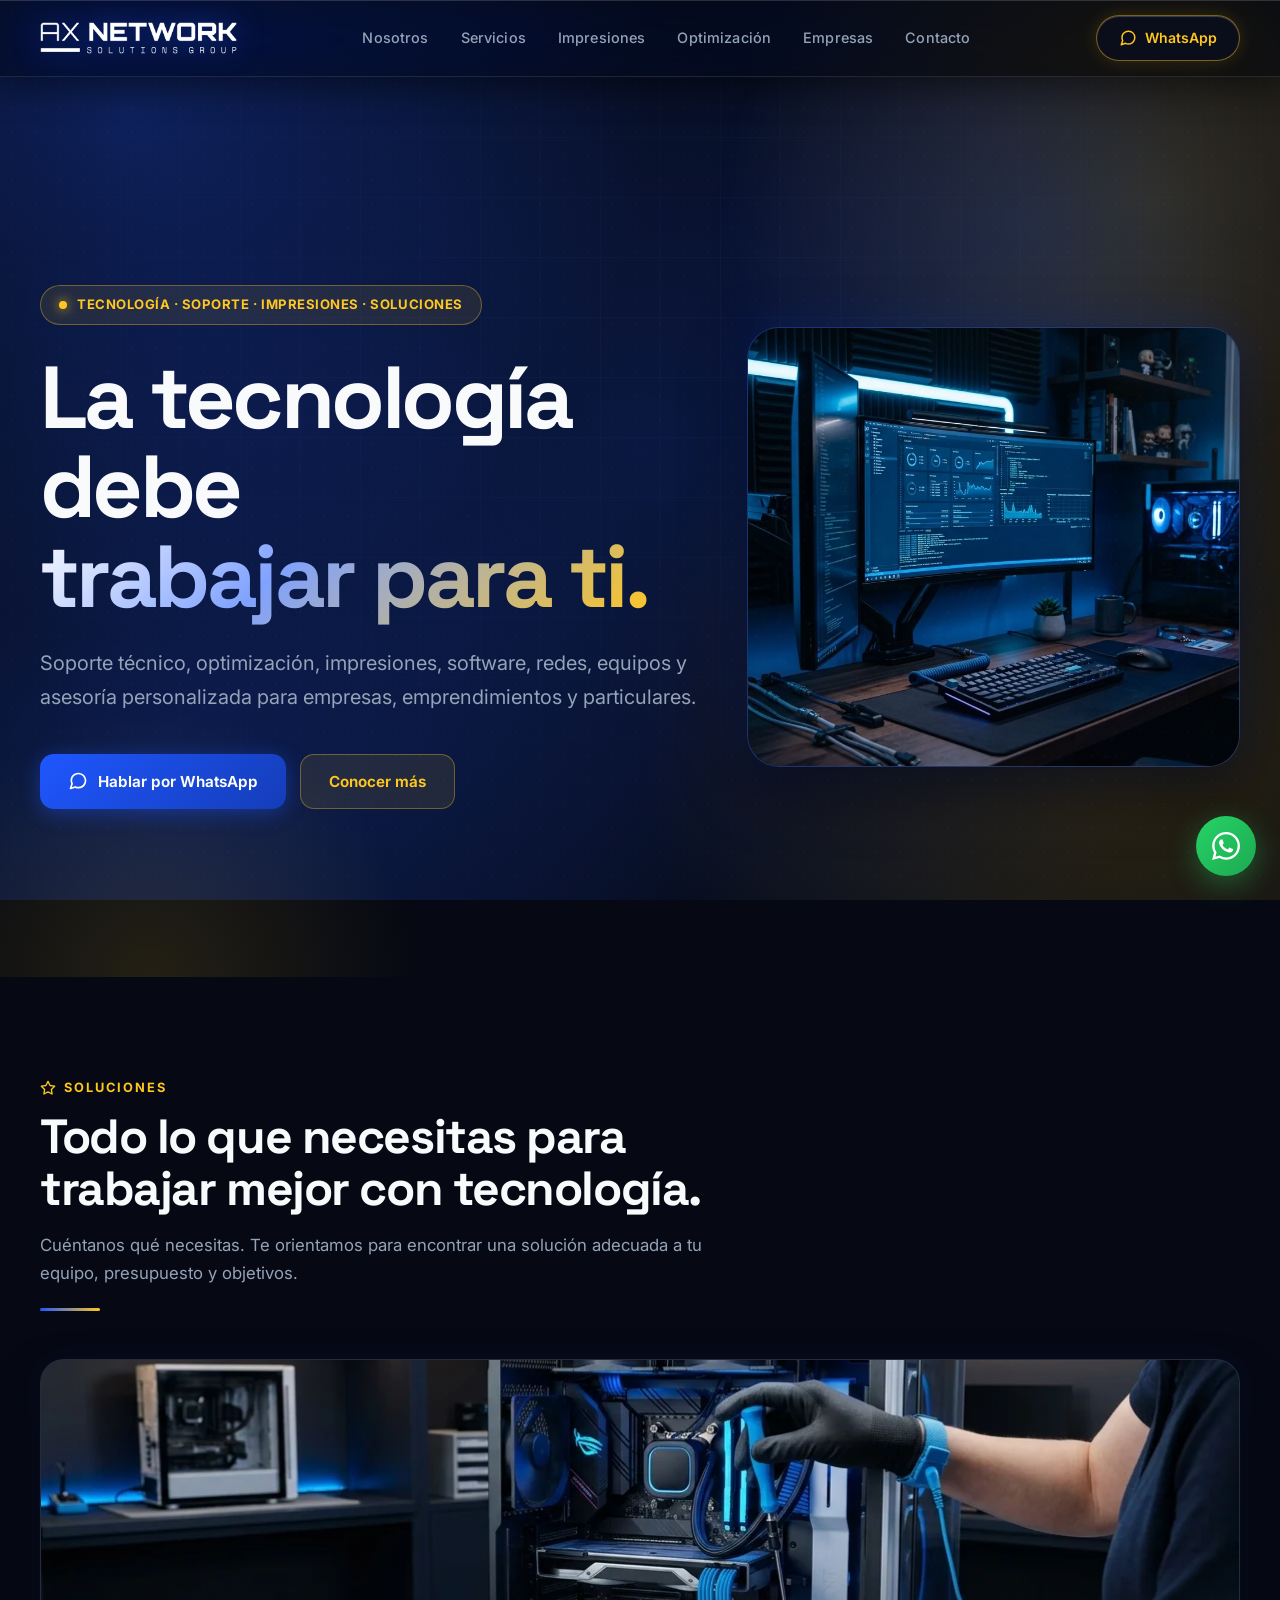
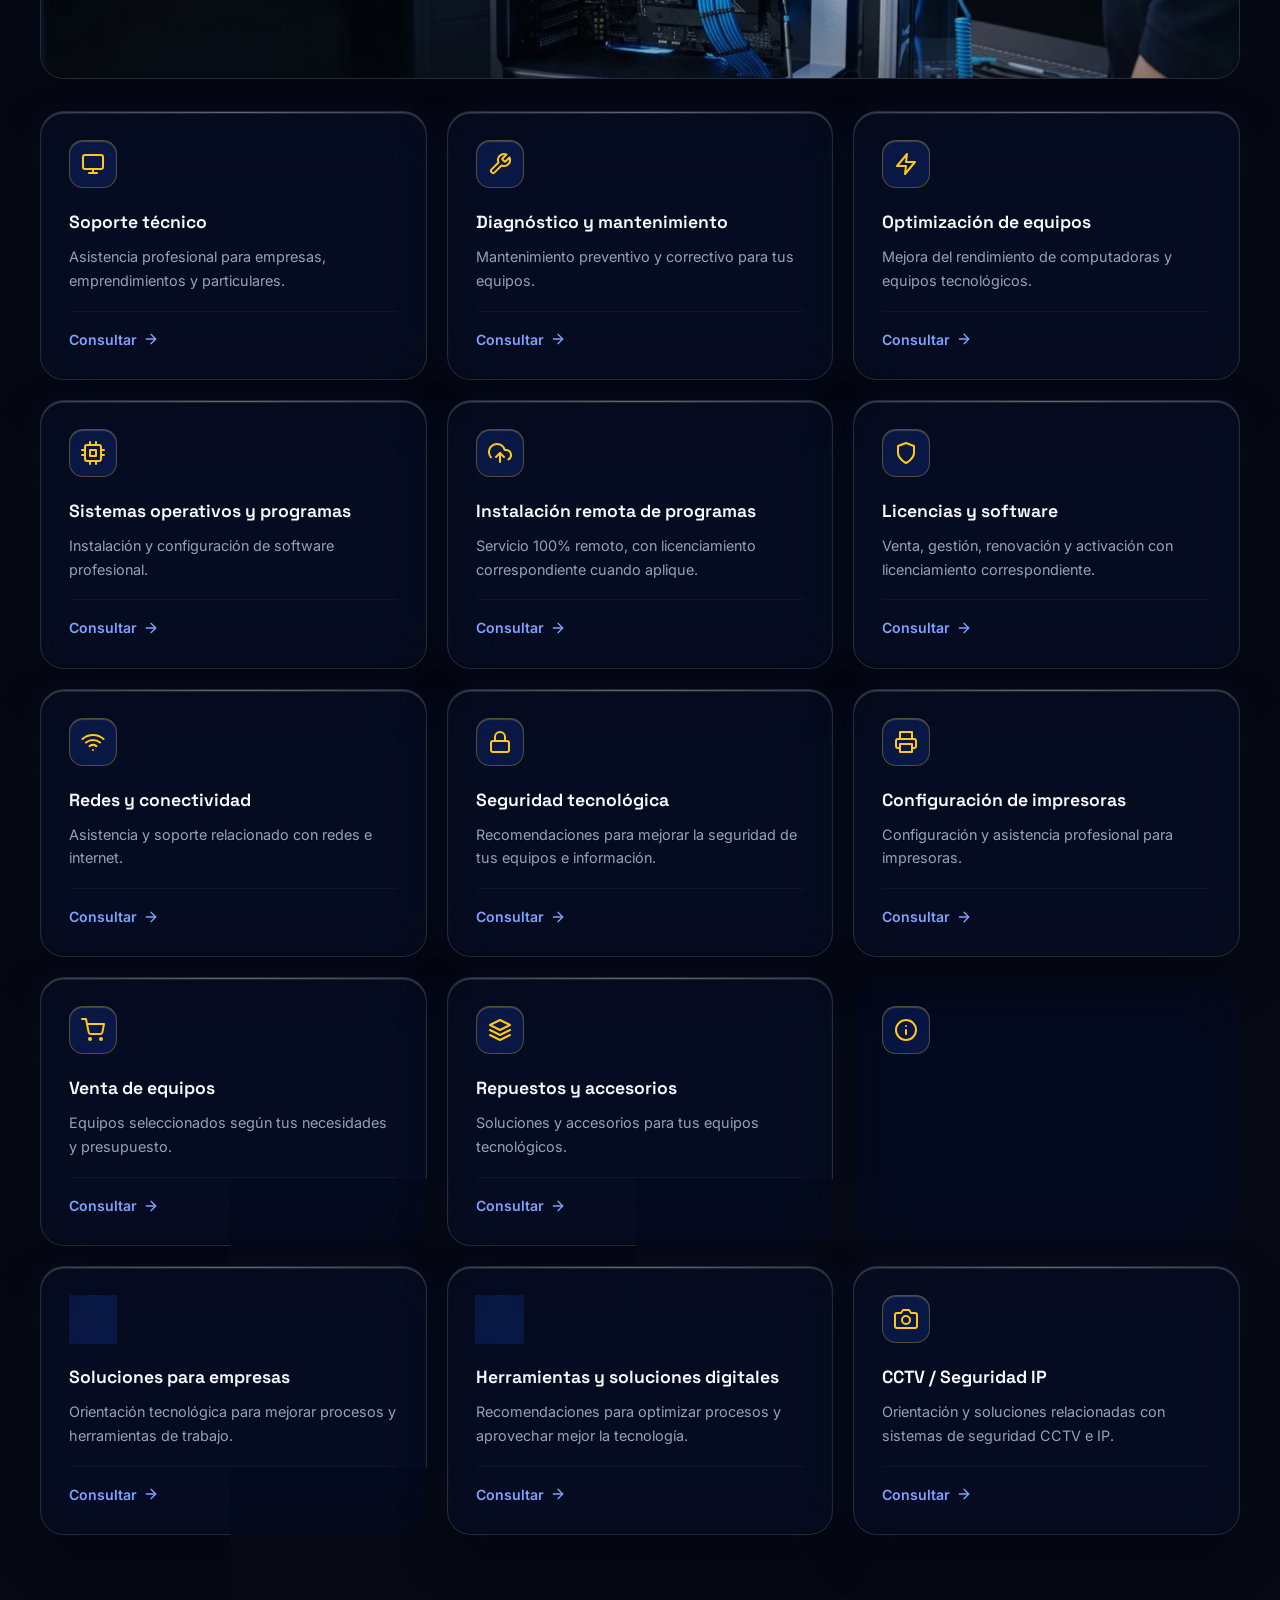
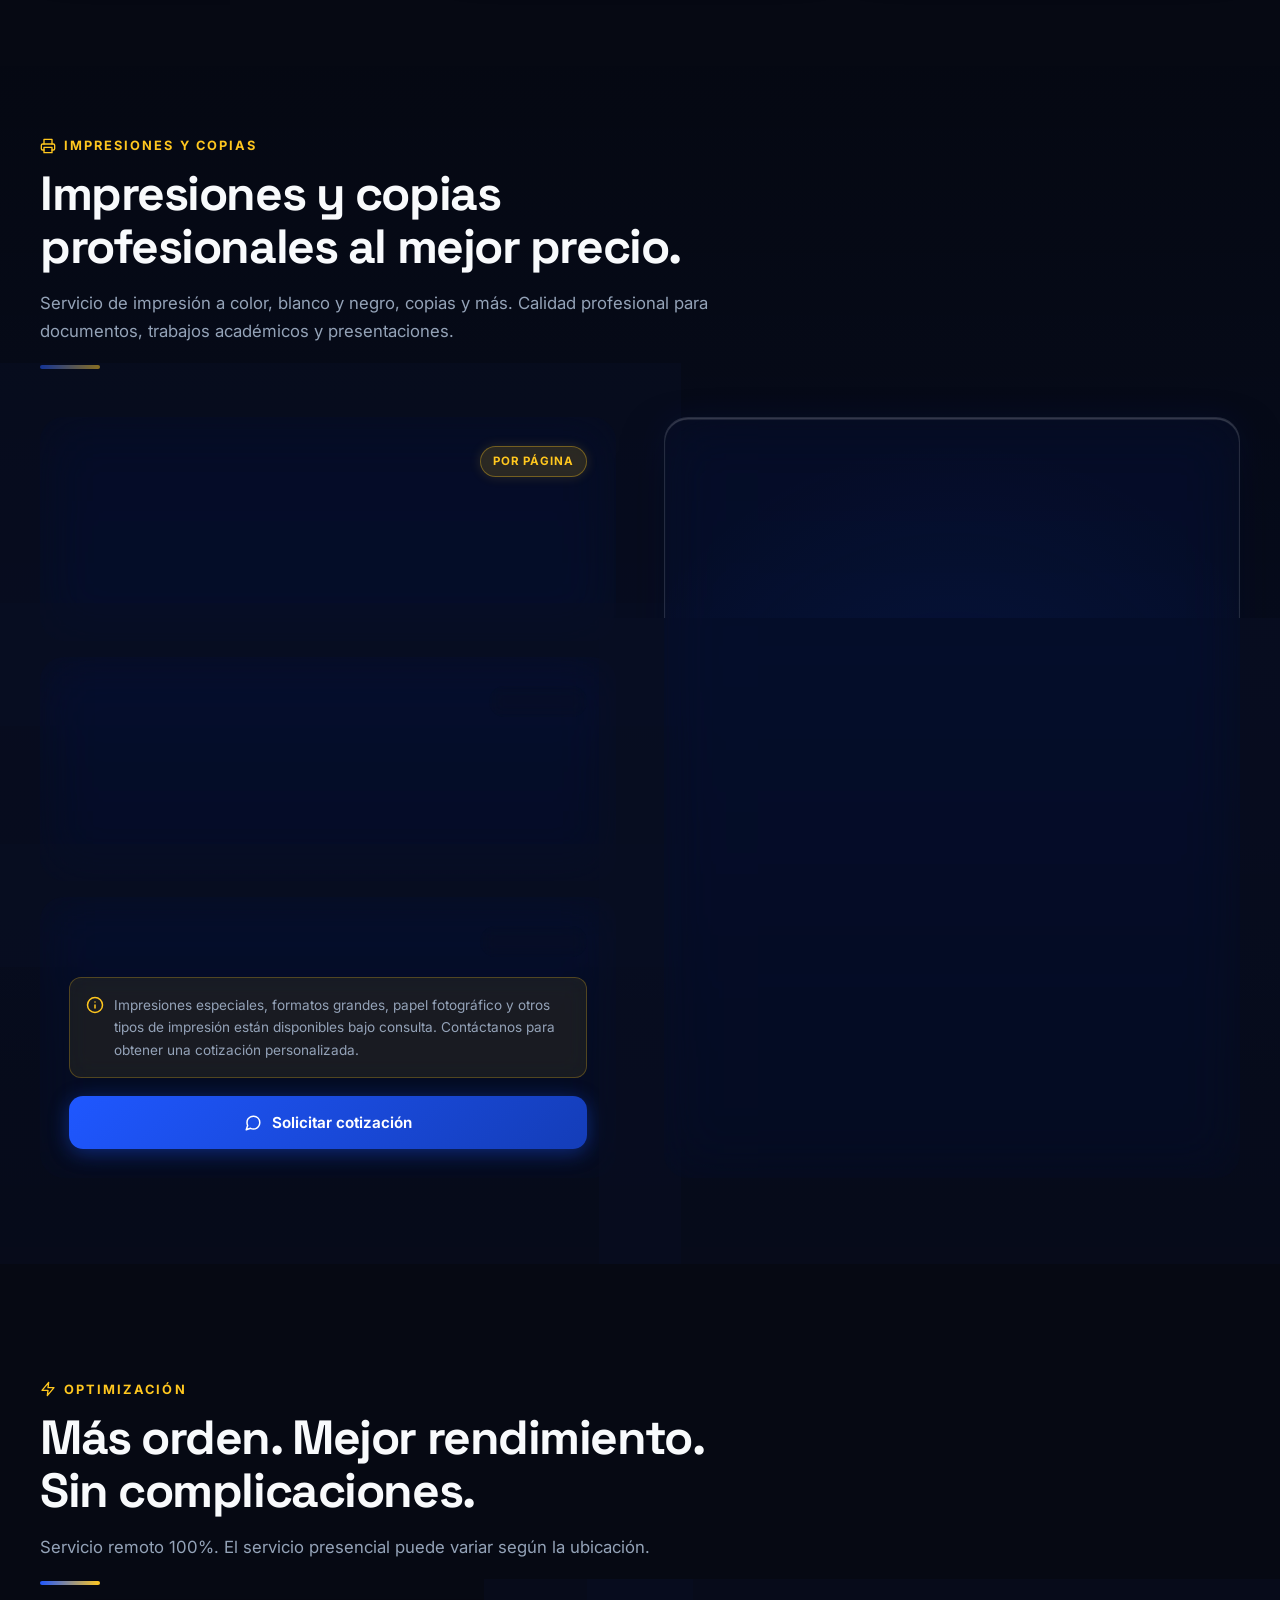
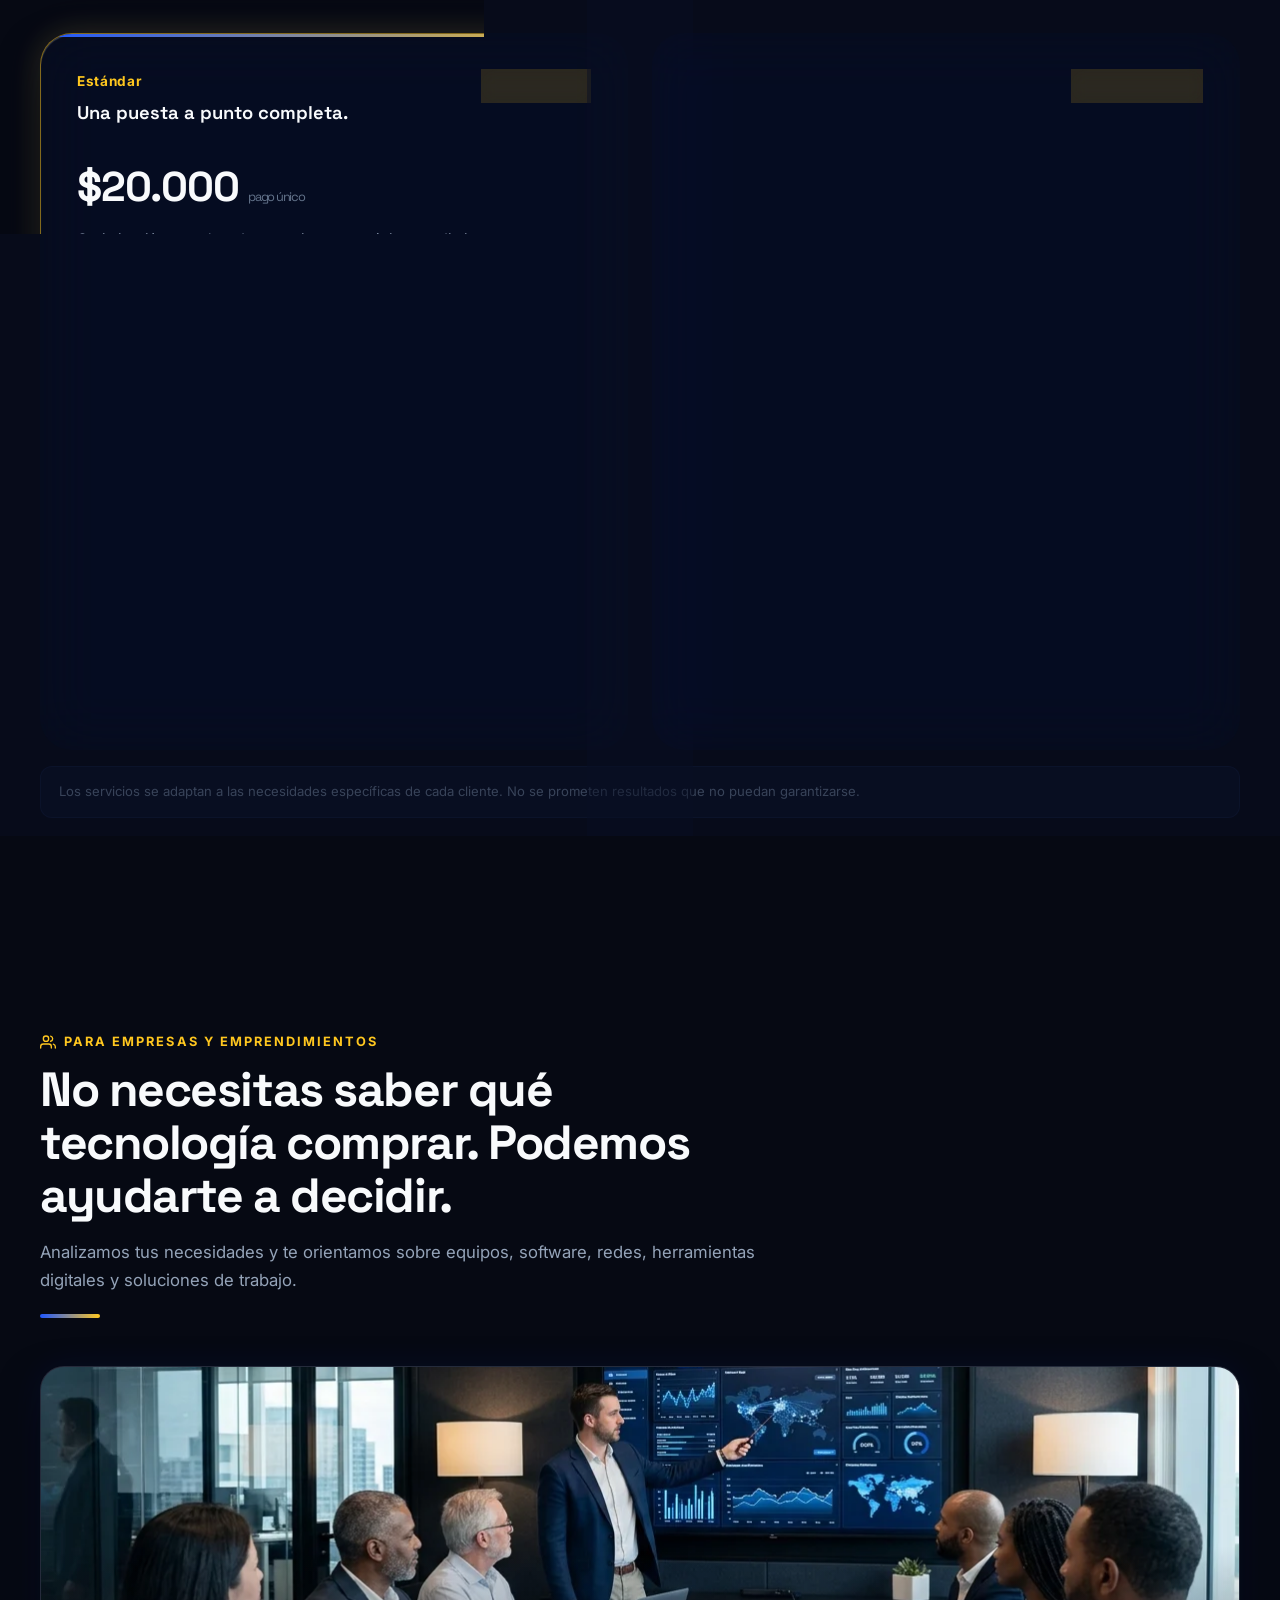
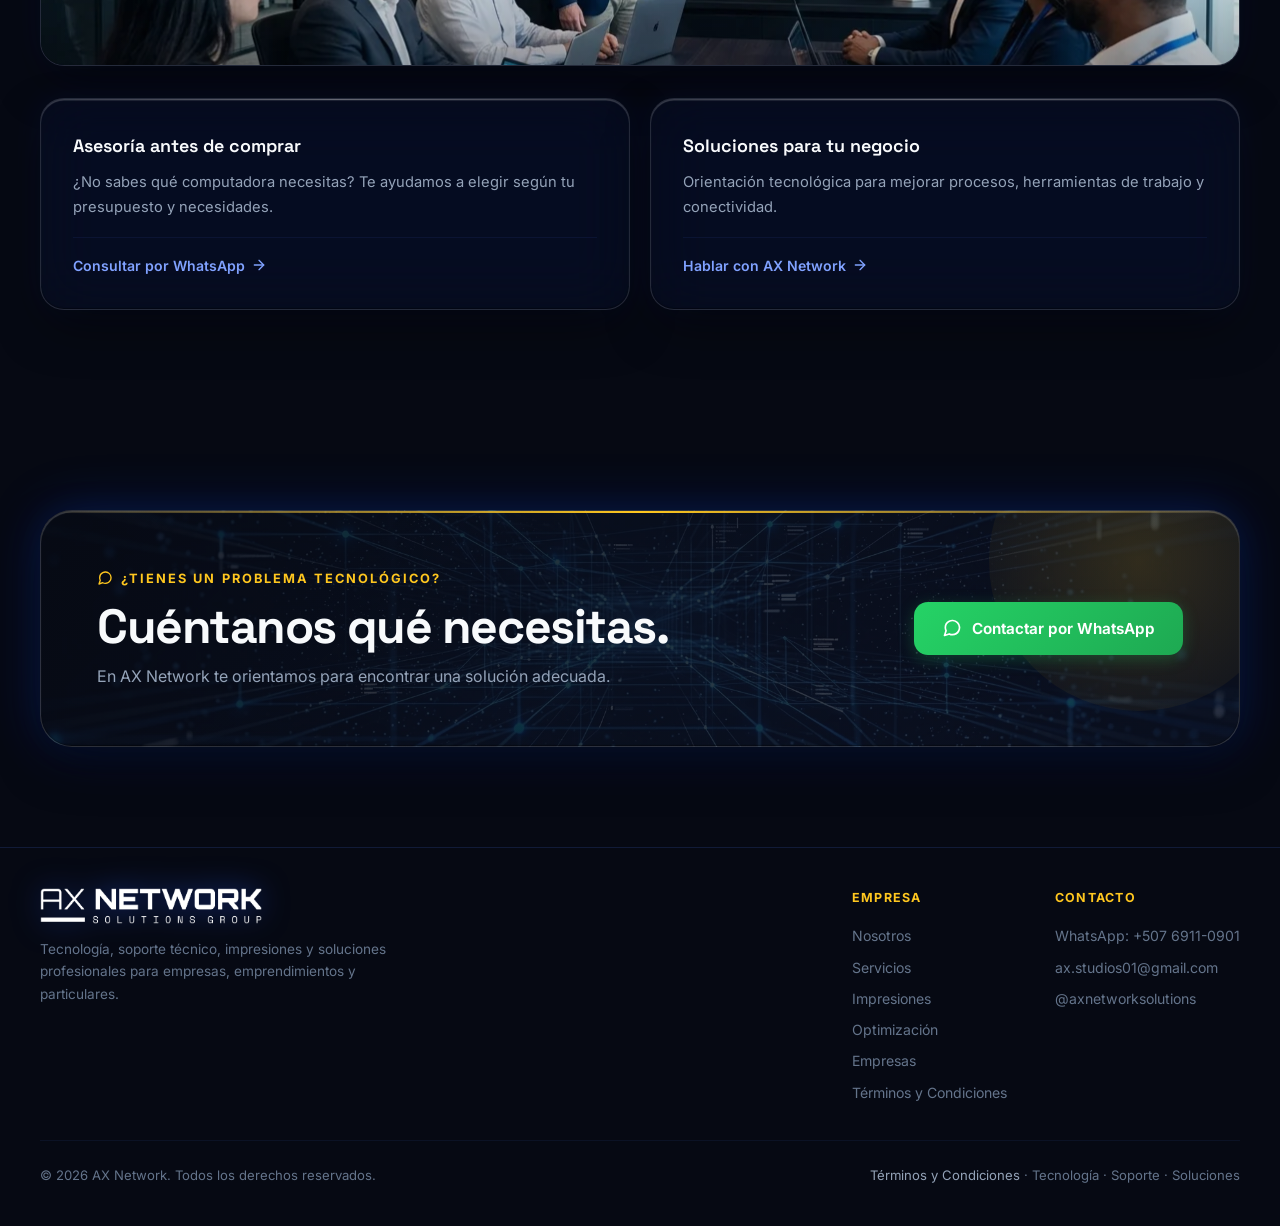
==== AX-Network-Web/index.html @ c5279976 "Add files via upload" ====
<!doctype html>
<html lang="es">

<head>
  <meta charset="utf-8">
  <meta name="viewport" content="width=device-width, initial-scale=1">
  <meta name="theme-color" content="#0a0e1a">
  <meta name="description"
    content="AX Network — Tecnología, soporte técnico, impresiones, optimización, redes, software y soluciones profesionales para empresas, emprendimientos y particulares en Panamá.">
  <meta name="keywords" content="soporte técnico, impresiones, copias, tecnología, redes, Panamá, AX Network">
  <title>AX Network | Tecnología · Soporte · Impresiones</title>
  <link rel="icon" type="image/webp" href="img/logo-fondo.webp">
  <link rel="preconnect" href="https://fonts.googleapis.com">
  <link rel="preconnect" href="https://fonts.gstatic.com" crossorigin>
  <link
    href="https://fonts.googleapis.com/css2?family=Inter:wght@400;500;600;700;800;900&family=Space+Grotesk:wght@500;600;700&display=swap"
    rel="stylesheet">
  <link rel="stylesheet" href="css/styles.css">
</head>

<body>

  <!-- ═══════ HEADER ═══════ -->
  <header>
    <div class="container nav">
      <a href="#inicio" aria-label="AX Network inicio">
        <img class="logo" src="img/logo-blanco.png" alt="AX Network">
      </a>
      <nav class="navlinks" id="navMenu" aria-label="Navegación principal">
        <a href="nosotros.html">Nosotros</a>
        <a href="#servicios">Servicios</a>
        <a href="#impresiones">Impresiones</a>
        <a href="#optimizacion">Optimización</a>
        <a href="#empresas">Empresas</a>
        <a href="#contacto">Contacto</a>
      </nav>
      <a class="nav-cta" target="_blank" rel="noopener"
        href="https://wa.me/50769110901?text=Hola%20AX%20Network.%20Quiero%20solicitar%20informaci%C3%B3n%20sobre%20sus%20servicios.">
        <svg width="18" height="18" viewBox="0 0 24 24" fill="none" stroke="currentColor" stroke-width="2"
          stroke-linecap="round" stroke-linejoin="round">
          <path
            d="M21 11.5a8.38 8.38 0 0 1-.9 3.8 8.5 8.5 0 0 1-7.6 4.7 8.38 8.38 0 0 1-3.8-.9L3 21l1.9-5.7a8.38 8.38 0 0 1-.9-3.8 8.5 8.5 0 0 1 4.7-7.6 8.38 8.38 0 0 1 3.8-.9h.5a8.48 8.48 0 0 1 8 8v.5z" />
        </svg>
        WhatsApp
      </a>
      <button class="menu-toggle" id="menuToggle" aria-label="Abrir menú">
        <svg viewBox="0 0 24 24" fill="none" stroke="currentColor" stroke-width="2" stroke-linecap="round">
          <line x1="3" y1="6" x2="21" y2="6" />
          <line x1="3" y1="12" x2="21" y2="12" />
          <line x1="3" y1="18" x2="21" y2="18" />
        </svg>
      </button>
    </div>
  </header>

  <main>
    <!-- ═══════ HERO ═══════ -->
    <section class="hero" id="inicio">
      <div class="hero-grid"></div>
      <div class="hero-glow"></div>
      <div class="hero-glow-2"></div>
      <div class="container">
        <div class="hero-layout">
          <div class="hero-content">
            <div class="hero-eyebrow">
              <span class="pulse-dot"></span>
              Tecnología · Soporte · Impresiones · Soluciones
            </div>
            <h1>La tecnología debe<br><span class="text-gradient">trabajar para ti.</span></h1>
            <p>Soporte técnico, optimización, impresiones, software, redes, equipos y asesoría personalizada para
              empresas, emprendimientos y particulares.</p>
            <div class="hero-actions">
              <a class="btn btn-primary" target="_blank" rel="noopener"
                href="https://wa.me/50769110901?text=Hola%20AX%20Network.%20Quiero%20contarles%20qu%C3%A9%20necesito%20y%20solicitar%20orientaci%C3%B3n.">
                <svg width="20" height="20" viewBox="0 0 24 24" fill="none" stroke="currentColor" stroke-width="2"
                  stroke-linecap="round" stroke-linejoin="round">
                  <path
                    d="M21 11.5a8.38 8.38 0 0 1-.9 3.8 8.5 8.5 0 0 1-7.6 4.7 8.38 8.38 0 0 1-3.8-.9L3 21l1.9-5.7a8.38 8.38 0 0 1-.9-3.8 8.5 8.5 0 0 1 4.7-7.6 8.38 8.38 0 0 1 3.8-.9h.5a8.48 8.48 0 0 1 8 8v.5z" />
                </svg>
                Hablar por WhatsApp
              </a>
              <a class="btn btn-secondary" href="nosotros.html">Conocer más</a>
            </div>
          </div>
          <div class="img-slot-container hero-img-wrap reveal" style="min-height:380px">
            <div class="img-slot-placeholder">
              <svg viewBox="0 0 24 24" fill="none" stroke="currentColor" stroke-width="2" stroke-linecap="round"
                stroke-linejoin="round">
                <rect x="3" y="3" width="18" height="18" rx="2" ry="2" />
                <circle cx="8.5" cy="8.5" r="1.5" />
                <polyline points="21 15 16 10 5 21" />
              </svg>
              <span class="slot-tag">img/hero-bg.webp</span>
              <p>Espacio reservado (1920 x 1080 px).</p>
            </div>
            <img src="img/hero-bg.webp" alt="AX Network Tecnología" onerror="this.style.display='none'"
              onload="this.style.display='block';this.parentElement.classList.add('has-image')">
          </div>
        </div>
      </div>
    </section>

    <!-- ═══════ SERVICIOS ═══════ -->
    <section class="section" id="servicios">
      <div class="container">
        <div class="section-header reveal">
          <div class="kicker">
            <svg viewBox="0 0 24 24" fill="none" stroke="currentColor" stroke-width="2" stroke-linecap="round"
              stroke-linejoin="round">
              <polygon
                points="12 2 15.09 8.26 22 9.27 17 14.14 18.18 21.02 12 17.77 5.82 21.02 7 14.14 2 9.27 8.91 8.26 12 2" />
            </svg>
            Soluciones
          </div>
          <h2>Todo lo que necesitas para trabajar mejor con tecnología.</h2>
          <p>Cuéntanos qué necesitas. Te orientamos para encontrar una solución adecuada a tu equipo, presupuesto y
            objetivos.</p>
          <div class="section-divider"></div>
        </div>

        <!-- ── Services Image Slot ── -->
        <div class="img-slot-container servicios-img-wrap reveal" style="min-height:280px;margin-bottom:32px">
          <div class="img-slot-placeholder">
            <svg viewBox="0 0 24 24" fill="none" stroke="currentColor" stroke-width="2" stroke-linecap="round"
              stroke-linejoin="round">
              <rect x="3" y="3" width="18" height="18" rx="2" ry="2" />
              <circle cx="8.5" cy="8.5" r="1.5" />
              <polyline points="21 15 16 10 5 21" />
            </svg>
            <span class="slot-tag">img/servicios-img.webp</span>
            <p>Espacio reservado (800 x 600 px).</p>
          </div>
          <img src="img/servicios-img.webp" alt="Servicios de Soporte AX Network" onerror="this.style.display='none'"
            onload="this.style.display='block';this.parentElement.classList.add('has-image')">
        </div>

        <div class="services-grid">

          <!-- Soporte técnico -->
          <article class="service-card reveal">
            <div class="service-icon">
              <svg viewBox="0 0 24 24" fill="none" stroke="currentColor" stroke-width="2" stroke-linecap="round"
                stroke-linejoin="round">
                <rect x="2" y="3" width="20" height="14" rx="2" ry="2" />
                <line x1="8" y1="21" x2="16" y2="21" />
                <line x1="12" y1="17" x2="12" y2="21" />
              </svg>
            </div>
            <h3>Soporte técnico</h3>
            <p>Asistencia profesional para empresas, emprendimientos y particulares.</p>
            <a class="service-link" target="_blank" rel="noopener"
              href="https://wa.me/50769110901?text=Hola%20AX%20Network.%20Cu%C3%A9ntanos%20qu%C3%A9%20problema%20tienes%20con%20tu%20equipo%20y%20te%20orientamos.">
              Consultar
              <svg viewBox="0 0 24 24" fill="none" stroke="currentColor" stroke-width="2" stroke-linecap="round"
                stroke-linejoin="round">
                <line x1="5" y1="12" x2="19" y2="12" />
                <polyline points="12 5 19 12 12 19" />
              </svg>
            </a>
          </article>

          <!-- Diagnóstico y mantenimiento -->
          <article class="service-card reveal">
            <div class="service-icon">
              <svg viewBox="0 0 24 24" fill="none" stroke="currentColor" stroke-width="2" stroke-linecap="round"
                stroke-linejoin="round">
                <path
                  d="M14.7 6.3a1 1 0 0 0 0 1.4l1.6 1.6a1 1 0 0 0 1.4 0l3.77-3.77a6 6 0 0 1-7.94 7.94l-6.91 6.91a2.12 2.12 0 0 1-3-3l6.91-6.91a6 6 0 0 1 7.94-7.94l-3.76 3.76z" />
              </svg>
            </div>
            <h3>Diagnóstico y mantenimiento</h3>
            <p>Mantenimiento preventivo y correctivo para tus equipos.</p>
            <a class="service-link" target="_blank" rel="noopener"
              href="https://wa.me/50769110901?text=Hola%20AX%20Network.%20Quiero%20solicitar%20diagn%C3%B3stico%20o%20mantenimiento%20para%20mi%20equipo.">
              Consultar
              <svg viewBox="0 0 24 24" fill="none" stroke="currentColor" stroke-width="2" stroke-linecap="round"
                stroke-linejoin="round">
                <line x1="5" y1="12" x2="19" y2="12" />
                <polyline points="12 5 19 12 12 19" />
              </svg>
            </a>
          </article>

          <!-- Optimización de equipos -->
          <article class="service-card reveal">
            <div class="service-icon">
              <svg viewBox="0 0 24 24" fill="none" stroke="currentColor" stroke-width="2" stroke-linecap="round"
                stroke-linejoin="round">
                <polygon points="13 2 3 14 12 14 11 22 21 10 12 10 13 2" />
              </svg>
            </div>
            <h3>Optimización de equipos</h3>
            <p>Mejora del rendimiento de computadoras y equipos tecnológicos.</p>
            <a class="service-link" target="_blank" rel="noopener"
              href="https://wa.me/50769110901?text=Hola%20AX%20Network.%20Quiero%20consultar%20por%20la%20optimizaci%C3%B3n%20de%20mi%20equipo.">
              Consultar
              <svg viewBox="0 0 24 24" fill="none" stroke="currentColor" stroke-width="2" stroke-linecap="round"
                stroke-linejoin="round">
                <line x1="5" y1="12" x2="19" y2="12" />
                <polyline points="12 5 19 12 12 19" />
              </svg>
            </a>
          </article>

          <!-- Sistemas operativos y programas -->
          <article class="service-card reveal">
            <div class="service-icon">
              <svg viewBox="0 0 24 24" fill="none" stroke="currentColor" stroke-width="2" stroke-linecap="round"
                stroke-linejoin="round">
                <rect x="4" y="4" width="16" height="16" rx="2" ry="2" />
                <rect x="9" y="9" width="6" height="6" />
                <line x1="9" y1="1" x2="9" y2="4" />
                <line x1="15" y1="1" x2="15" y2="4" />
                <line x1="9" y1="20" x2="9" y2="23" />
                <line x1="15" y1="20" x2="15" y2="23" />
                <line x1="20" y1="9" x2="23" y2="9" />
                <line x1="20" y1="14" x2="23" y2="14" />
                <line x1="1" y1="9" x2="4" y2="9" />
                <line x1="1" y1="14" x2="4" y2="14" />
              </svg>
            </div>
            <h3>Sistemas operativos y programas</h3>
            <p>Instalación y configuración de software profesional.</p>
            <a class="service-link" target="_blank" rel="noopener"
              href="https://wa.me/50769110901?text=Hola%20AX%20Network.%20Quiero%20consultar%20por%20instalaci%C3%B3n%20o%20configuraci%C3%B3n%20de%20software.">
              Consultar
              <svg viewBox="0 0 24 24" fill="none" stroke="currentColor" stroke-width="2" stroke-linecap="round"
                stroke-linejoin="round">
                <line x1="5" y1="12" x2="19" y2="12" />
                <polyline points="12 5 19 12 12 19" />
              </svg>
            </a>
          </article>

          <!-- Instalación remota -->
          <article class="service-card reveal">
            <div class="service-icon">
              <svg viewBox="0 0 24 24" fill="none" stroke="currentColor" stroke-width="2" stroke-linecap="round"
                stroke-linejoin="round">
                <polyline points="16 16 12 12 8 16" />
                <line x1="12" y1="12" x2="12" y2="21" />
                <path d="M20.39 18.39A5 5 0 0 0 18 9h-1.26A8 8 0 1 0 3 16.3" />
              </svg>
            </div>
            <h3>Instalación remota de programas</h3>
            <p>Servicio 100% remoto, con licenciamiento correspondiente cuando aplique.</p>
            <a class="service-link" target="_blank" rel="noopener"
              href="https://wa.me/50769110901?text=Hola%20AX%20Network.%20Quiero%20consultar%20por%20instalaci%C3%B3n%20de%20un%20programa.">
              Consultar
              <svg viewBox="0 0 24 24" fill="none" stroke="currentColor" stroke-width="2" stroke-linecap="round"
                stroke-linejoin="round">
                <line x1="5" y1="12" x2="19" y2="12" />
                <polyline points="12 5 19 12 12 19" />
              </svg>
            </a>
          </article>

          <!-- Licencias y software -->
          <article class="service-card reveal">
            <div class="service-icon">
              <svg viewBox="0 0 24 24" fill="none" stroke="currentColor" stroke-width="2" stroke-linecap="round"
                stroke-linejoin="round">
                <path d="M12 22s8-4 8-10V5l-8-3-8 3v7c0 6 8 10 8 10z" />
              </svg>
            </div>
            <h3>Licencias y software</h3>
            <p>Venta, gestión, renovación y activación con licenciamiento correspondiente.</p>
            <a class="service-link" target="_blank" rel="noopener"
              href="https://wa.me/50769110901?text=Hola%20AX%20Network.%20Quiero%20consultar%20por%20licencias%20o%20software.">
              Consultar
              <svg viewBox="0 0 24 24" fill="none" stroke="currentColor" stroke-width="2" stroke-linecap="round"
                stroke-linejoin="round">
                <line x1="5" y1="12" x2="19" y2="12" />
                <polyline points="12 5 19 12 12 19" />
              </svg>
            </a>
          </article>

          <!-- Redes y conectividad -->
          <article class="service-card reveal">
            <div class="service-icon">
              <svg viewBox="0 0 24 24" fill="none" stroke="currentColor" stroke-width="2" stroke-linecap="round"
                stroke-linejoin="round">
                <path d="M5 12.55a11 11 0 0 1 14.08 0" />
                <path d="M1.42 9a16 16 0 0 1 21.16 0" />
                <path d="M8.53 16.11a6 6 0 0 1 6.95 0" />
                <line x1="12" y1="20" x2="12.01" y2="20" />
              </svg>
            </div>
            <h3>Redes y conectividad</h3>
            <p>Asistencia y soporte relacionado con redes e internet.</p>
            <a class="service-link" target="_blank" rel="noopener"
              href="https://wa.me/50769110901?text=Hola%20AX%20Network.%20Quiero%20solicitar%20ayuda%20con%20mi%20red%20o%20conectividad.">
              Consultar
              <svg viewBox="0 0 24 24" fill="none" stroke="currentColor" stroke-width="2" stroke-linecap="round"
                stroke-linejoin="round">
                <line x1="5" y1="12" x2="19" y2="12" />
                <polyline points="12 5 19 12 12 19" />
              </svg>
            </a>
          </article>

          <!-- Seguridad tecnológica -->
          <article class="service-card reveal">
            <div class="service-icon">
              <svg viewBox="0 0 24 24" fill="none" stroke="currentColor" stroke-width="2" stroke-linecap="round"
                stroke-linejoin="round">
                <rect x="3" y="11" width="18" height="11" rx="2" ry="2" />
                <path d="M7 11V7a5 5 0 0 1 10 0v4" />
              </svg>
            </div>
            <h3>Seguridad tecnológica</h3>
            <p>Recomendaciones para mejorar la seguridad de tus equipos e información.</p>
            <a class="service-link" target="_blank" rel="noopener"
              href="https://wa.me/50769110901?text=Hola%20AX%20Network.%20Quiero%20consultar%20por%20seguridad%20tecnol%C3%B3gica.">
              Consultar
              <svg viewBox="0 0 24 24" fill="none" stroke="currentColor" stroke-width="2" stroke-linecap="round"
                stroke-linejoin="round">
                <line x1="5" y1="12" x2="19" y2="12" />
                <polyline points="12 5 19 12 12 19" />
              </svg>
            </a>
          </article>

          <!-- Configuración de impresoras -->
          <article class="service-card reveal">
            <div class="service-icon">
              <svg viewBox="0 0 24 24" fill="none" stroke="currentColor" stroke-width="2" stroke-linecap="round"
                stroke-linejoin="round">
                <polyline points="6 9 6 2 18 2 18 9" />
                <path d="M6 18H4a2 2 0 0 1-2-2v-5a2 2 0 0 1 2-2h16a2 2 0 0 1 2 2v5a2 2 0 0 1-2 2h-2" />
                <rect x="6" y="14" width="12" height="8" />
              </svg>
            </div>
            <h3>Configuración de impresoras</h3>
            <p>Configuración y asistencia profesional para impresoras.</p>
            <a class="service-link" target="_blank" rel="noopener"
              href="https://wa.me/50769110901?text=Hola%20AX%20Network.%20Necesito%20ayuda%20para%20configurar%20mi%20impresora.">
              Consultar
              <svg viewBox="0 0 24 24" fill="none" stroke="currentColor" stroke-width="2" stroke-linecap="round"
                stroke-linejoin="round">
                <line x1="5" y1="12" x2="19" y2="12" />
                <polyline points="12 5 19 12 12 19" />
              </svg>
            </a>
          </article>

          <!-- Venta de equipos -->
          <article class="service-card reveal">
            <div class="service-icon">
              <svg viewBox="0 0 24 24" fill="none" stroke="currentColor" stroke-width="2" stroke-linecap="round"
                stroke-linejoin="round">
                <circle cx="9" cy="21" r="1" />
                <circle cx="20" cy="21" r="1" />
                <path d="M1 1h4l2.68 13.39a2 2 0 0 0 2 1.61h9.72a2 2 0 0 0 2-1.61L23 6H6" />
              </svg>
            </div>
            <h3>Venta de equipos</h3>
            <p>Equipos seleccionados según tus necesidades y presupuesto.</p>
            <a class="service-link" target="_blank" rel="noopener"
              href="https://wa.me/50769110901?text=Hola%20AX%20Network.%20Quiero%20asesor%C3%ADa%20para%20comprar%20un%20equipo.">
              Consultar
              <svg viewBox="0 0 24 24" fill="none" stroke="currentColor" stroke-width="2" stroke-linecap="round"
                stroke-linejoin="round">
                <line x1="5" y1="12" x2="19" y2="12" />
                <polyline points="12 5 19 12 12 19" />
              </svg>
            </a>
          </article>

          <!-- Repuestos y accesorios -->
          <article class="service-card reveal">
            <div class="service-icon">
              <svg viewBox="0 0 24 24" fill="none" stroke="currentColor" stroke-width="2" stroke-linecap="round"
                stroke-linejoin="round">
                <path d="M12 2L2 7l10 5 10-5-10-5z" />
                <path d="M2 17l10 5 10-5" />
                <path d="M2 12l10 5 10-5" />
              </svg>
            </div>
            <h3>Repuestos y accesorios</h3>
            <p>Soluciones y accesorios para tus equipos tecnológicos.</p>
            <a class="service-link" target="_blank" rel="noopener"
              href="https://wa.me/50769110901?text=Hola%20AX%20Network.%20Quiero%20consultar%20por%20repuestos%20o%20accesorios.">
              Consultar
              <svg viewBox="0 0 24 24" fill="none" stroke="currentColor" stroke-width="2" stroke-linecap="round"
                stroke-linejoin="round">
                <line x1="5" y1="12" x2="19" y2="12" />
                <polyline points="12 5 19 12 12 19" />
              </svg>
            </a>
          </article>

          <!-- Asesoría tecnológica -->
          <article class="service-card reveal">
            <div class="service-icon">
              <svg viewBox="0 0 24 24" fill="none" stroke="currentColor" stroke-width="2" stroke-linecap="round"
                stroke-linejoin="round">
                <circle cx="12" cy="12" r="10" />
                <line x1="12" y1="16" x2="12" y2="12" />
                <line x1="12" y1="8" x2="12.01" y2="8" />
              </svg>
            </div>
            <h3>Asesoría tecnológica</h3>
            <p>Te ayudamos a elegir equipos, programas y soluciones según tus necesidades.</p>
            <a class="service-link" target="_blank" rel="noopener"
              href="https://wa.me/50769110901?text=Hola%20AX%20Network.%20Quiero%20solicitar%20asesor%C3%ADa%20tecnol%C3%B3gica.">
              Consultar
              <svg viewBox="0 0 24 24" fill="none" stroke="currentColor" stroke-width="2" stroke-linecap="round"
                stroke-linejoin="round">
                <line x1="5" y1="12" x2="19" y2="12" />
                <polyline points="12 5 19 12 12 19" />
              </svg>
            </a>
          </article>

          <!-- Soluciones para empresas -->
          <article class="service-card reveal">
            <div class="service-icon">
              <svg viewBox="0 0 24 24" fill="none" stroke="currentColor" stroke-width="2" stroke-linecap="round"
                stroke-linejoin="round">
                <path d="M17 21v-2a4 4 0 0 0-4-4H5a4 4 0 0 0-4 4v2" />
                <circle cx="9" cy="7" r="4" />
                <path d="M23 21v-2a4 4 0 0 0-3-3.87" />
                <path d="M16 3.13a4 4 0 0 1 0 7.75" />
              </svg>
            </div>
            <h3>Soluciones para empresas</h3>
            <p>Orientación tecnológica para mejorar procesos y herramientas de trabajo.</p>
            <a class="service-link" target="_blank" rel="noopener"
              href="https://wa.me/50769110901?text=Hola%20AX%20Network.%20Quiero%20conversar%20sobre%20una%20soluci%C3%B3n%20tecnol%C3%B3gica%20para%20mi%20empresa.">
              Consultar
              <svg viewBox="0 0 24 24" fill="none" stroke="currentColor" stroke-width="2" stroke-linecap="round"
                stroke-linejoin="round">
                <line x1="5" y1="12" x2="19" y2="12" />
                <polyline points="12 5 19 12 12 19" />
              </svg>
            </a>
          </article>

          <!-- Herramientas digitales -->
          <article class="service-card reveal">
            <div class="service-icon">
              <svg viewBox="0 0 24 24" fill="none" stroke="currentColor" stroke-width="2" stroke-linecap="round"
                stroke-linejoin="round">
                <polyline points="16 18 22 12 16 6" />
                <polyline points="8 6 2 12 8 18" />
              </svg>
            </div>
            <h3>Herramientas y soluciones digitales</h3>
            <p>Recomendaciones para optimizar procesos y aprovechar mejor la tecnología.</p>
            <a class="service-link" target="_blank" rel="noopener"
              href="https://wa.me/50769110901?text=Hola%20AX%20Network.%20Quiero%20consultar%20por%20herramientas%20o%20soluciones%20digitales.">
              Consultar
              <svg viewBox="0 0 24 24" fill="none" stroke="currentColor" stroke-width="2" stroke-linecap="round"
                stroke-linejoin="round">
                <line x1="5" y1="12" x2="19" y2="12" />
                <polyline points="12 5 19 12 12 19" />
              </svg>
            </a>
          </article>

          <!-- CCTV / Seguridad IP -->
          <article class="service-card reveal">
            <div class="service-icon">
              <svg viewBox="0 0 24 24" fill="none" stroke="currentColor" stroke-width="2" stroke-linecap="round"
                stroke-linejoin="round">
                <path d="M23 19a2 2 0 0 1-2 2H3a2 2 0 0 1-2-2V8a2 2 0 0 1 2-2h4l2-3h6l2 3h4a2 2 0 0 1 2 2z" />
                <circle cx="12" cy="13" r="4" />
              </svg>
            </div>
            <h3>CCTV / Seguridad IP</h3>
            <p>Orientación y soluciones relacionadas con sistemas de seguridad CCTV e IP.</p>
            <a class="service-link" target="_blank" rel="noopener"
              href="https://wa.me/50769110901?text=Hola%20AX%20Network.%20Quiero%20consultar%20por%20una%20soluci%C3%B3n%20de%20CCTV%20/%20seguridad%20IP.">
              Consultar
              <svg viewBox="0 0 24 24" fill="none" stroke="currentColor" stroke-width="2" stroke-linecap="round"
                stroke-linejoin="round">
                <line x1="5" y1="12" x2="19" y2="12" />
                <polyline points="12 5 19 12 12 19" />
              </svg>
            </a>
          </article>

        </div>
      </div>
    </section>

    <!-- ═══════ IMPRESIONES Y COPIAS — NUEVO SERVICIO ═══════ -->
    <section class="section print-section" id="impresiones">
      <div class="container">
        <div class="section-header reveal">
          <div class="kicker">
            <svg viewBox="0 0 24 24" fill="none" stroke="currentColor" stroke-width="2" stroke-linecap="round"
              stroke-linejoin="round">
              <polyline points="6 9 6 2 18 2 18 9" />
              <path d="M6 18H4a2 2 0 0 1-2-2v-5a2 2 0 0 1 2-2h16a2 2 0 0 1 2 2v5a2 2 0 0 1-2 2h-2" />
              <rect x="6" y="14" width="12" height="8" />
            </svg>
            Impresiones y Copias
          </div>
          <h2>Impresiones y copias profesionales al mejor precio.</h2>
          <p>Servicio de impresión a color, blanco y negro, copias y más. Calidad profesional para documentos, trabajos
            académicos y presentaciones.</p>
          <div class="section-divider"></div>
        </div>

        <div class="print-layout">
          <!-- Columna de precios -->
          <div class="print-pricing-grid reveal">

            <!-- Impresiones -->
            <div class="print-card">
              <div class="print-card-header">
                <div class="print-card-title">
                  <svg viewBox="0 0 24 24" fill="none" stroke="currentColor" stroke-width="2" stroke-linecap="round"
                    stroke-linejoin="round">
                    <polyline points="6 9 6 2 18 2 18 9" />
                    <path d="M6 18H4a2 2 0 0 1-2-2v-5a2 2 0 0 1 2-2h16a2 2 0 0 1 2 2v5a2 2 0 0 1-2 2h-2" />
                    <rect x="6" y="14" width="12" height="8" />
                  </svg>
                  <h3>Impresiones</h3>
                </div>
                <span class="print-badge print-badge--color">Por página</span>
              </div>
              <div class="price-row">
                <span class="price-label">
                  <svg viewBox="0 0 24 24" fill="none" stroke="currentColor" stroke-width="2" stroke-linecap="round"
                    stroke-linejoin="round">
                    <circle cx="13.5" cy="6.5" r="0.5" />
                    <circle cx="17.5" cy="10.5" r="0.5" />
                    <circle cx="8.5" cy="7.5" r="0.5" />
                    <circle cx="6.5" cy="12.5" r="0.5" />
                    <path
                      d="M12 2C6.5 2 2 6.5 2 12s4.5 10 10 10c.926 0 1.648-.746 1.648-1.688 0-.437-.18-.835-.437-1.125-.29-.289-.438-.652-.438-1.125a1.64 1.64 0 0 1 1.668-1.668h1.996c3.051 0 5.555-2.503 5.555-5.554C21.965 6.012 17.461 2 12 2z" />
                  </svg>
                  Impresión a color
                </span>
                <span class="price-value">$0.75 — $1.00<small>/pág</small></span>
              </div>
              <div class="price-row">
                <span class="price-label">
                  <svg viewBox="0 0 24 24" fill="none" stroke="currentColor" stroke-width="2" stroke-linecap="round"
                    stroke-linejoin="round">
                    <circle cx="12" cy="12" r="10" />
                    <circle cx="12" cy="12" r="4" />
                    <line x1="21.17" y1="8" x2="12" y2="8" />
                    <line x1="3.95" y1="6.06" x2="8.54" y2="14" />
                    <line x1="10.88" y1="21.94" x2="15.46" y2="14" />
                  </svg>
                  Impresión blanco y negro
                </span>
                <span class="price-value">$0.50<small>/pág</small></span>
              </div>
            </div>

            <!-- Copias -->
            <div class="print-card">
              <div class="print-card-header">
                <div class="print-card-title">
                  <svg viewBox="0 0 24 24" fill="none" stroke="currentColor" stroke-width="2" stroke-linecap="round"
                    stroke-linejoin="round">
                    <rect x="9" y="9" width="13" height="13" rx="2" ry="2" />
                    <path d="M5 15H4a2 2 0 0 1-2-2V4a2 2 0 0 1 2-2h9a2 2 0 0 1 2 2v1" />
                  </svg>
                  <h3>Copias</h3>
                </div>
                <span class="print-badge print-badge--bw">Por copia</span>
              </div>
              <div class="price-row">
                <span class="price-label">
                  <svg viewBox="0 0 24 24" fill="none" stroke="currentColor" stroke-width="2" stroke-linecap="round"
                    stroke-linejoin="round">
                    <circle cx="12" cy="12" r="10" />
                    <circle cx="12" cy="12" r="4" />
                    <line x1="21.17" y1="8" x2="12" y2="8" />
                    <line x1="3.95" y1="6.06" x2="8.54" y2="14" />
                    <line x1="10.88" y1="21.94" x2="15.46" y2="14" />
                  </svg>
                  Copia blanco y negro
                </span>
                <span class="price-value">$0.10<small>/copia</small></span>
              </div>
              <div class="price-row">
                <span class="price-label">
                  <svg viewBox="0 0 24 24" fill="none" stroke="currentColor" stroke-width="2" stroke-linecap="round"
                    stroke-linejoin="round">
                    <circle cx="13.5" cy="6.5" r="0.5" />
                    <circle cx="17.5" cy="10.5" r="0.5" />
                    <circle cx="8.5" cy="7.5" r="0.5" />
                    <circle cx="6.5" cy="12.5" r="0.5" />
                    <path
                      d="M12 2C6.5 2 2 6.5 2 12s4.5 10 10 10c.926 0 1.648-.746 1.648-1.688 0-.437-.18-.835-.437-1.125-.29-.289-.438-.652-.438-1.125a1.64 1.64 0 0 1 1.668-1.668h1.996c3.051 0 5.555-2.503 5.555-5.554C21.965 6.012 17.461 2 12 2z" />
                  </svg>
                  Copia a color
                </span>
                <span class="price-value">$0.25<small>/copia</small></span>
              </div>
            </div>

            <!-- Otros tipos de impresión -->
            <div class="print-card">
              <div class="print-card-header">
                <div class="print-card-title">
                  <svg viewBox="0 0 24 24" fill="none" stroke="currentColor" stroke-width="2" stroke-linecap="round"
                    stroke-linejoin="round">
                    <circle cx="12" cy="12" r="10" />
                    <path d="M9.09 9a3 3 0 0 1 5.83 1c0 2-3 3-3 3" />
                    <line x1="12" y1="17" x2="12.01" y2="17" />
                  </svg>
                  <h3>Otros tipos de impresión</h3>
                </div>
                <span class="print-badge print-badge--special">Consultar</span>
              </div>
              <div class="print-note">
                <svg viewBox="0 0 24 24" fill="none" stroke="currentColor" stroke-width="2" stroke-linecap="round"
                  stroke-linejoin="round">
                  <circle cx="12" cy="12" r="10" />
                  <line x1="12" y1="16" x2="12" y2="12" />
                  <line x1="12" y1="8" x2="12.01" y2="8" />
                </svg>
                <span>Impresiones especiales, formatos grandes, papel fotográfico y otros tipos de impresión están
                  disponibles bajo consulta. Contáctanos para obtener una cotización personalizada.</span>
              </div>
              <a class="btn btn-primary" style="margin-top:18px;width:100%" target="_blank" rel="noopener"
                href="https://wa.me/50769110901?text=Hola%20AX%20Network.%20Quiero%20consultar%20por%20un%20tipo%20de%20impresi%C3%B3n%20especial.">
                <svg width="18" height="18" viewBox="0 0 24 24" fill="none" stroke="currentColor" stroke-width="2"
                  stroke-linecap="round" stroke-linejoin="round">
                  <path
                    d="M21 11.5a8.38 8.38 0 0 1-.9 3.8 8.5 8.5 0 0 1-7.6 4.7 8.38 8.38 0 0 1-3.8-.9L3 21l1.9-5.7a8.38 8.38 0 0 1-.9-3.8 8.5 8.5 0 0 1 4.7-7.6 8.38 8.38 0 0 1 3.8-.9h.5a8.48 8.48 0 0 1 8 8v.5z" />
                </svg>
                Solicitar cotización
              </a>
            </div>

          </div>

          <!-- Columna de imagen -->
          <div class="img-slot-container impresiones-img-wrap reveal" style="min-height:480px">
            <div class="img-slot-placeholder">
              <svg viewBox="0 0 24 24" fill="none" stroke="currentColor" stroke-width="2" stroke-linecap="round"
                stroke-linejoin="round">
                <polyline points="6 9 6 2 18 2 18 9" />
                <path d="M6 18H4a2 2 0 0 1-2-2v-5a2 2 0 0 1 2-2h16a2 2 0 0 1 2 2v5a2 2 0 0 1-2 2h-2" />
                <rect x="6" y="14" width="12" height="8" />
              </svg>
              <span class="slot-tag">img/impresiones-img.webp</span>
              <p>Espacio reservado (800 x 600 px).</p>
            </div>
            <img src="img/impresiones-img.webp" alt="Servicio de Impresiones AX Network"
              onerror="this.style.display='none'"
              onload="this.style.display='block';this.parentElement.classList.add('has-image')">
          </div>
        </div>
      </div>
    </section>

    <!-- ═══════ OPTIMIZACIÓN ═══════ -->
    <section class="section" id="optimizacion">
      <div class="container">
        <div class="section-header reveal">
          <div class="kicker">
            <svg viewBox="0 0 24 24" fill="none" stroke="currentColor" stroke-width="2" stroke-linecap="round"
              stroke-linejoin="round">
              <polygon points="13 2 3 14 12 14 11 22 21 10 12 10 13 2" />
            </svg>
            Optimización
          </div>
          <h2>Más orden. Mejor rendimiento. Sin complicaciones.</h2>
          <p>Servicio remoto 100%. El servicio presencial puede variar según la ubicación.</p>
          <div class="section-divider"></div>
        </div>
        <div class="pricing-grid">

          <!-- Estándar -->
          <article class="price-plan featured reveal">
            <div class="plan-header">
              <div>
                <div class="plan-name">Estándar</div>
                <h3 class="plan-title">Una puesta a punto completa.</h3>
              </div>
              <span class="plan-badge">Pago único</span>
            </div>
            <div class="plan-price">$20.000 <small>pago único</small></div>
            <p class="plan-desc">Optimización completa de tu equipo para máximo rendimiento.</p>
            <ul class="plan-features">
              <li>
                <svg viewBox="0 0 24 24" fill="none" stroke="currentColor" stroke-width="2" stroke-linecap="round"
                  stroke-linejoin="round">
                  <polyline points="20 6 9 17 4 12" />
                </svg>
                Chequeo del estado de los componentes
              </li>
              <li>
                <svg viewBox="0 0 24 24" fill="none" stroke="currentColor" stroke-width="2" stroke-linecap="round"
                  stroke-linejoin="round">
                  <polyline points="20 6 9 17 4 12" />
                </svg>
                Control de temperaturas
              </li>
              <li>
                <svg viewBox="0 0 24 24" fill="none" stroke="currentColor" stroke-width="2" stroke-linecap="round"
                  stroke-linejoin="round">
                  <polyline points="20 6 9 17 4 12" />
                </svg>
                Análisis de virus y posibles amenazas
              </li>
              <li>
                <svg viewBox="0 0 24 24" fill="none" stroke="currentColor" stroke-width="2" stroke-linecap="round"
                  stroke-linejoin="round">
                  <polyline points="20 6 9 17 4 12" />
                </svg>
                Eliminación de procesos, servicios y programas innecesarios
              </li>
              <li>
                <svg viewBox="0 0 24 24" fill="none" stroke="currentColor" stroke-width="2" stroke-linecap="round"
                  stroke-linejoin="round">
                  <polyline points="20 6 9 17 4 12" />
                </svg>
                Optimización de Windows
              </li>
              <li>
                <svg viewBox="0 0 24 24" fill="none" stroke="currentColor" stroke-width="2" stroke-linecap="round"
                  stroke-linejoin="round">
                  <polyline points="20 6 9 17 4 12" />
                </svg>
                Ajustes y scripts de optimización
              </li>
              <li>
                <svg viewBox="0 0 24 24" fill="none" stroke="currentColor" stroke-width="2" stroke-linecap="round"
                  stroke-linejoin="round">
                  <polyline points="20 6 9 17 4 12" />
                </svg>
                Actualización y revisión de controladores
              </li>
              <li>
                <svg viewBox="0 0 24 24" fill="none" stroke="currentColor" stroke-width="2" stroke-linecap="round"
                  stroke-linejoin="round">
                  <polyline points="20 6 9 17 4 12" />
                </svg>
                Configuración para mejorar velocidad, estabilidad y rendimiento
              </li>
            </ul>
            <a class="btn btn-primary plan-cta" target="_blank" rel="noopener"
              href="https://wa.me/50769110901?text=Hola%20AX%20Network.%20Quiero%20solicitar%20el%20servicio%20de%20Optimizaci%C3%B3n%20Est%C3%A1ndar%20por%20%2420.000.">
              <svg width="18" height="18" viewBox="0 0 24 24" fill="none" stroke="currentColor" stroke-width="2"
                stroke-linecap="round" stroke-linejoin="round">
                <path
                  d="M21 11.5a8.38 8.38 0 0 1-.9 3.8 8.5 8.5 0 0 1-7.6 4.7 8.38 8.38 0 0 1-3.8-.9L3 21l1.9-5.7a8.38 8.38 0 0 1-.9-3.8 8.5 8.5 0 0 1 4.7-7.6 8.38 8.38 0 0 1 3.8-.9h.5a8.48 8.48 0 0 1 8 8v.5z" />
              </svg>
              Solicitar por WhatsApp
            </a>
          </article>

          <!-- Gaming -->
          <article class="price-plan reveal">
            <div class="plan-header">
              <div>
                <div class="plan-name">Gaming</div>
                <h3 class="plan-title">Tu hardware, preparado para la partida.</h3>
              </div>
              <span class="plan-badge">Próximamente</span>
            </div>
            <div class="plan-price">$30.000 <small>pago único</small></div>
            <p class="plan-desc">Optimización orientada a máximo rendimiento en juegos.</p>
            <ul class="plan-features">
              <li>
                <svg viewBox="0 0 24 24" fill="none" stroke="currentColor" stroke-width="2" stroke-linecap="round"
                  stroke-linejoin="round">
                  <polyline points="20 6 9 17 4 12" />
                </svg>
                Todo lo incluido en Estándar
              </li>
              <li>
                <svg viewBox="0 0 24 24" fill="none" stroke="currentColor" stroke-width="2" stroke-linecap="round"
                  stroke-linejoin="round">
                  <polyline points="20 6 9 17 4 12" />
                </svg>
                Instalación limpia y correcta del controlador NVIDIA
              </li>
              <li>
                <svg viewBox="0 0 24 24" fill="none" stroke="currentColor" stroke-width="2" stroke-linecap="round"
                  stroke-linejoin="round">
                  <polyline points="20 6 9 17 4 12" />
                </svg>
                Optimización del Panel de Control de NVIDIA
              </li>
              <li>
                <svg viewBox="0 0 24 24" fill="none" stroke="currentColor" stroke-width="2" stroke-linecap="round"
                  stroke-linejoin="round">
                  <polyline points="20 6 9 17 4 12" />
                </svg>
                Ajustes de Windows orientados a gaming
              </li>
              <li>
                <svg viewBox="0 0 24 24" fill="none" stroke="currentColor" stroke-width="2" stroke-linecap="round"
                  stroke-linejoin="round">
                  <polyline points="20 6 9 17 4 12" />
                </svg>
                Revisión y configuración de BIOS cuando corresponda
              </li>
              <li>
                <svg viewBox="0 0 24 24" fill="none" stroke="currentColor" stroke-width="2" stroke-linecap="round"
                  stroke-linejoin="round">
                  <polyline points="20 6 9 17 4 12" />
                </svg>
                Ajustes para reducir procesos innecesarios durante los juegos
              </li>
              <li>
                <svg viewBox="0 0 24 24" fill="none" stroke="currentColor" stroke-width="2" stroke-linecap="round"
                  stroke-linejoin="round">
                  <polyline points="20 6 9 17 4 12" />
                </svg>
                Optimización orientada al mejor rendimiento y FPS posibles
              </li>
            </ul>
            <a class="btn btn-secondary plan-cta" target="_blank" rel="noopener"
              href="https://wa.me/50769110901?text=Hola%20AX%20Network.%20Quiero%20consultar%20sobre%20el%20servicio%20Gaming%20de%20optimizaci%C3%B3n%2C%20pr%C3%B3ximamente%20disponible.">
              <svg width="18" height="18" viewBox="0 0 24 24" fill="none" stroke="currentColor" stroke-width="2"
                stroke-linecap="round" stroke-linejoin="round">
                <path
                  d="M21 11.5a8.38 8.38 0 0 1-.9 3.8 8.5 8.5 0 0 1-7.6 4.7 8.38 8.38 0 0 1-3.8-.9L3 21l1.9-5.7a8.38 8.38 0 0 1-.9-3.8 8.5 8.5 0 0 1 4.7-7.6 8.38 8.38 0 0 1 3.8-.9h.5a8.48 8.48 0 0 1 8 8v.5z" />
              </svg>
              Consultar por WhatsApp
            </a>
          </article>

        </div>
        <p class="notice">Los servicios se adaptan a las necesidades específicas de cada cliente. No se prometen
          resultados que no puedan garantizarse.</p>
      </div>
    </section>

    <!-- ═══════ EMPRESAS ═══════ -->
    <section class="section" id="empresas">
      <div class="container">
        <div class="section-header reveal">
          <div class="kicker">
            <svg viewBox="0 0 24 24" fill="none" stroke="currentColor" stroke-width="2" stroke-linecap="round"
              stroke-linejoin="round">
              <path d="M17 21v-2a4 4 0 0 0-4-4H5a4 4 0 0 0-4 4v2" />
              <circle cx="9" cy="7" r="4" />
              <path d="M23 21v-2a4 4 0 0 0-3-3.87" />
              <path d="M16 3.13a4 4 0 0 1 0 7.75" />
            </svg>
            Para empresas y emprendimientos
          </div>
          <h2>No necesitas saber qué tecnología comprar. Podemos ayudarte a decidir.</h2>
          <p>Analizamos tus necesidades y te orientamos sobre equipos, software, redes, herramientas digitales y
            soluciones de trabajo.</p>
          <div class="section-divider"></div>
        </div>

        <!-- ── Enterprise Image Slot ── -->
        <div class="img-slot-container empresas-img-wrap reveal" style="min-height:280px;margin-bottom:32px">
          <div class="img-slot-placeholder">
            <svg viewBox="0 0 24 24" fill="none" stroke="currentColor" stroke-width="2" stroke-linecap="round"
              stroke-linejoin="round">
              <path d="M17 21v-2a4 4 0 0 0-4-4H5a4 4 0 0 0-4 4v2" />
              <circle cx="9" cy="7" r="4" />
              <path d="M23 21v-2a4 4 0 0 0-3-3.87" />
              <path d="M16 3.13a4 4 0 0 1 0 7.75" />
            </svg>
            <span class="slot-tag">img/empresas-img.webp</span>
            <p>Espacio reservado (800 x 600 px).</p>
          </div>
          <img src="img/empresas-img.webp" alt="Soluciones para Empresas AX Network" onerror="this.style.display='none'"
            onload="this.style.display='block';this.parentElement.classList.add('has-image')">
        </div>

        <div class="info-grid">
          <div class="info-card reveal">
            <h3>Asesoría antes de comprar</h3>
            <p>¿No sabes qué computadora necesitas? Te ayudamos a elegir según tu presupuesto y necesidades.</p>
            <a class="service-link" target="_blank" rel="noopener"
              href="https://wa.me/50769110901?text=Hola%20AX%20Network.%20Antes%20de%20comprar%20un%20equipo%2C%20quiero%20recibir%20asesor%C3%ADa%20seg%C3%BAn%20mi%20presupuesto%20y%20necesidades.">
              Consultar por WhatsApp
              <svg viewBox="0 0 24 24" fill="none" stroke="currentColor" stroke-width="2" stroke-linecap="round"
                stroke-linejoin="round">
                <line x1="5" y1="12" x2="19" y2="12" />
                <polyline points="12 5 19 12 12 19" />
              </svg>
            </a>
          </div>
          <div class="info-card reveal">
            <h3>Soluciones para tu negocio</h3>
            <p>Orientación tecnológica para mejorar procesos, herramientas de trabajo y conectividad.</p>
            <a class="service-link" target="_blank" rel="noopener"
              href="https://wa.me/50769110901?text=Hola%20AX%20Network.%20Quiero%20conversar%20sobre%20una%20soluci%C3%B3n%20tecnol%C3%B3gica%20para%20mi%20negocio.">
              Hablar con AX Network
              <svg viewBox="0 0 24 24" fill="none" stroke="currentColor" stroke-width="2" stroke-linecap="round"
                stroke-linejoin="round">
                <line x1="5" y1="12" x2="19" y2="12" />
                <polyline points="12 5 19 12 12 19" />
              </svg>
            </a>
          </div>
        </div>
      </div>
    </section>

    <!-- ═══════ CONTACTO / CTA ═══════ -->
    <section class="section" id="contacto">
      <div class="container">
        <div class="cta-section reveal">
          <div class="cta-text">
            <div class="kicker">
              <svg viewBox="0 0 24 24" fill="none" stroke="currentColor" stroke-width="2" stroke-linecap="round"
                stroke-linejoin="round">
                <path
                  d="M21 11.5a8.38 8.38 0 0 1-.9 3.8 8.5 8.5 0 0 1-7.6 4.7 8.38 8.38 0 0 1-3.8-.9L3 21l1.9-5.7a8.38 8.38 0 0 1-.9-3.8 8.5 8.5 0 0 1 4.7-7.6 8.38 8.38 0 0 1 3.8-.9h.5a8.48 8.48 0 0 1 8 8v.5z" />
              </svg>
              ¿Tienes un problema tecnológico?
            </div>
            <h2>Cuéntanos qué necesitas.</h2>
            <p>En AX Network te orientamos para encontrar una solución adecuada.</p>
          </div>
          <a class="btn btn-wa" target="_blank" rel="noopener"
            href="https://wa.me/50769110901?text=Hola%20AX%20Network.%20Necesito%20ayuda%20con%20tecnolog%C3%ADa.%20Mi%20consulta%20es%3A%20">
            <svg width="20" height="20" viewBox="0 0 24 24" fill="none" stroke="currentColor" stroke-width="2"
              stroke-linecap="round" stroke-linejoin="round">
              <path
                d="M21 11.5a8.38 8.38 0 0 1-.9 3.8 8.5 8.5 0 0 1-7.6 4.7 8.38 8.38 0 0 1-3.8-.9L3 21l1.9-5.7a8.38 8.38 0 0 1-.9-3.8 8.5 8.5 0 0 1 4.7-7.6 8.38 8.38 0 0 1 3.8-.9h.5a8.48 8.48 0 0 1 8 8v.5z" />
            </svg>
            Contactar por WhatsApp
          </a>
        </div>
      </div>
    </section>
  </main>

  <!-- ═══════ FOOTER ═══════ -->
  <footer>
    <div class="container">
      <div class="footer-content">
        <div class="footer-brand">
          <img class="logo" src="img/logo-blanco.png" alt="AX Network">
          <p>Tecnología, soporte técnico, impresiones y soluciones profesionales para empresas, emprendimientos y
            particulares.</p>
        </div>
        <div class="footer-links">
          <div>
            <h4>Empresa</h4>
            <a href="nosotros.html">Nosotros</a>
            <a href="#servicios">Servicios</a>
            <a href="#impresiones">Impresiones</a>
            <a href="#optimizacion">Optimización</a>
            <a href="#empresas">Empresas</a>
            <a href="terminos-y-condiciones.html">Términos y Condiciones</a>
          </div>
          <div>
            <h4>Contacto</h4>
            <a target="_blank" rel="noopener" href="https://wa.me/50769110901">WhatsApp: +507 6911-0901</a>
            <a href="mailto:ax.studios01@gmail.com">ax.studios01@gmail.com</a>
            <a target="_blank" rel="noopener" href="https://instagram.com/axnetworksolutions">@axnetworksolutions</a>
          </div>
        </div>
      </div>
      <div class="footer-bottom">
        <span>© 2026 AX Network. Todos los derechos reservados.</span>
        <span><a href="terminos-y-condiciones.html" style="color:var(--text-secondary);text-decoration:none;transition:color 0.2s ease;">Términos y Condiciones</a> · Tecnología · Soporte · Soluciones</span>
      </div>
    </div>
  </footer>

  <!-- ═══════ WHATSAPP FLOATING BUTTON ═══════ -->
  <a class="whatsapp-float" target="_blank" rel="noopener" aria-label="Contactar AX Network por WhatsApp"
    href="https://wa.me/50769110901?text=Hola%20AX%20Network.%20Quiero%20solicitar%20informaci%C3%B3n%20sobre%20sus%20servicios.">
    <svg viewBox="0 0 24 24" fill="currentColor">
      <path
        d="M17.472 14.382c-.297-.149-1.758-.867-2.03-.967-.273-.099-.471-.148-.67.15-.197.297-.767.966-.94 1.164-.173.199-.347.223-.644.075-.297-.15-1.255-.463-2.39-1.475-.883-.788-1.48-1.761-1.653-2.059-.173-.297-.018-.458.13-.606.134-.133.298-.347.446-.52.149-.174.198-.298.298-.497.099-.198.05-.371-.025-.52-.075-.149-.669-1.612-.916-2.207-.242-.579-.487-.5-.669-.51-.173-.008-.371-.01-.57-.01-.198 0-.52.074-.792.372-.272.297-1.04 1.016-1.04 2.479 0 1.462 1.065 2.875 1.213 3.074.149.198 2.096 3.2 5.077 4.487.709.306 1.262.489 1.694.625.712.227 1.36.195 1.871.118.571-.085 1.758-.719 2.006-1.413.248-.694.248-1.289.173-1.413-.074-.124-.272-.198-.57-.347m-5.421 7.403h-.004a9.87 9.87 0 01-5.031-1.378l-.361-.214-3.741.982.998-3.648-.235-.374a9.86 9.86 0 01-1.51-5.26c.001-5.45 4.436-9.884 9.888-9.884 2.64 0 5.122 1.03 6.988 2.898a9.825 9.825 0 012.893 6.994c-.003 5.45-4.437 9.884-9.885 9.884m8.413-18.297A11.815 11.815 0 0012.05 0C5.495 0 .16 5.335.157 11.892c0 2.096.547 4.142 1.588 5.945L.057 24l6.305-1.654a11.882 11.882 0 005.683 1.448h.005c6.554 0 11.89-5.335 11.893-11.893a11.821 11.821 0 00-3.48-8.413z" />
    </svg>
  </a>

  <!-- ═══════ MAIN JAVASCRIPT ═══════ -->
  <script src="js/main.js"></script>

</body>

</html>
---- AX-Network-Web/css/styles.css ----
/* ═══════════════════════════════════════════════════
   AX NETWORK — DESIGN SYSTEM (ACRYLIC GLASSMORPHISM)
   Paleta: Electric Blue (#1F57FF) / Warm Gold Yellow (#FFC71F)
   ═══════════════════════════════════════════════════ */
:root {
  /* — Brand Primary: Electric Blue — */
  --brand-900:  #081236;
  --brand-800:  #0e1d52;
  --brand-700:  #143db8;
  --brand-500:  #1F57FF;
  --brand-400:  #4d7cff;
  --brand-300:  #80a2ff;
  --brand-200:  #b3c7ff;

  /* — Brand Accent: Warm Gold / Electric Yellow — */
  --accent-500: #FFC71F;
  --accent-400: #ffd34d;
  --accent-300: #ffe180;
  --accent-bg:  rgba(255, 199, 31, 0.14);
  --accent-border: rgba(255, 199, 31, 0.4);

  /* — Dark Backgrounds — */
  --bg-deep:    #060913;
  --bg-panel:   #0c1122;
  --bg-card:    #11182e;
  --bg-elevated:#17213b;

  --text:       #f8fafc;
  --text-secondary: #94a3b8;
  --text-muted: #64748b;
  --line:       rgba(77, 124, 255, 0.16);
  --line-light: rgba(77, 124, 255, 0.08);

  --success:    #22c55e;
  --wa-green:   #25d366;

  /* — Fluent Acrylic & Glassmorphism Tokens — */
  --glass-bg:        rgba(10, 16, 36, 0.48);
  --glass-bg-hover:  rgba(15, 23, 52, 0.65);
  --glass-border:    rgba(255, 255, 255, 0.13);
  --glass-border-hover: rgba(255, 199, 31, 0.5);
  --glass-blur:      28px;
  --glass-highlight: rgba(255, 255, 255, 0.22);
  --glass-shadow:    0 20px 50px -10px rgba(0,0,0,.55), inset 0 1.5px 1px 0 rgba(255,255,255,.2), inset 0 -1px 1px 0 rgba(0,0,0,.35), 0 0 35px rgba(31,87,255,.08);
  --glass-shadow-hover: 0 25px 65px -10px rgba(0,0,0,.65), inset 0 1.5px 1px 0 rgba(255,255,255,.35), 0 0 45px rgba(31,87,255,.25), 0 0 25px rgba(255,199,31,.2);

  --max-w:      1200px;
  --radius:     16px;
  --radius-lg:  24px;
  --radius-xl:  32px;

  --shadow-sm:  0 2px 8px rgba(0,0,0,.3);
  --shadow-md:  0 8px 32px rgba(0,0,0,.4);
  --shadow-lg:  0 16px 64px rgba(0,0,0,.5);
  --shadow-glow:0 0 55px rgba(31, 87, 255, 0.22);
  --shadow-accent-glow: 0 0 35px rgba(255, 199, 31, 0.25);
}

/* ═══════ RESET & BASE ═══════ */
*,*::before,*::after{box-sizing:border-box}
html{scroll-behavior:smooth;-webkit-font-smoothing:antialiased}
body{
  margin:0;
  background:var(--bg-deep);
  color:var(--text);
  font-family:'Inter',ui-sans-serif,system-ui,-apple-system,sans-serif;
  line-height:1.65;
  overflow-x:hidden;
  position:relative;
}
a{color:inherit;text-decoration:none;transition:color .2s}
img{display:block;max-width:100%}
ul{list-style:none;padding:0;margin:0}

.container{width:min(var(--max-w),calc(100% - 48px));margin:auto}

/* ═══════ ACRYLIC AMBIENT MESH BACKGROUND ═══════ */
body::before{
  content:'';position:fixed;inset:0;z-index:0;pointer-events:none;
  background:
    radial-gradient(circle 750px at 10% 12%, rgba(31, 87, 255, 0.3), transparent 70%),
    radial-gradient(circle 650px at 90% 22%, rgba(255, 199, 31, 0.18), transparent 65%),
    radial-gradient(circle 850px at 50% 50%, rgba(31, 87, 255, 0.2), transparent 75%),
    radial-gradient(circle 700px at 88% 80%, rgba(255, 199, 31, 0.16), transparent 70%),
    radial-gradient(circle 800px at 12% 88%, rgba(31, 87, 255, 0.25), transparent 70%);
  animation: ambientFloat 18s ease-in-out infinite alternate;
}
body::after{
  content:'';position:fixed;inset:0;z-index:0;pointer-events:none;
  background-image:
    radial-gradient(rgba(255,255,255,.03) 1px, transparent 1px);
  background-size:24px 24px;
  opacity:0.6;
}
@keyframes ambientFloat {
  0% { transform: scale(1) translate(0, 0); }
  50% { transform: scale(1.08) translate(20px, -20px); }
  100% { transform: scale(1) translate(-15px, 15px); }
}

/* ═══════ ACRYLIC GLASS MIXIN ═══════ */
.glass{
  background:var(--glass-bg);
  backdrop-filter:blur(var(--glass-blur)) saturate(200%) brightness(110%);
  -webkit-backdrop-filter:blur(var(--glass-blur)) saturate(200%) brightness(110%);
  border:1px solid var(--glass-border);
  box-shadow:var(--glass-shadow);
}

/* ═══════ HEADER / FROSTED ACRYLIC NAV ═══════ */
header{
  position:sticky;top:0;z-index:50;
  background:rgba(6, 9, 19, 0.62);
  backdrop-filter:blur(30px) saturate(200%) brightness(112%);
  -webkit-backdrop-filter:blur(30px) saturate(200%) brightness(112%);
  border-bottom:1px solid rgba(255, 255, 255, 0.1);
  box-shadow:0 10px 35px rgba(0,0,0,.45), inset 0 1px 0 rgba(255,255,255,.15);
  transition:background .3s;
}
.nav{
  height:76px;display:flex;align-items:center;
  justify-content:space-between;gap:24px;
  position:relative;z-index:1;
}
.logo{height:32px;max-height:34px;max-width:215px;width:auto;object-fit:contain;filter:drop-shadow(0 0 14px rgba(31,87,255,.5));transition:transform .3s,filter .3s}
.logo:hover{transform:scale(1.035);filter:drop-shadow(0 0 22px rgba(31,87,255,.8))}
.navlinks{display:flex;gap:32px;align-items:center}
.navlinks a{
  color:var(--text-secondary);font-size:.9rem;font-weight:500;
  letter-spacing:.01em;position:relative;padding:4px 0;
}
.navlinks a::after{
  content:'';position:absolute;bottom:-2px;left:0;width:0;height:2px;
  background:linear-gradient(90deg,var(--brand-500),var(--accent-500));
  border-radius:2px;transition:width .3s;
}
.navlinks a:hover{color:var(--accent-500)}
.navlinks a:hover::after{width:100%}

.nav-cta{
  display:inline-flex;align-items:center;gap:8px;
  padding:10px 22px;border-radius:999px;font-size:.88rem;font-weight:600;
  background:rgba(12, 18, 38, 0.55);
  backdrop-filter:blur(16px);
  -webkit-backdrop-filter:blur(16px);
  border:1px solid rgba(255, 199, 31, 0.45);
  box-shadow:inset 0 1px 1px rgba(255,255,255,.2), 0 0 18px rgba(255,199,31,.15);
  color:var(--accent-500);
  transition:all .3s;
}
.nav-cta:hover{
  background:linear-gradient(135deg,var(--brand-500),#143db8);
  border-color:var(--brand-400);
  color:#ffffff;
  box-shadow:0 0 28px rgba(31,87,255,.5), inset 0 1px 1px rgba(255,255,255,.3);
  transform:translateY(-1px);
}

/* Mobile menu toggle */
.menu-toggle{
  display:none;background:none;border:none;color:var(--text);cursor:pointer;
  width:44px;height:44px;border-radius:12px;
  place-items:center;
  background:rgba(255,255,255,.05);
}
.menu-toggle svg{width:24px;height:24px}

/* ═══════ HERO ═══════ */
.hero{
  min-height:100vh;display:flex;align-items:center;
  padding:120px 0 80px;position:relative;overflow:hidden;
}
.hero-grid{
  position:absolute;inset:0;
  background-image:
    linear-gradient(rgba(77,124,255,.05) 1px,transparent 1px),
    linear-gradient(90deg,rgba(77,124,255,.05) 1px,transparent 1px);
  background-size:60px 60px;
  mask-image:radial-gradient(ellipse 80% 70% at 50% 30%,black,transparent);
  pointer-events:none;
}
.hero-glow{
  position:absolute;top:-200px;right:-100px;
  width:700px;height:700px;border-radius:50%;
  background:radial-gradient(circle,rgba(31,87,255,.16),transparent 65%);
  pointer-events:none;animation:float 8s ease-in-out infinite;
}
.hero-glow-2{
  position:absolute;bottom:-300px;left:-150px;
  width:600px;height:600px;border-radius:50%;
  background:radial-gradient(circle,rgba(255,199,31,.12),transparent 65%);
  pointer-events:none;animation:float 10s ease-in-out infinite reverse;
}
@keyframes float{0%,100%{transform:translate(0,0)}50%{transform:translate(30px,-20px)}}

.hero-layout{
  display:grid;grid-template-columns:1.15fr .85fr;gap:40px;align-items:center;width:100%;
}
.hero-content{
  position:relative;z-index:1;
}
.hero-eyebrow{
  display:inline-flex;gap:10px;align-items:center;
  padding:8px 18px;border-radius:999px;
  background:rgba(255,199,31,.1);
  border:1px solid rgba(255,199,31,.35);
  color:var(--accent-500);font-size:.82rem;font-weight:700;
  letter-spacing:.04em;text-transform:uppercase;
  margin-bottom:28px;
}
.pulse-dot{
  width:8px;height:8px;border-radius:50%;
  background:var(--accent-500);
  box-shadow:0 0 12px var(--accent-500);
  animation:pulse 2s infinite;
}
@keyframes pulse{0%,100%{opacity:1;transform:scale(1)}50%{opacity:.5;transform:scale(1.3)}}

h1{
  font-family:'Space Grotesk','Inter',sans-serif;
  font-size:clamp(2.8rem,7vw,5.5rem);
  font-weight:700;line-height:1.02;
  letter-spacing:-.04em;margin:0 0 24px;
}
.text-gradient{
  background:linear-gradient(135deg,#ffffff 0%,var(--brand-300) 40%,var(--accent-500) 100%);
  -webkit-background-clip:text;background-clip:text;color:transparent;
}
.hero p{
  font-size:clamp(1.05rem,1.8vw,1.25rem);
  color:var(--text-secondary);max-width:660px;
  margin:0 0 40px;line-height:1.7;
}
.hero-actions{display:flex;gap:14px;flex-wrap:wrap}

/* ═══════ BUTTONS ═══════ */
.btn{
  display:inline-flex;align-items:center;justify-content:center;gap:10px;
  padding:14px 28px;border-radius:14px;font-weight:650;font-size:.95rem;
  border:1px solid var(--line);cursor:pointer;
  transition:all .3s cubic-bezier(.4,0,.2,1);
  position:relative;overflow:hidden;
}
.btn::before{
  content:'';position:absolute;inset:0;opacity:0;
  background:linear-gradient(135deg,rgba(255,255,255,.15),transparent);
  transition:opacity .3s;
}
.btn:hover::before{opacity:1}
.btn:hover{transform:translateY(-2px)}

.btn-primary{
  background:linear-gradient(135deg,var(--brand-500),#143db8);
  color:#ffffff;border:none;
  box-shadow:0 4px 20px rgba(31,87,255,.4);
}
.btn-primary:hover{
  box-shadow:0 8px 32px rgba(31,87,255,.6), 0 0 20px rgba(255,199,31,.3);
}

.btn-secondary{
  background:rgba(255,199,31,.1);
  border:1px solid rgba(255,199,31,.35);
  color:var(--accent-500);
}
.btn-secondary:hover{
  background:rgba(255,199,31,.2);
  border-color:var(--accent-500);
  box-shadow:0 0 20px rgba(255,199,31,.25);
}

.btn-wa{
  background:linear-gradient(135deg,var(--wa-green),#1ea952);
  color:#fff;border:none;
  box-shadow:0 4px 16px rgba(37,211,102,.25);
}
.btn-wa:hover{box-shadow:0 8px 28px rgba(37,211,102,.4)}

/* ═══════ IMAGE SLOTS & CONTAINERS ═══════ */
.img-slot-container{
  position:relative;width:100%;border-radius:var(--radius-lg);overflow:hidden;
  background:var(--glass-bg);
  backdrop-filter:blur(var(--glass-blur)) saturate(200%) brightness(110%);
  -webkit-backdrop-filter:blur(var(--glass-blur)) saturate(200%) brightness(110%);
  border:1px solid var(--glass-border);
  box-shadow:var(--glass-shadow);
  transition:all .4s cubic-bezier(.4,0,.2,1);display:flex;align-items:center;justify-content:center;
}
.img-slot-container::after{
  content:'';position:absolute;inset:0;z-index:3;pointer-events:none;
  background:linear-gradient(180deg,rgba(6,9,19,0) 60%,rgba(6,9,19,0.45) 100%);
  opacity:0.7;transition:opacity .3s;
}
.img-slot-container:hover{
  background:var(--glass-bg-hover);
  border-color:var(--glass-border-hover);
  box-shadow:var(--glass-shadow-hover);
}
.img-slot-container:hover::after{
  opacity:0.25;
}
.img-slot-placeholder{
  position:absolute;inset:0;display:flex;flex-direction:column;
  align-items:center;justify-content:center;padding:32px;text-align:center;
  background:radial-gradient(circle at center,rgba(31,87,255,.1),transparent 75%);
  z-index:1;pointer-events:none;transition:opacity .3s;
}
.img-slot-placeholder svg{
  width:44px;height:44px;color:var(--accent-500);margin-bottom:12px;opacity:.9;
}
.img-slot-placeholder .slot-tag{
  display:inline-block;font-family:'Space Grotesk',sans-serif;
  font-size:.78rem;font-weight:700;color:var(--accent-500);
  background:rgba(255,199,31,.12);border:1px solid rgba(255,199,31,.3);
  padding:4px 12px;border-radius:8px;margin-bottom:8px;
}
.img-slot-placeholder p{
  margin:0;font-size:.82rem;color:var(--text-secondary);max-width:320px;
}
.img-slot-container img{
  position:relative;z-index:2;width:100%;height:100%;object-fit:cover;display:block;
  transition:transform .6s cubic-bezier(.4,0,.2,1),filter .4s;
}
.img-slot-container:hover img{
  transform:scale(1.035);
}
.img-slot-container.has-image .img-slot-placeholder{
  opacity:0;display:none;
}

/* Specific Section Image Dimensions */
.hero-img-wrap{
  height:440px;min-height:380px;border-radius:var(--radius-xl);
  border:1px solid rgba(77,124,255,.3);
  box-shadow:inset 0 1px 0 rgba(255,255,255,.12),0 20px 60px rgba(0,0,0,.6),0 0 50px rgba(31,87,255,.2);
}
.servicios-img-wrap{
  height:320px;max-height:340px;
}
.impresiones-img-wrap{
  height:100%;min-height:500px;
}
.empresas-img-wrap{
  height:300px;max-height:320px;
}

/* ═══════ SECTIONS ═══════ */
.section{padding:100px 0;position:relative;z-index:1}
.section-header{max-width:720px;margin-bottom:48px}
.section-header.center{text-align:center;margin-left:auto;margin-right:auto}
.kicker{
  display:inline-flex;align-items:center;gap:8px;
  color:var(--accent-500);font-size:.8rem;font-weight:700;
  text-transform:uppercase;letter-spacing:.16em;
  margin-bottom:12px;
}
.kicker svg{width:16px;height:16px;color:var(--accent-500)}
h2{
  font-family:'Space Grotesk','Inter',sans-serif;
  font-size:clamp(1.8rem,4vw,3rem);font-weight:700;
  line-height:1.1;letter-spacing:-.03em;margin:0 0 16px;
}
.section-header p{color:var(--text-secondary);margin:0;font-size:1.05rem}
.section-divider{
  width:60px;height:3.5px;border-radius:3px;
  background:linear-gradient(90deg,var(--brand-500),var(--accent-500));
  margin-top:20px;
}

/* ═══════ SERVICE CARDS ═══════ */
.services-grid{
  display:grid;grid-template-columns:repeat(3,1fr);gap:20px;
}
.service-card{
  padding:28px;border-radius:var(--radius-lg);
  background:var(--glass-bg);
  backdrop-filter:blur(var(--glass-blur)) saturate(200%) brightness(110%);
  -webkit-backdrop-filter:blur(var(--glass-blur)) saturate(200%) brightness(110%);
  border:1px solid var(--glass-border);
  box-shadow:var(--glass-shadow);
  display:flex;flex-direction:column;
  transition:all .35s cubic-bezier(.4,0,.2,1);
  position:relative;overflow:hidden;
}
.service-card::before{
  content:'';position:absolute;top:0;left:0;right:0;height:1px;
  background:linear-gradient(90deg,transparent,rgba(255,255,255,0.4),transparent);
  opacity:0.6;transition:opacity .35s;
}
.service-card:hover{
  transform:translateY(-6px);
  background:var(--glass-bg-hover);
  border-color:var(--glass-border-hover);
  box-shadow:var(--glass-shadow-hover);
}
.service-card:hover::before{
  opacity:1;
  background:linear-gradient(90deg,transparent,var(--accent-500),transparent);
}

.service-icon{
  width:48px;height:48px;border-radius:14px;
  display:grid;place-items:center;
  background:rgba(31,87,255,.16);
  backdrop-filter:blur(12px);
  -webkit-backdrop-filter:blur(12px);
  color:var(--accent-500);margin-bottom:20px;
  border:1px solid rgba(255,199,31,.3);
  box-shadow:inset 0 1px 1px rgba(255,255,255,.2);
}
.service-icon svg{width:24px;height:24px}

.service-card h3{
  font-family:'Space Grotesk','Inter',sans-serif;
  margin:0 0 8px;font-size:1.1rem;font-weight:650;
}
.service-card p{
  margin:0;color:var(--text-secondary);font-size:.9rem;flex:1;
}
.service-link{
  margin-top:18px;padding-top:16px;border-top:1px solid var(--line-light);
  display:flex;align-items:center;gap:6px;
  color:var(--brand-300);font-weight:600;font-size:.88rem;
  transition:all .25s;
}
.service-link:hover{color:var(--accent-500);gap:10px}
.service-link svg{width:16px;height:16px;transition:transform .25s}
.service-link:hover svg{transform:translateX(3px)}

/* ═══════ PRINTING SERVICE ═══════ */
.print-section{
  background:linear-gradient(180deg,transparent,rgba(31,87,255,.04),transparent);
}
.print-layout{
  display:grid;grid-template-columns:1fr 1fr;gap:48px;align-items:start;
}
.print-pricing-grid{display:grid;gap:16px}
.print-card{
  padding:28px;border-radius:var(--radius-lg);
  background:var(--glass-bg);
  backdrop-filter:blur(var(--glass-blur)) saturate(200%) brightness(110%);
  -webkit-backdrop-filter:blur(var(--glass-blur)) saturate(200%) brightness(110%);
  border:1px solid var(--glass-border);
  box-shadow:var(--glass-shadow);
  transition:all .35s;
  position:relative;overflow:hidden;
}
.print-card::before{
  content:'';position:absolute;top:0;left:0;right:0;height:1px;
  background:linear-gradient(90deg,transparent,rgba(255,255,255,0.4),transparent);
  opacity:0.6;
}
.print-card:hover{
  background:var(--glass-bg-hover);
  border-color:var(--glass-border-hover);
  box-shadow:var(--glass-shadow-hover);
  transform:translateY(-3px);
}
.print-card-header{
  display:flex;justify-content:space-between;align-items:center;
  margin-bottom:20px;
}
.print-card-title{
  display:flex;align-items:center;gap:12px;
}
.print-card-title svg{width:22px;height:22px;color:var(--accent-500)}
.print-card-title h3{
  font-family:'Space Grotesk','Inter',sans-serif;
  margin:0;font-size:1.05rem;font-weight:650;
}
.print-badge{
  font-size:.72rem;font-weight:700;padding:5px 12px;border-radius:999px;
  text-transform:uppercase;letter-spacing:.08em;
  backdrop-filter:blur(8px);-webkit-backdrop-filter:blur(8px);
}
.print-badge--color{
  background:rgba(255,199,31,.15);
  color:var(--accent-500);border:1px solid rgba(255,199,31,.35);
  box-shadow:0 0 12px rgba(255,199,31,.15);
}
.print-badge--bw{
  background:rgba(31,87,255,.15);
  color:var(--brand-300);border:1px solid rgba(31,87,255,.35);
  box-shadow:0 0 12px rgba(31,87,255,.15);
}
.print-badge--special{
  background:linear-gradient(135deg,rgba(255,199,31,.2),rgba(31,87,255,.2));
  color:var(--accent-500);border:1px solid rgba(255,199,31,.4);
}
.price-row{
  display:flex;justify-content:space-between;align-items:center;
  padding:14px 0;border-bottom:1px solid var(--line-light);
}
.price-row:last-child{border-bottom:none}
.price-label{
  display:flex;align-items:center;gap:10px;
  color:var(--text-secondary);font-size:.92rem;
}
.price-label svg{width:18px;height:18px;color:var(--brand-400);opacity:.85}
.price-value{
  font-family:'Space Grotesk','Inter',sans-serif;
  font-weight:700;font-size:1.1rem;color:var(--text);
}
.price-value small{
  font-weight:400;font-size:.75rem;color:var(--text-muted);margin-left:4px;
}
.print-note{
  margin-top:20px;padding:16px;border-radius:12px;
  background:rgba(255,199,31,.08);
  backdrop-filter:blur(12px);-webkit-backdrop-filter:blur(12px);
  border:1px solid rgba(255,199,31,.25);
  color:var(--text-secondary);font-size:.85rem;
  display:flex;align-items:flex-start;gap:10px;
}
.print-note svg{width:18px;height:18px;color:var(--accent-500);flex-shrink:0;margin-top:2px}

/* ═══════ OPTIMIZATION PRICING ═══════ */
.pricing-grid{
  display:grid;grid-template-columns:repeat(2,1fr);gap:24px;
}
.price-plan{
  padding:36px;border-radius:var(--radius-xl);
  background:var(--glass-bg);
  backdrop-filter:blur(var(--glass-blur)) saturate(200%) brightness(110%);
  -webkit-backdrop-filter:blur(var(--glass-blur)) saturate(200%) brightness(110%);
  border:1px solid var(--glass-border);
  box-shadow:var(--glass-shadow);
  position:relative;overflow:hidden;
  transition:all .35s;
}
.price-plan::before{
  content:'';position:absolute;top:0;left:0;right:0;height:1px;
  background:linear-gradient(90deg,transparent,rgba(255,255,255,0.45),transparent);
  opacity:0.7;
}
.price-plan:hover{
  transform:translateY(-5px);
  background:var(--glass-bg-hover);
  border-color:var(--glass-border-hover);
  box-shadow:var(--glass-shadow-hover);
}
.price-plan.featured{
  border-color:rgba(255,199,31,.5);
  box-shadow:var(--glass-shadow), 0 0 35px rgba(255,199,31,.18);
}
.price-plan.featured::before{
  content:'';position:absolute;top:0;left:0;right:0;height:3px;
  background:linear-gradient(90deg,var(--brand-500),var(--accent-500));
  opacity:1;
}
.plan-header{
  display:flex;justify-content:space-between;align-items:flex-start;
  margin-bottom:24px;
}
.plan-badge{
  font-size:.7rem;font-weight:700;padding:6px 14px;border-radius:999px;
  text-transform:uppercase;letter-spacing:.08em;
  background:rgba(255,199,31,.15);color:var(--accent-500);
  backdrop-filter:blur(8px);-webkit-backdrop-filter:blur(8px);
  border:1px solid rgba(255,199,31,.35);
}
.plan-name{font-weight:700;color:var(--accent-500);font-size:.85rem;margin-bottom:6px;letter-spacing:.05em}
.plan-title{
  font-family:'Space Grotesk','Inter',sans-serif;
  font-size:1.15rem;font-weight:650;margin:0;
}
.plan-price{
  font-family:'Space Grotesk','Inter',sans-serif;
  font-size:2.6rem;font-weight:700;letter-spacing:-.03em;
  margin:20px 0 6px;
  color:var(--text);
}
.plan-price small{font-size:.8rem;color:var(--text-muted);font-weight:400}
.plan-desc{color:var(--text-secondary);font-size:.9rem;margin:0 0 24px}

.plan-features li{
  padding:10px 0;border-bottom:1px solid var(--line-light);
  color:var(--text-secondary);font-size:.9rem;
  display:flex;align-items:flex-start;gap:10px;
}
.plan-features li:last-child{border-bottom:none}
.plan-features li svg{
  width:18px;height:18px;color:var(--accent-500);flex-shrink:0;margin-top:2px;
}
.plan-cta{margin-top:28px;width:100%}

/* ═══════ ENTERPRISE / INFO ═══════ */
.info-grid{display:grid;grid-template-columns:1fr 1fr;gap:20px}
.info-card{
  padding:32px;border-radius:var(--radius-lg);
  background:var(--glass-bg);
  backdrop-filter:blur(var(--glass-blur)) saturate(200%) brightness(110%);
  -webkit-backdrop-filter:blur(var(--glass-blur)) saturate(200%) brightness(110%);
  border:1px solid var(--glass-border);
  box-shadow:var(--glass-shadow);
  transition:all .35s;
  position:relative;overflow:hidden;
}
.info-card::before{
  content:'';position:absolute;top:0;left:0;right:0;height:1px;
  background:linear-gradient(90deg,transparent,rgba(255,255,255,0.4),transparent);
  opacity:0.6;
}
.info-card:hover{
  background:var(--glass-bg-hover);
  border-color:var(--glass-border-hover);
  box-shadow:var(--glass-shadow-hover);
  transform:translateY(-4px);
}
.info-card h3{
  font-family:'Space Grotesk','Inter',sans-serif;
  margin:0 0 10px;font-size:1.12rem;font-weight:650;
}
.info-card p{color:var(--text-secondary);margin:0 0 16px;font-size:.92rem}

/* ═══════ CTA SECTION ═══════ */
.cta-section{
  padding:56px;border-radius:var(--radius-xl);
  background:
    linear-gradient(135deg, rgba(6, 9, 19, 0.88) 0%, rgba(12, 17, 34, 0.78) 100%),
    url('../img/contacto-bg.webp') center/cover no-repeat;
  backdrop-filter:blur(28px) saturate(200%);
  -webkit-backdrop-filter:blur(28px) saturate(200%);
  border:1px solid rgba(255, 255, 255, 0.15);
  box-shadow:var(--glass-shadow), var(--shadow-glow);
  display:flex;align-items:center;justify-content:space-between;gap:40px;
  position:relative;overflow:hidden;
}
.cta-section::before{
  content:'';position:absolute;top:0;left:0;right:0;height:2px;
  background:linear-gradient(90deg,transparent,var(--accent-500),transparent);
}
.cta-section::after{
  content:'';position:absolute;top:-100px;right:-50px;
  width:300px;height:300px;border-radius:50%;
  background:radial-gradient(circle,rgba(255,199,31,.16),transparent);
  pointer-events:none;
}
.cta-text{position:relative;z-index:2}
.cta-text h2{margin-bottom:10px}
.cta-text p{color:var(--text-secondary);margin:0}
.cta-section .btn{position:relative;z-index:2}

/* ═══════ FOOTER ═══════ */
footer{
  border-top:1px solid var(--line);
  padding:40px 0;position:relative;z-index:1;
}
.footer-content{
  display:flex;justify-content:space-between;align-items:flex-start;
  gap:24px;flex-wrap:wrap;
}
.footer-brand{max-width:360px}
.footer-brand .logo{height:36px;max-height:40px;max-width:230px;margin-bottom:14px}
.footer-brand p{color:var(--text-muted);font-size:.85rem;margin:0}
.footer-links{display:flex;gap:48px}
.footer-links div h4{
  color:var(--accent-500);font-size:.78rem;font-weight:700;
  text-transform:uppercase;letter-spacing:.1em;margin:0 0 12px;
}
.footer-links a{
  display:block;color:var(--text-muted);font-size:.88rem;padding:4px 0;
}
.footer-links a:hover{color:var(--text)}
.footer-bottom{
  margin-top:32px;padding-top:24px;border-top:1px solid var(--line-light);
  display:flex;justify-content:space-between;gap:16px;
  color:var(--text-muted);font-size:.82rem;flex-wrap:wrap;
}

/* ═══════ WHATSAPP FLOAT ═══════ */
.whatsapp-float{
  position:fixed;right:24px;bottom:24px;z-index:40;
  width:60px;height:60px;border-radius:50%;
  display:grid;place-items:center;
  background:linear-gradient(135deg,var(--wa-green),#1ea952);
  color:#fff;
  box-shadow:0 8px 28px rgba(37,211,102,.35);
  transition:all .3s;
}
.whatsapp-float:hover{
  transform:scale(1.08);
  box-shadow:0 12px 40px rgba(37,211,102,.45);
}
.whatsapp-float svg{width:28px;height:28px}

/* ═══════ NOTICE ═══════ */
.notice{
  font-size:.82rem;color:var(--text-muted);margin-top:16px;
  padding:14px 18px;border-radius:12px;
  background:rgba(77,124,255,.05);border:1px solid var(--line-light);
}

/* ═══════ SECCIÓN NOSOTROS ═══════ */
.about-section{
  position:relative;z-index:1;
}
.about-intro-box{
  padding:36px;border-radius:var(--radius-xl);
  background:var(--glass-bg);
  backdrop-filter:blur(var(--glass-blur)) saturate(200%) brightness(110%);
  -webkit-backdrop-filter:blur(var(--glass-blur)) saturate(200%) brightness(110%);
  border:1px solid var(--glass-border);
  box-shadow:var(--glass-shadow);
  margin-bottom:36px;position:relative;overflow:hidden;
}
.about-intro-box::before{
  content:'';position:absolute;top:0;left:0;right:0;height:2px;
  background:linear-gradient(90deg,var(--brand-500),var(--accent-500));
}
.about-intro-box p{
  font-size:1.05rem;color:var(--text-secondary);line-height:1.8;margin:0 0 16px;
}
.about-intro-box p:last-child{margin-bottom:0}
.about-intro-box strong{color:var(--text)}

.about-people-grid{
  display:grid;grid-template-columns:1.2fr .8fr;gap:24px;margin-bottom:36px;
}
.founder-card{
  padding:36px;border-radius:var(--radius-xl);
  background:var(--glass-bg);
  backdrop-filter:blur(var(--glass-blur)) saturate(200%) brightness(110%);
  -webkit-backdrop-filter:blur(var(--glass-blur)) saturate(200%) brightness(110%);
  border:1px solid rgba(255,199,31,.35);
  box-shadow:var(--glass-shadow), 0 0 35px rgba(255,199,31,.12);
  display:flex;flex-direction:column;position:relative;overflow:hidden;
}
.founder-card::before{
  content:'';position:absolute;top:0;left:0;right:0;height:3px;
  background:linear-gradient(90deg,var(--accent-500),var(--brand-500));
}
.founder-header{
  display:flex;align-items:center;gap:20px;margin-bottom:20px;
}
.founder-avatar{
  width:68px;height:68px;border-radius:20px;
  background:linear-gradient(135deg,var(--brand-500),#102c94);
  border:2px solid var(--accent-500);
  display:grid;place-items:center;color:#fff;
  font-family:'Space Grotesk',sans-serif;font-size:1.4rem;font-weight:700;
  box-shadow:0 0 20px rgba(255,199,31,.3);
  flex-shrink:0;
}
.founder-info h3{
  font-family:'Space Grotesk','Inter',sans-serif;
  margin:0 0 4px;font-size:1.35rem;font-weight:700;color:var(--text);
}
.founder-role{
  display:inline-block;font-size:.82rem;font-weight:700;color:var(--accent-500);
  text-transform:uppercase;letter-spacing:.08em;
}
.founder-credentials{
  display:inline-flex;align-items:center;gap:8px;
  padding:8px 14px;border-radius:10px;
  background:rgba(31,87,255,.12);border:1px solid rgba(77,124,255,.25);
  color:var(--brand-300);font-size:.85rem;margin-bottom:20px;line-height:1.4;
}
.founder-credentials svg{width:18px;height:18px;color:var(--accent-500);flex-shrink:0}
.founder-bio{
  color:var(--text-secondary);font-size:.95rem;line-height:1.7;margin:0 0 24px;flex:1;
}
.founder-quote{
  padding:18px 22px;border-radius:14px;
  background:rgba(255,199,31,.08);
  border-left:3px solid var(--accent-500);
  border-top:1px solid rgba(255,199,31,.2);
  border-right:1px solid rgba(255,199,31,.2);
  border-bottom:1px solid rgba(255,199,31,.2);
  color:var(--text);font-size:.92rem;font-style:italic;line-height:1.6;
}
.founder-quote span{display:block;font-style:normal;font-weight:600;margin-top:6px;color:var(--accent-500);font-size:.8rem}

.team-card{
  padding:36px;border-radius:var(--radius-xl);
  background:var(--glass-bg);
  backdrop-filter:blur(var(--glass-blur)) saturate(200%) brightness(110%);
  -webkit-backdrop-filter:blur(var(--glass-blur)) saturate(200%) brightness(110%);
  border:1px solid var(--glass-border);
  box-shadow:var(--glass-shadow);
  display:flex;flex-direction:column;justify-content:center;
  position:relative;overflow:hidden;
}
.team-card::before{
  content:'';position:absolute;top:0;left:0;right:0;height:1px;
  background:linear-gradient(90deg,transparent,rgba(255,255,255,0.4),transparent);
}
.team-icon-wrap{
  width:56px;height:56px;border-radius:16px;
  background:rgba(31,87,255,.16);border:1px solid rgba(77,124,255,.3);
  display:grid;place-items:center;color:var(--accent-500);
  margin-bottom:20px;
}
.team-icon-wrap svg{width:28px;height:28px}
.team-card h3{
  font-family:'Space Grotesk','Inter',sans-serif;
  margin:0 0 12px;font-size:1.2rem;font-weight:700;
}
.team-card p{
  color:var(--text-secondary);font-size:.93rem;line-height:1.7;margin:0 0 16px;
}
.team-card p:last-child{margin-bottom:0}

/* Misión y Visión */
.mv-grid{
  display:grid;grid-template-columns:1fr 1fr;gap:24px;margin-bottom:36px;
}
.mv-card{
  padding:32px;border-radius:var(--radius-lg);
  background:var(--glass-bg);
  backdrop-filter:blur(var(--glass-blur)) saturate(200%) brightness(110%);
  -webkit-backdrop-filter:blur(var(--glass-blur)) saturate(200%) brightness(110%);
  border:1px solid var(--glass-border);
  box-shadow:var(--glass-shadow);
  position:relative;overflow:hidden;
  transition:all .35s;
}
.mv-card:hover{
  background:var(--glass-bg-hover);
  border-color:var(--glass-border-hover);
  box-shadow:var(--glass-shadow-hover);
  transform:translateY(-4px);
}
.mv-card-header{
  display:flex;align-items:center;gap:14px;margin-bottom:16px;
}
.mv-icon{
  width:44px;height:44px;border-radius:12px;
  display:grid;place-items:center;flex-shrink:0;
}
.mv-icon--mision{
  background:rgba(31,87,255,.18);border:1px solid rgba(77,124,255,.35);color:var(--brand-300);
}
.mv-icon--vision{
  background:rgba(255,199,31,.16);border:1px solid rgba(255,199,31,.35);color:var(--accent-500);
}
.mv-card h3{
  font-family:'Space Grotesk','Inter',sans-serif;
  margin:0;font-size:1.2rem;font-weight:700;
}
.mv-card p{
  color:var(--text-secondary);font-size:.93rem;line-height:1.7;margin:0;
}

/* Valores */
.values-grid{
  display:grid;grid-template-columns:repeat(3,1fr);gap:20px;margin-bottom:36px;
}
.value-card{
  padding:26px;border-radius:var(--radius-lg);
  background:var(--glass-bg);
  backdrop-filter:blur(var(--glass-blur)) saturate(200%) brightness(110%);
  -webkit-backdrop-filter:blur(var(--glass-blur)) saturate(200%) brightness(110%);
  border:1px solid var(--glass-border);
  box-shadow:var(--glass-shadow);
  transition:all .35s;position:relative;overflow:hidden;
}
.value-card::before{
  content:'';position:absolute;top:0;left:0;right:0;height:1px;
  background:linear-gradient(90deg,transparent,rgba(255,255,255,0.35),transparent);
  opacity:0.6;
}
.value-card:hover{
  background:var(--glass-bg-hover);
  border-color:var(--glass-border-hover);
  box-shadow:var(--glass-shadow-hover);
  transform:translateY(-4px);
}
.value-icon{
  width:42px;height:42px;border-radius:12px;
  background:rgba(255,199,31,.12);border:1px solid rgba(255,199,31,.28);
  display:grid;place-items:center;color:var(--accent-500);
  margin-bottom:16px;
}
.value-icon svg{width:20px;height:20px}
.value-card h4{
  font-family:'Space Grotesk','Inter',sans-serif;
  margin:0 0 8px;font-size:1.05rem;font-weight:700;color:var(--text);
}
.value-card p{
  color:var(--text-secondary);font-size:.88rem;line-height:1.65;margin:0;
}

/* Por qué elegirnos */
.why-card{
  padding:36px;border-radius:var(--radius-xl);
  background:var(--glass-bg);
  backdrop-filter:blur(var(--glass-blur)) saturate(200%) brightness(110%);
  -webkit-backdrop-filter:blur(var(--glass-blur)) saturate(200%) brightness(110%);
  border:1px solid var(--glass-border);
  box-shadow:var(--glass-shadow);
  position:relative;overflow:hidden;
}
.why-card::before{
  content:'';position:absolute;top:0;left:0;right:0;height:2px;
  background:linear-gradient(90deg,var(--brand-500),var(--accent-500));
}
.why-header{max-width:760px;margin-bottom:28px}
.why-header h3{
  font-family:'Space Grotesk','Inter',sans-serif;
  margin:0 0 12px;font-size:1.4rem;font-weight:700;
}
.why-header p{
  color:var(--text-secondary);font-size:1rem;line-height:1.7;margin:0;
}
.why-solutions-grid{
  display:grid;grid-template-columns:repeat(2,1fr);gap:16px;margin-bottom:28px;
}
.why-solution-item{
  display:flex;align-items:flex-start;gap:14px;padding:16px 20px;border-radius:14px;
  background:rgba(6,9,19,.4);border:1px solid var(--line-light);
  transition:border-color .25s;
}
.why-solution-item:hover{
  border-color:rgba(255,199,31,.35);
}
.why-solution-item svg{
  width:20px;height:20px;color:var(--accent-500);flex-shrink:0;margin-top:2px;
}
.why-solution-item h5{
  font-family:'Space Grotesk','Inter',sans-serif;
  margin:0 0 4px;font-size:.95rem;font-weight:650;color:var(--text);
}
.why-solution-item p{
  margin:0;font-size:.85rem;color:var(--text-secondary);line-height:1.5;
}
.why-footer-action{
  display:flex;align-items:center;justify-content:space-between;gap:20px;flex-wrap:wrap;
  padding-top:24px;border-top:1px solid var(--line-light);
}
.why-footer-action p{
  margin:0;color:var(--brand-300);font-size:.95rem;font-weight:500;
}

/* ═══════ SCROLL REVEAL ═══════ */
.reveal{
  opacity:0;transform:translateY(24px);
  transition:opacity .7s cubic-bezier(.4,0,.2,1),transform .7s cubic-bezier(.4,0,.2,1);
}
.reveal.visible{opacity:1;transform:none}

/* ═══════ RESPONSIVE ═══════ */
@media(max-width:1024px){
  .hero-layout{grid-template-columns:1fr}
  .services-grid{grid-template-columns:repeat(2,1fr)}
  .print-layout{grid-template-columns:1fr}
  .about-people-grid{grid-template-columns:1fr}
  .values-grid{grid-template-columns:repeat(2,1fr)}
}
@media(max-width:768px){
  .navlinks{
    display:none;position:fixed;inset:0;top:80px;
    flex-direction:column;gap:0;padding:20px;
    background:rgba(6,9,19,.96);
    backdrop-filter:blur(24px);z-index:49;
  }
  .navlinks.open{display:flex}
  .navlinks a{padding:16px 0;font-size:1.1rem;border-bottom:1px solid var(--line-light)}
  .menu-toggle{display:grid}
  .services-grid{grid-template-columns:1fr}
  .pricing-grid{grid-template-columns:1fr}
  .info-grid{grid-template-columns:1fr}
  .mv-grid{grid-template-columns:1fr}
  .values-grid{grid-template-columns:1fr}
  .why-solutions-grid{grid-template-columns:1fr}
  .hero{min-height:auto;padding:100px 0 60px}
  h1{font-size:2.6rem}
  .section{padding:72px 0}
  .cta-section{flex-direction:column;padding:36px;text-align:center}
  .cta-section .btn{width:100%}
  .footer-content{flex-direction:column}
  .footer-links{flex-direction:column;gap:24px}
  .footer-bottom{flex-direction:column;text-align:center}
  .logo{height:28px;max-width:180px}
}
@media(max-width:480px){
  .container{width:min(var(--max-w),calc(100% - 32px))}
  .nav{height:64px}
  .logo{height:24px;max-width:155px}
  h1{font-size:2.2rem}
  .hero-actions{flex-direction:column}
  .hero-actions .btn{width:100%}
  .founder-header{flex-direction:column;text-align:center}
  .founder-credentials{justify-content:center}
}
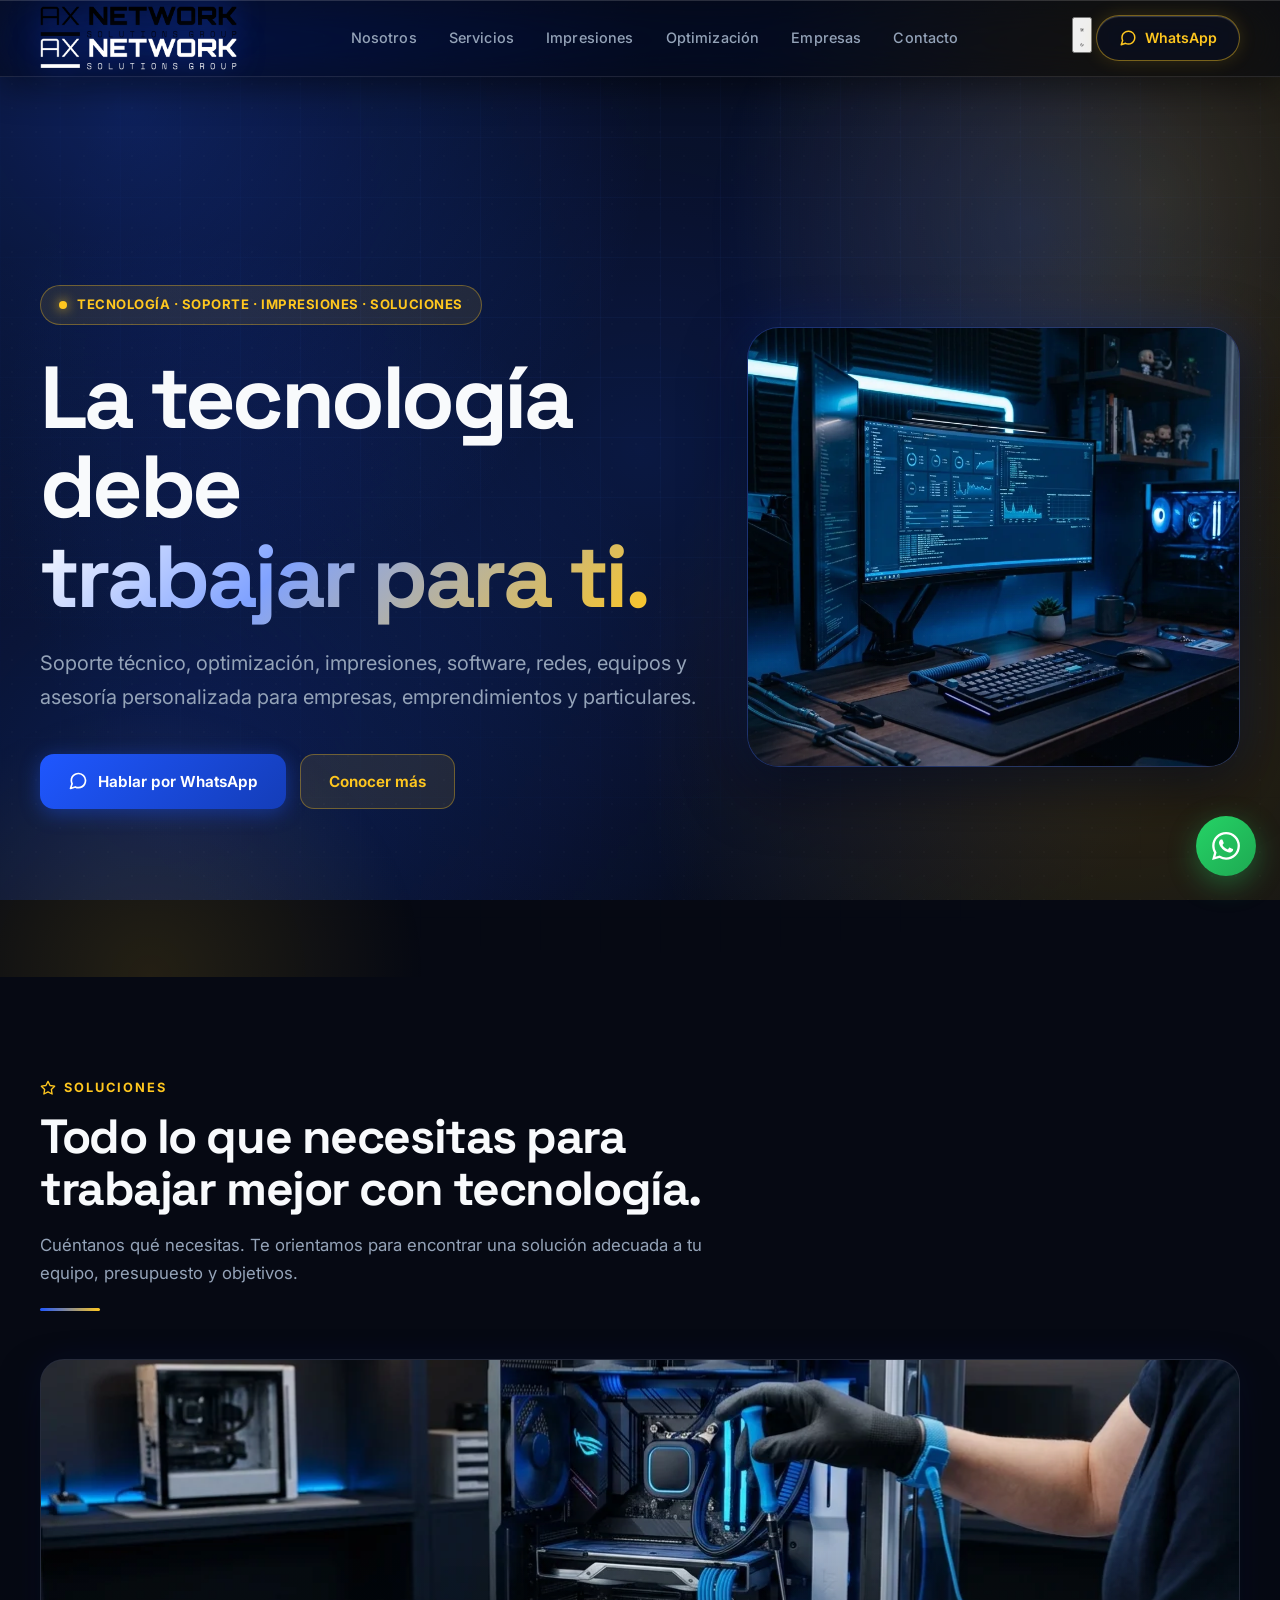
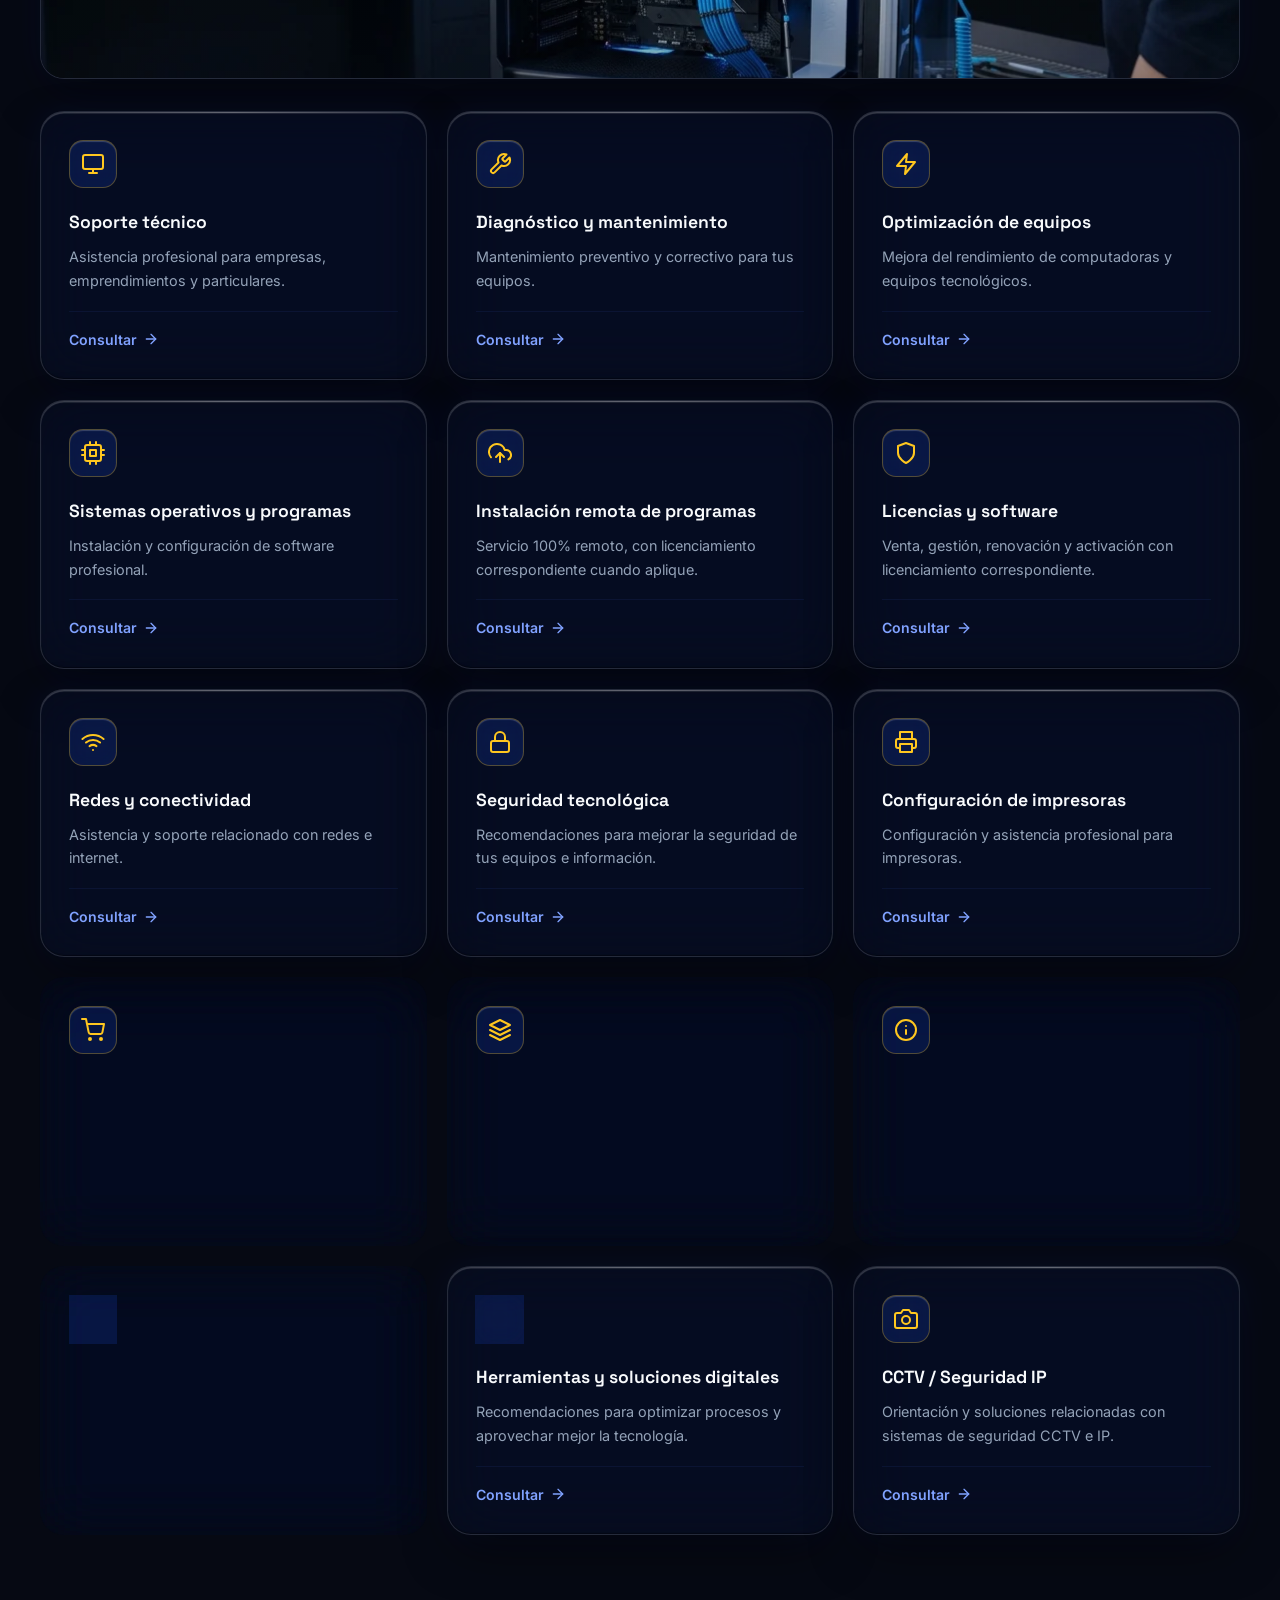
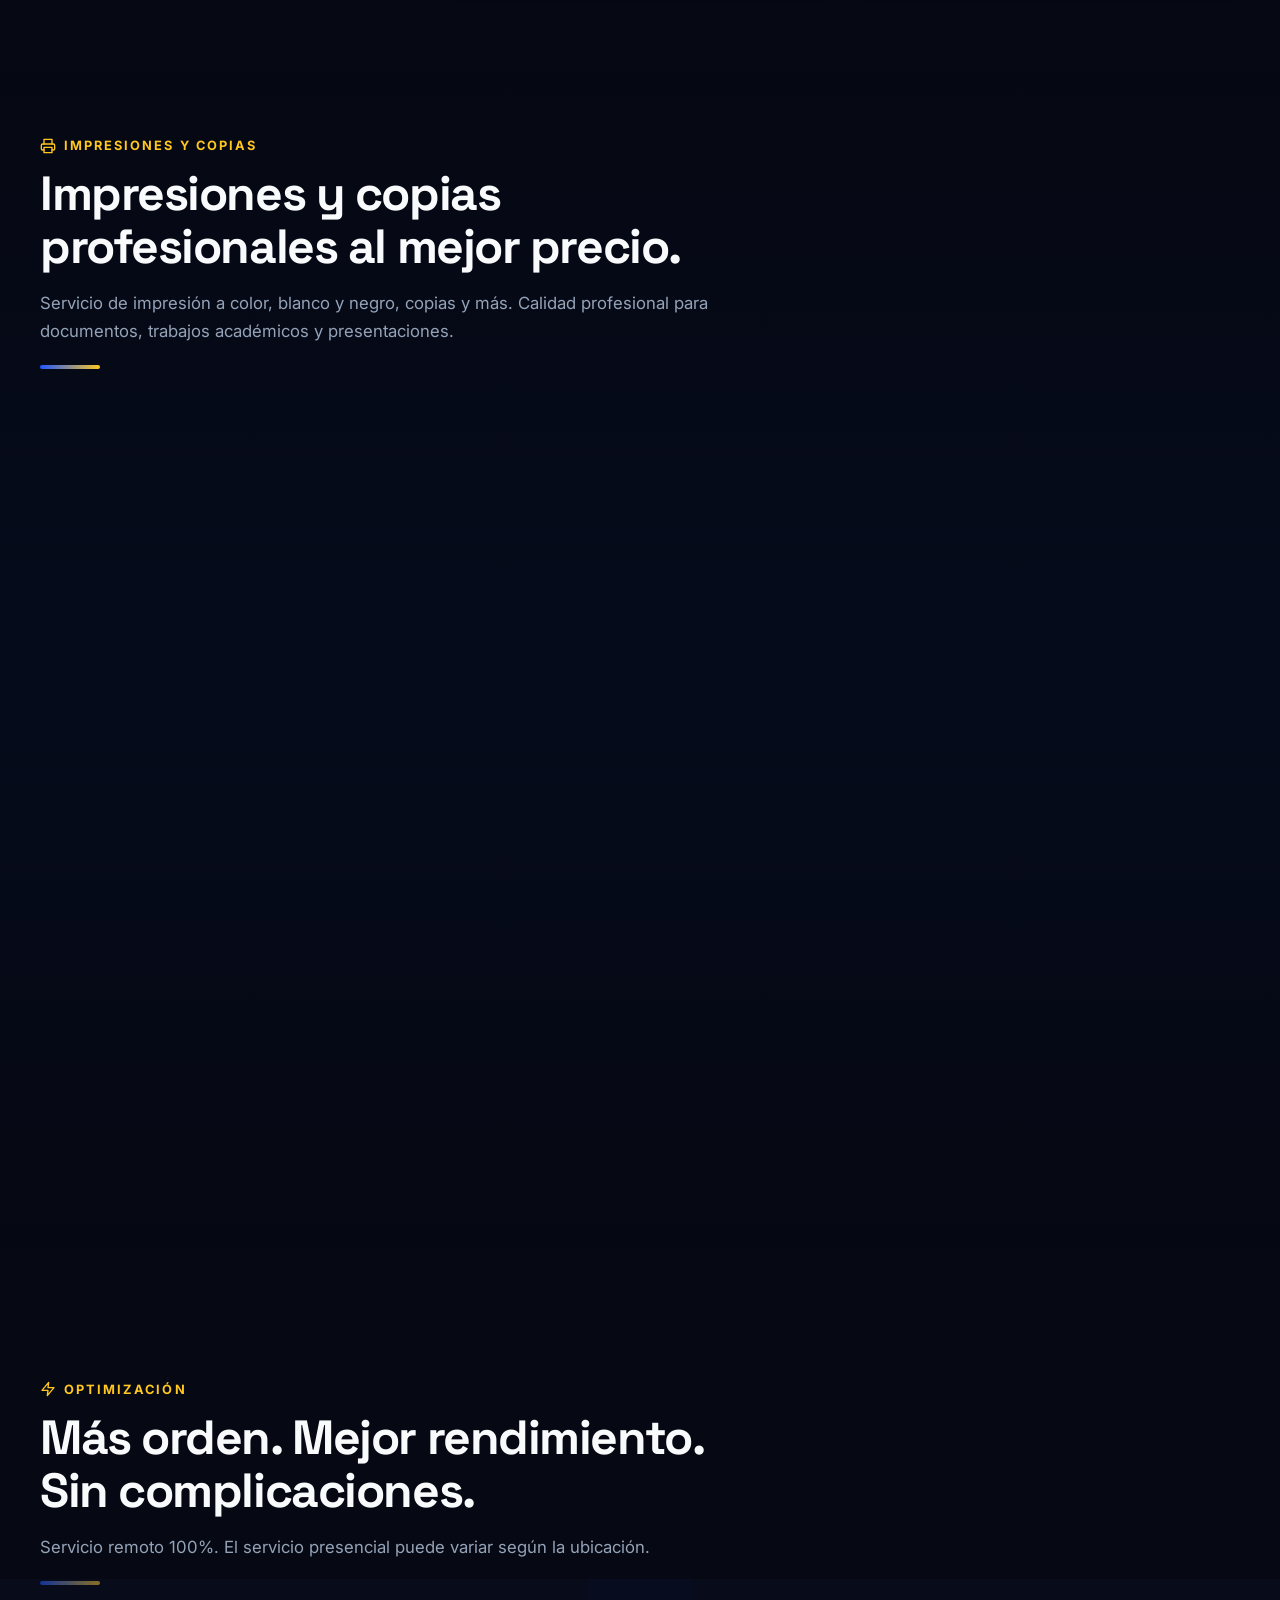
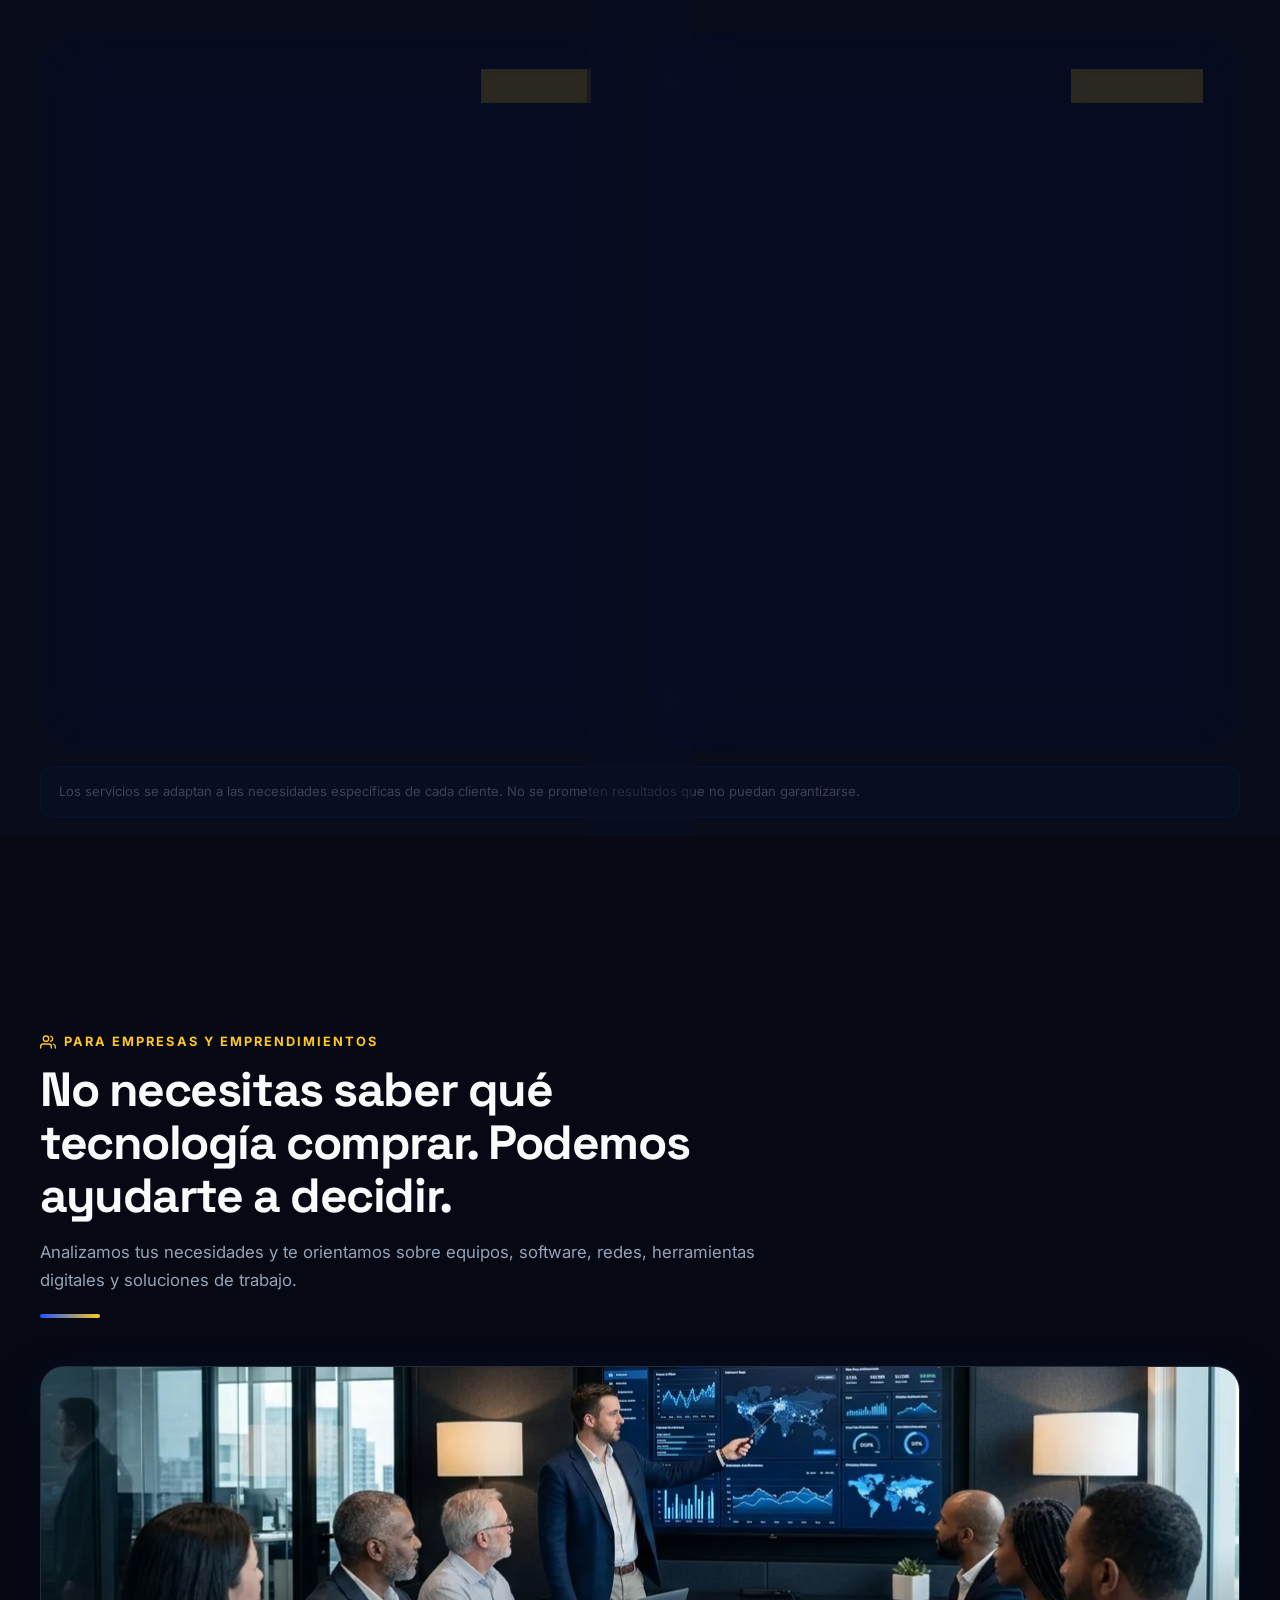
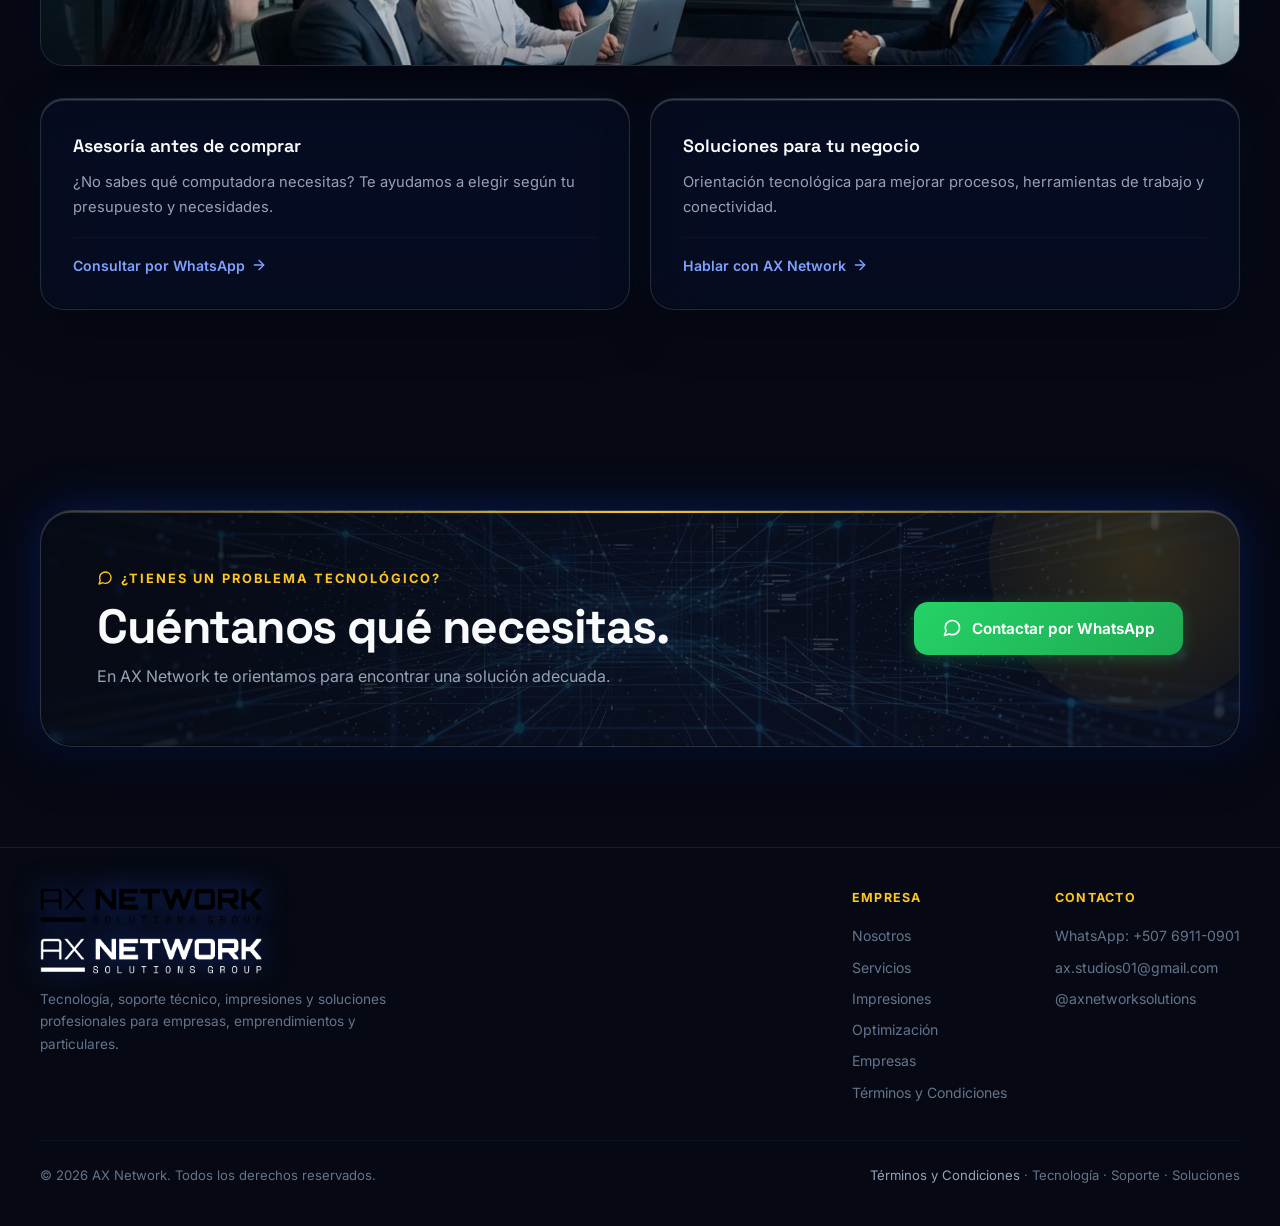
==== commit 8a4b22cc: "Add files via upload" ====
--- a/AX-Network-Web/index.html
+++ b/AX-Network-Web/index.html
@@ -4,7 +4,7 @@
 <head>
   <meta charset="utf-8">
   <meta name="viewport" content="width=device-width, initial-scale=1">
-  <meta name="theme-color" content="#0a0e1a">
+  <meta name="theme-color" content="#f8fafc">
   <meta name="description"
     content="AX Network — Tecnología, soporte técnico, impresiones, optimización, redes, software y soluciones profesionales para empresas, emprendimientos y particulares en Panamá.">
   <meta name="keywords" content="soporte técnico, impresiones, copias, tecnología, redes, Panamá, AX Network">
@@ -13,9 +13,17 @@
   <link rel="preconnect" href="https://fonts.googleapis.com">
   <link rel="preconnect" href="https://fonts.gstatic.com" crossorigin>
   <link
-    href="https://fonts.googleapis.com/css2?family=Inter:wght@400;500;600;700;800;900&family=Space+Grotesk:wght@500;600;700&display=swap"
+    href="https://fonts.googleapis.com/css2?family=Inter:wght@400;500;600;700;800;900&family=Plus+Jakarta+Sans:wght@400;500;600;700;800&family=Space+Grotesk:wght@500;600;700&display=swap"
     rel="stylesheet">
   <link rel="stylesheet" href="css/styles.css">
+  <script>
+    (function() {
+      const savedTheme = localStorage.getItem('ax-theme') || 'light';
+      document.documentElement.setAttribute('data-theme', savedTheme);
+      const meta = document.querySelector('meta[name="theme-color"]');
+      if (meta) meta.setAttribute('content', savedTheme === 'dark' ? '#020408' : '#f8fafc');
+    })();
+  </script>
 </head>
 
 <body>
@@ -24,7 +32,8 @@
   <header>
     <div class="container nav">
       <a href="#inicio" aria-label="AX Network inicio">
-        <img class="logo" src="img/logo-blanco.png" alt="AX Network">
+        <img class="logo logo-light" src="img/logo-negro.png" alt="AX Network">
+        <img class="logo logo-dark" src="img/logo-blanco.png" alt="AX Network">
       </a>
       <nav class="navlinks" id="navMenu" aria-label="Navegación principal">
         <a href="nosotros.html">Nosotros</a>
@@ -34,22 +43,40 @@
         <a href="#empresas">Empresas</a>
         <a href="#contacto">Contacto</a>
       </nav>
-      <a class="nav-cta" target="_blank" rel="noopener"
-        href="https://wa.me/50769110901?text=Hola%20AX%20Network.%20Quiero%20solicitar%20informaci%C3%B3n%20sobre%20sus%20servicios.">
-        <svg width="18" height="18" viewBox="0 0 24 24" fill="none" stroke="currentColor" stroke-width="2"
-          stroke-linecap="round" stroke-linejoin="round">
-          <path
-            d="M21 11.5a8.38 8.38 0 0 1-.9 3.8 8.5 8.5 0 0 1-7.6 4.7 8.38 8.38 0 0 1-3.8-.9L3 21l1.9-5.7a8.38 8.38 0 0 1-.9-3.8 8.5 8.5 0 0 1 4.7-7.6 8.38 8.38 0 0 1 3.8-.9h.5a8.48 8.48 0 0 1 8 8v.5z" />
-        </svg>
-        WhatsApp
-      </a>
-      <button class="menu-toggle" id="menuToggle" aria-label="Abrir menú">
-        <svg viewBox="0 0 24 24" fill="none" stroke="currentColor" stroke-width="2" stroke-linecap="round">
-          <line x1="3" y1="6" x2="21" y2="6" />
-          <line x1="3" y1="12" x2="21" y2="12" />
-          <line x1="3" y1="18" x2="21" y2="18" />
-        </svg>
-      </button>
+      <div class="nav-actions-group">
+        <button class="theme-toggle" id="themeToggle" aria-label="Cambiar tema claro u oscuro" title="Cambiar tema de color">
+          <svg class="sun-icon" viewBox="0 0 24 24" fill="none" stroke="currentColor" stroke-width="2" stroke-linecap="round" stroke-linejoin="round">
+            <circle cx="12" cy="12" r="5"></circle>
+            <line x1="12" y1="1" x2="12" y2="3"></line>
+            <line x1="12" y1="21" x2="12" y2="23"></line>
+            <line x1="4.22" y1="4.22" x2="5.64" y2="5.64"></line>
+            <line x1="18.36" y1="18.36" x2="19.78" y2="19.78"></line>
+            <line x1="1" y1="12" x2="3" y2="12"></line>
+            <line x1="21" y1="12" x2="23" y2="12"></line>
+            <line x1="4.22" y1="19.78" x2="5.64" y2="18.36"></line>
+            <line x1="18.36" y1="5.64" x2="19.78" y2="4.22"></line>
+          </svg>
+          <svg class="moon-icon" viewBox="0 0 24 24" fill="none" stroke="currentColor" stroke-width="2" stroke-linecap="round" stroke-linejoin="round">
+            <path d="M21 12.79A9 9 0 1 1 11.21 3 7 7 0 0 0 21 12.79z"></path>
+          </svg>
+        </button>
+        <a class="nav-cta" target="_blank" rel="noopener"
+          href="https://wa.me/50769110901?text=Hola%20AX%20Network.%20Quiero%20solicitar%20informaci%C3%B3n%20sobre%20sus%20servicios.">
+          <svg width="18" height="18" viewBox="0 0 24 24" fill="none" stroke="currentColor" stroke-width="2"
+            stroke-linecap="round" stroke-linejoin="round">
+            <path
+              d="M21 11.5a8.38 8.38 0 0 1-.9 3.8 8.5 8.5 0 0 1-7.6 4.7 8.38 8.38 0 0 1-3.8-.9L3 21l1.9-5.7a8.38 8.38 0 0 1-.9-3.8 8.5 8.5 0 0 1 4.7-7.6 8.38 8.38 0 0 1 3.8-.9h.5a8.48 8.48 0 0 1 8 8v.5z" />
+          </svg>
+          WhatsApp
+        </a>
+        <button class="menu-toggle" id="menuToggle" aria-label="Abrir menú">
+          <svg viewBox="0 0 24 24" fill="none" stroke="currentColor" stroke-width="2" stroke-linecap="round">
+            <line x1="3" y1="6" x2="21" y2="6" />
+            <line x1="3" y1="12" x2="21" y2="12" />
+            <line x1="3" y1="18" x2="21" y2="18" />
+          </svg>
+        </button>
+      </div>
     </div>
   </header>
 
@@ -934,7 +961,8 @@
     <div class="container">
       <div class="footer-content">
         <div class="footer-brand">
-          <img class="logo" src="img/logo-blanco.png" alt="AX Network">
+          <img class="logo logo-light" src="img/logo-negro.png" alt="AX Network">
+          <img class="logo logo-dark" src="img/logo-blanco.png" alt="AX Network">
           <p>Tecnología, soporte técnico, impresiones y soluciones profesionales para empresas, emprendimientos y
             particulares.</p>
         </div>
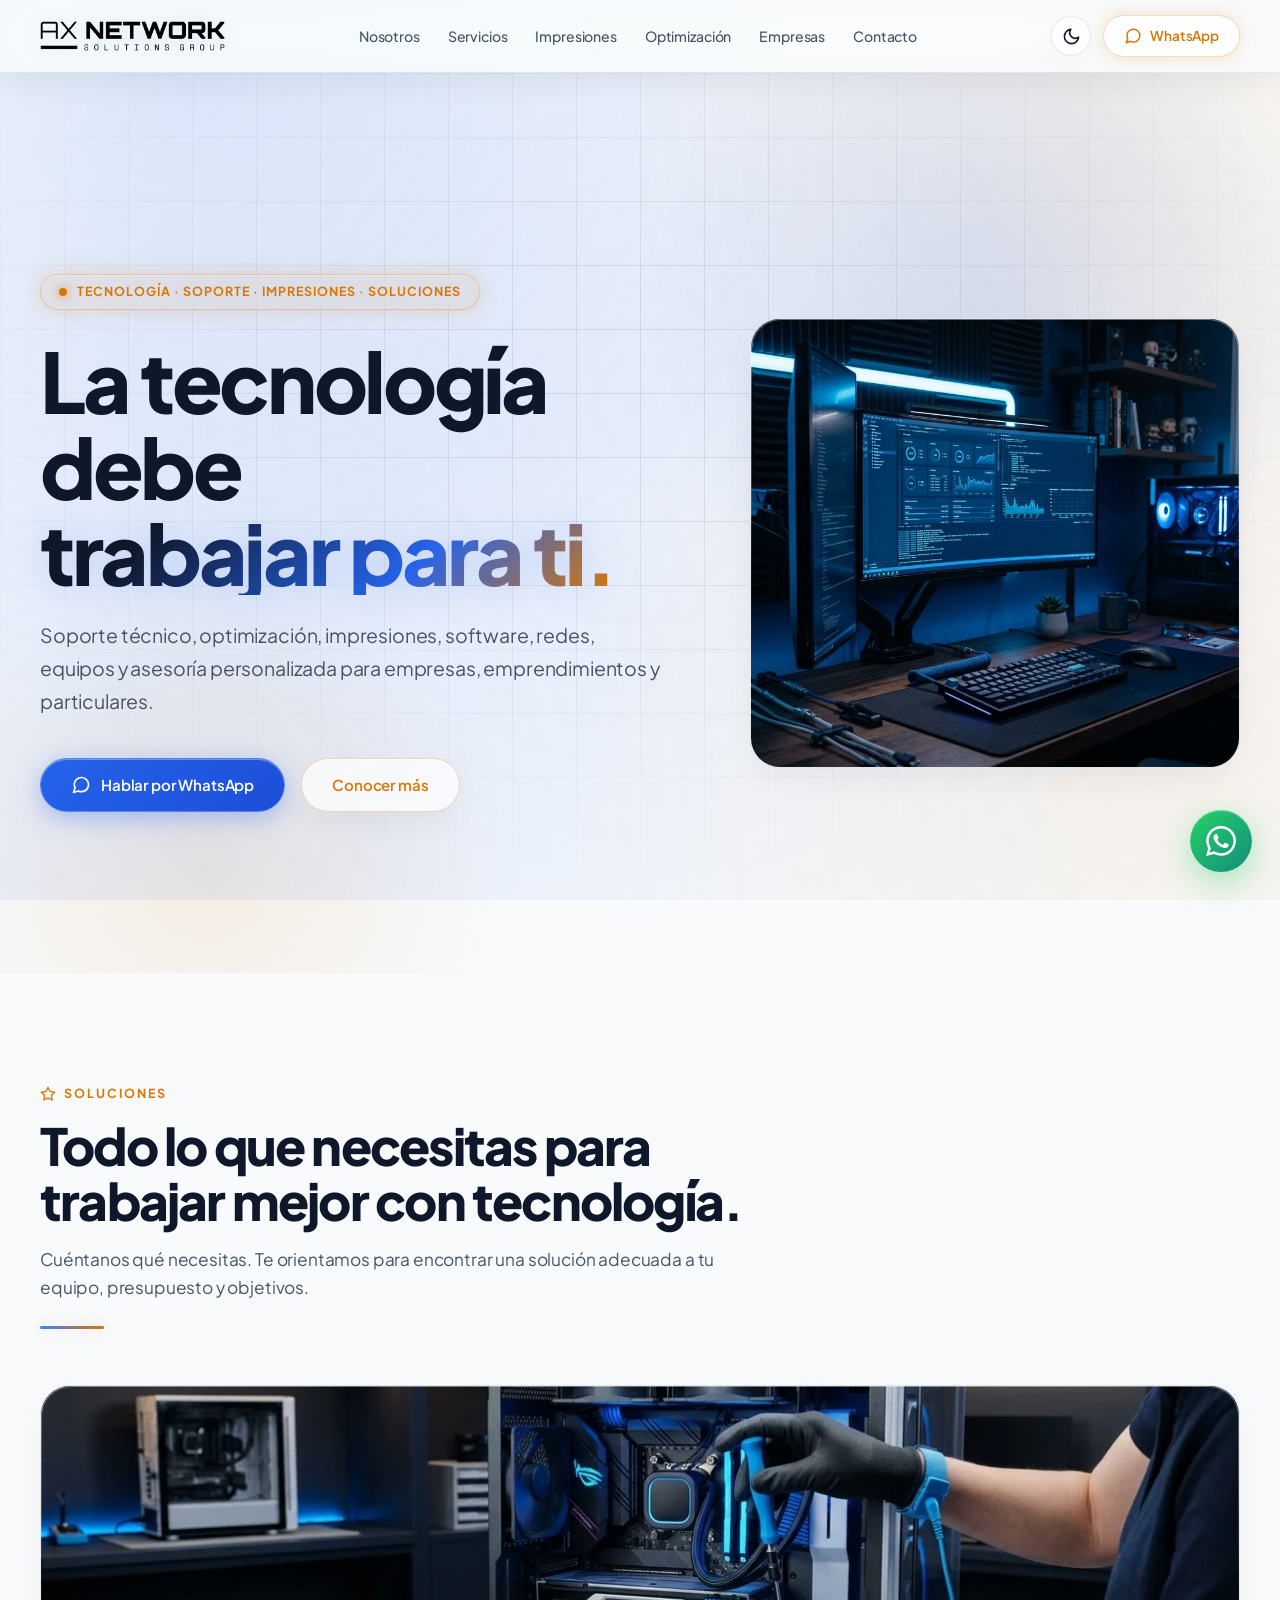
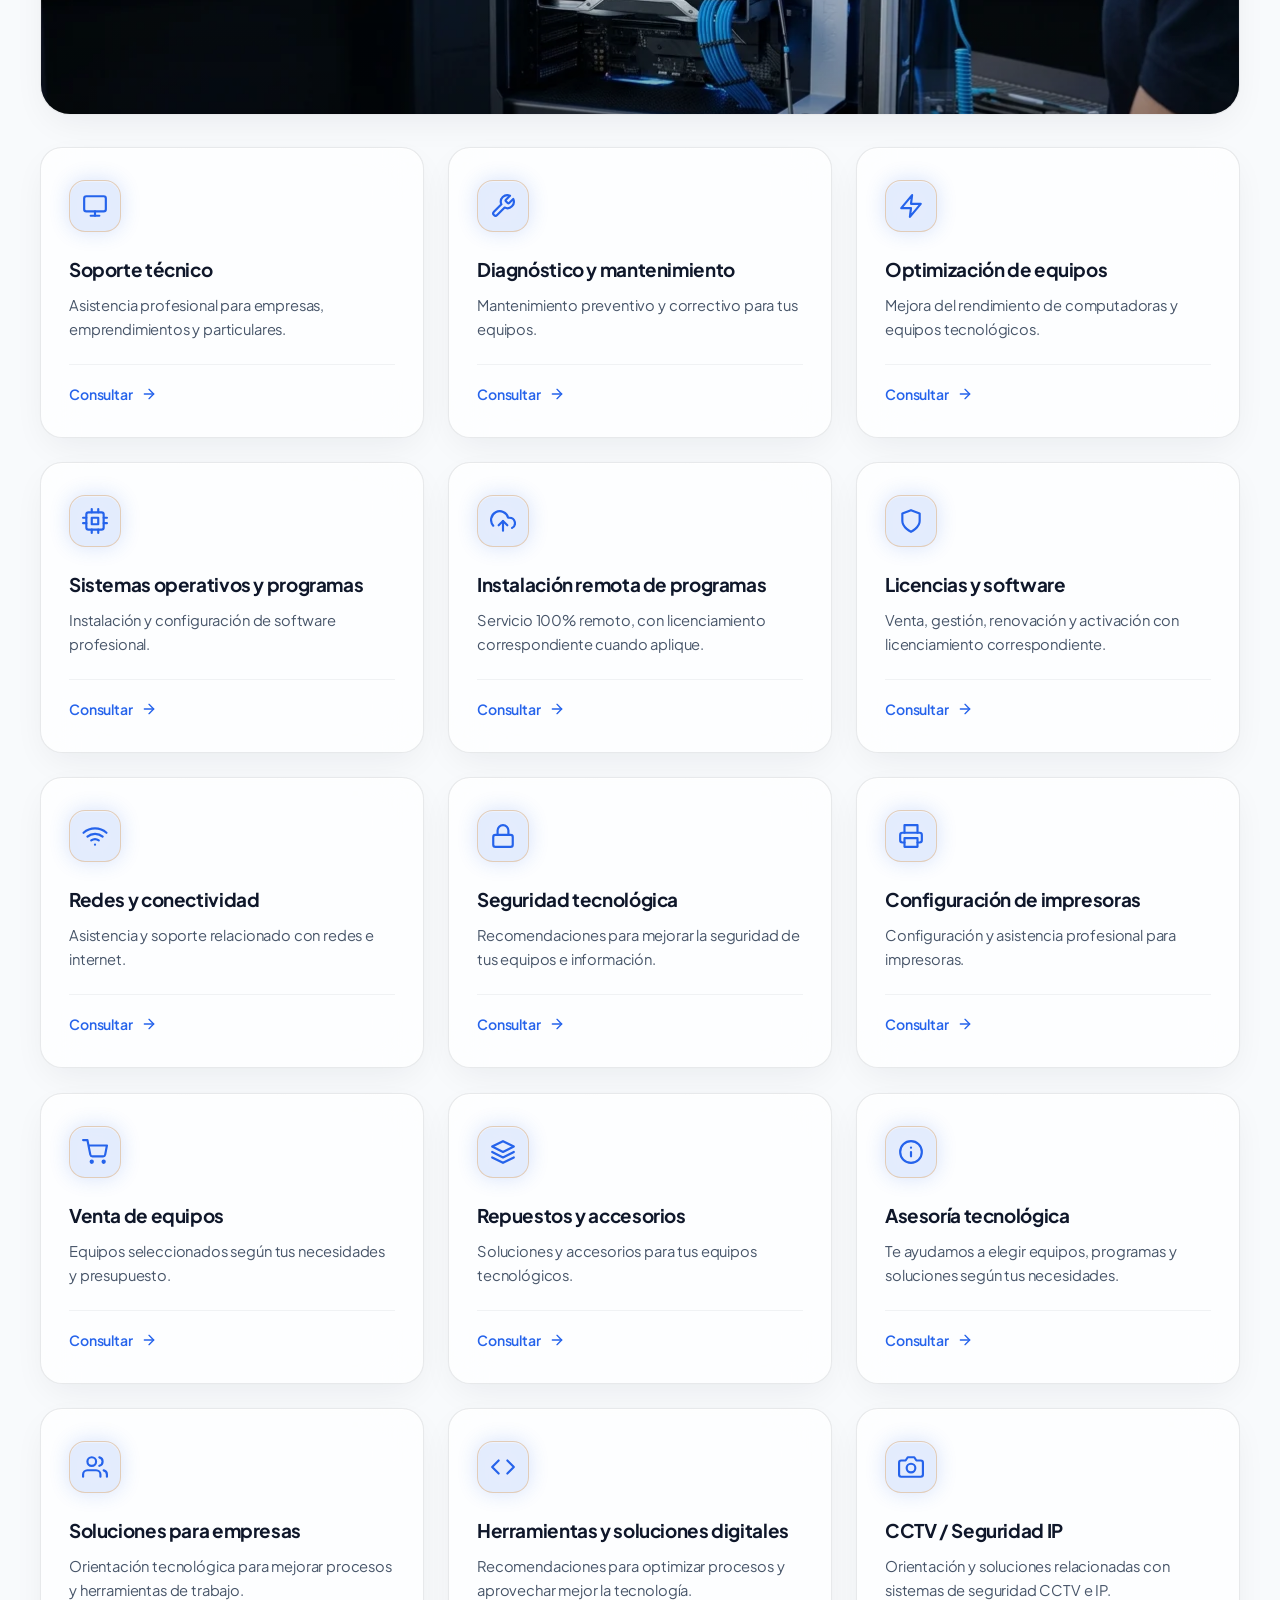
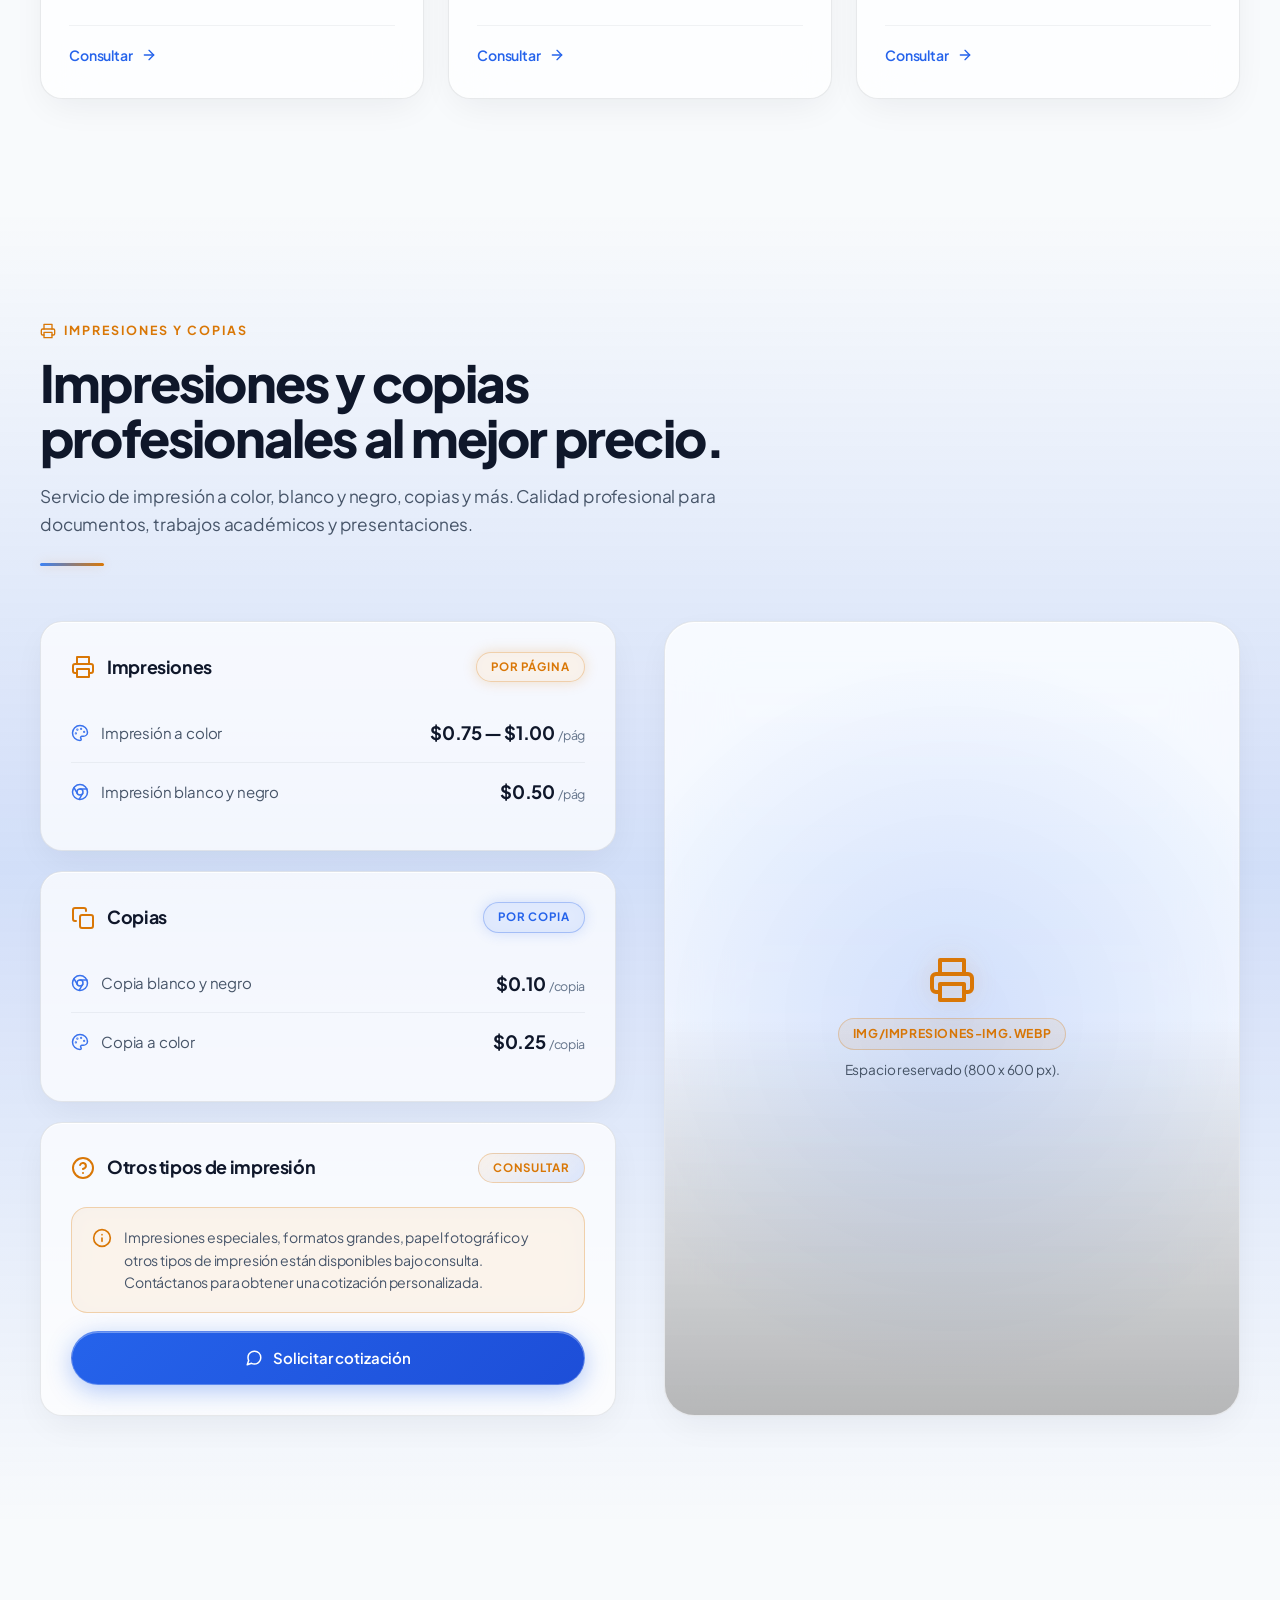
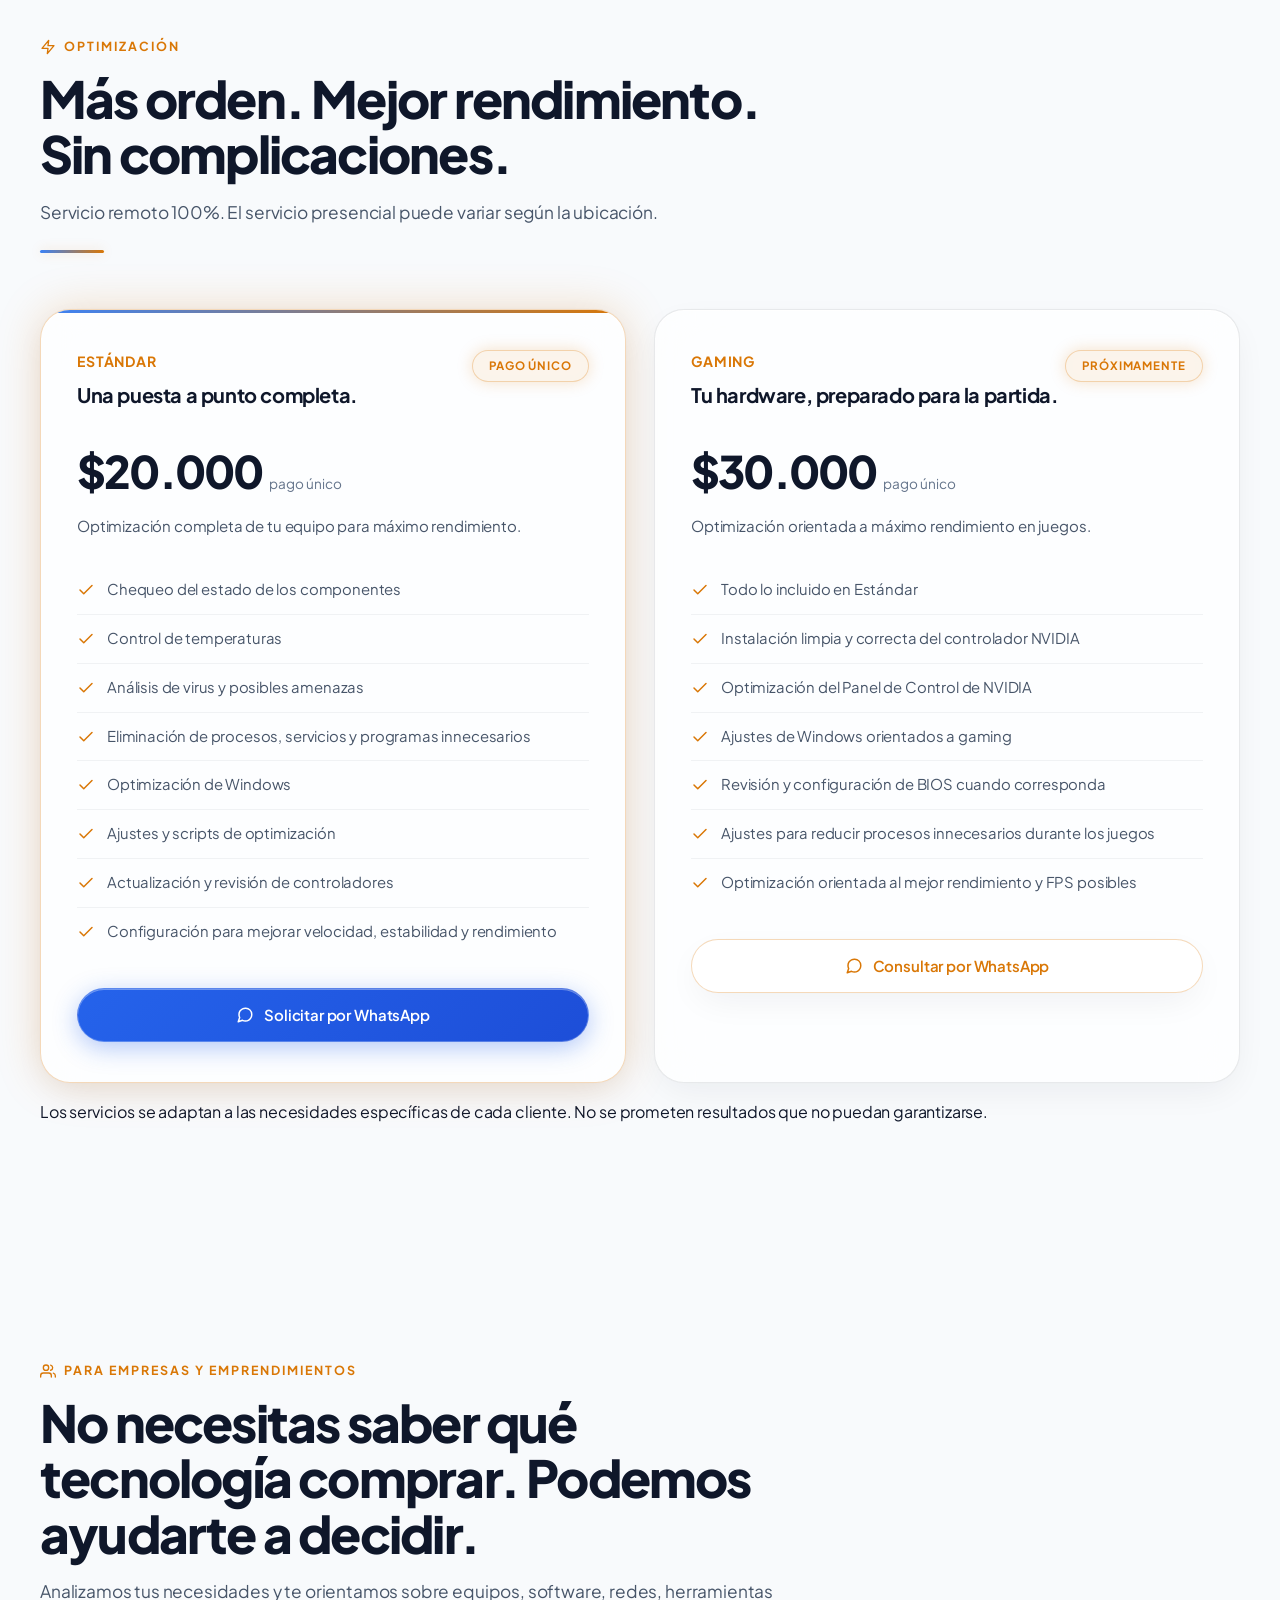
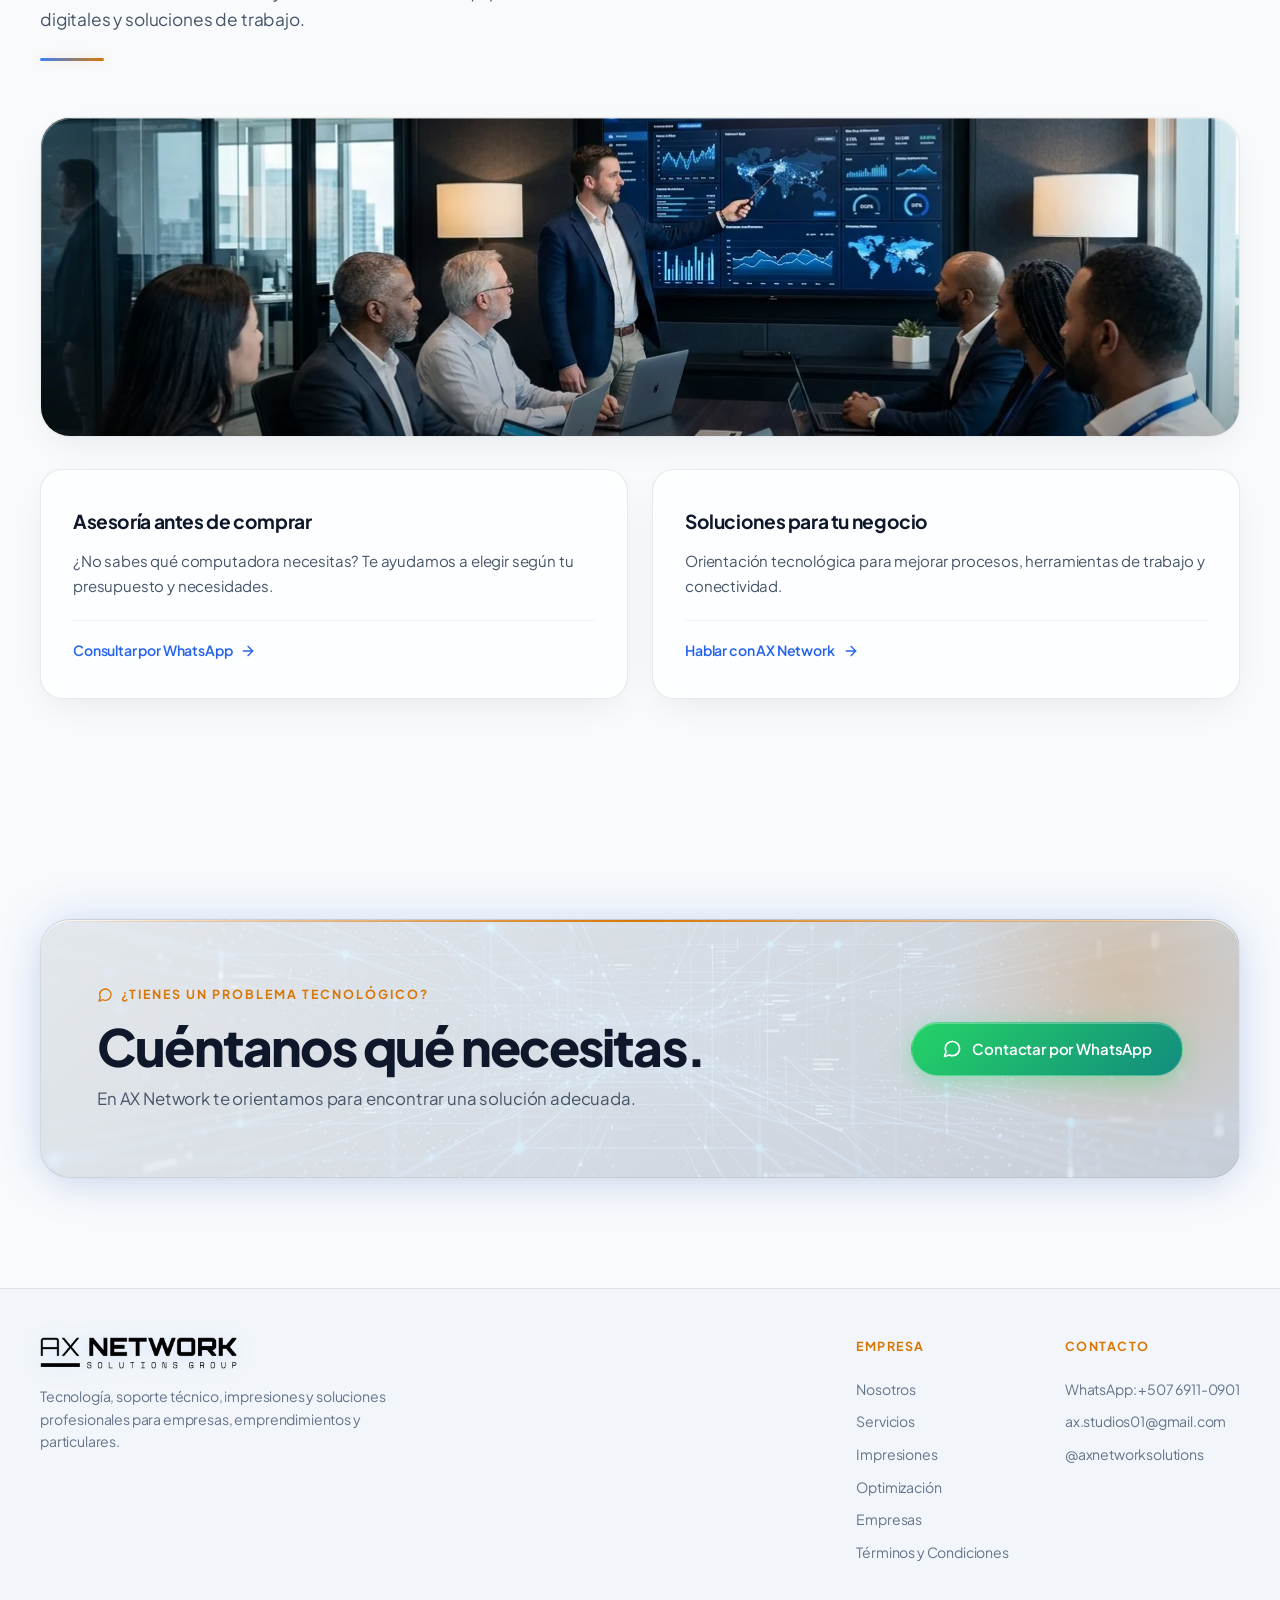
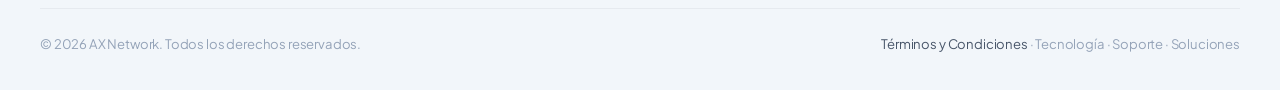
==== commit 5b9ab932: "Update image filename to match case sensitivity" ====
--- a/AX-Network-Web/index.html
+++ b/AX-Network-Web/index.html
@@ -671,7 +671,7 @@
                 <path d="M6 18H4a2 2 0 0 1-2-2v-5a2 2 0 0 1 2-2h16a2 2 0 0 1 2 2v5a2 2 0 0 1-2 2h-2" />
                 <rect x="6" y="14" width="12" height="8" />
               </svg>
-              <span class="slot-tag">img/impresiones-img.webp</span>
+              <span class="slot-tag">img/Impresiones-img.webp</span>
               <p>Espacio reservado (800 x 600 px).</p>
             </div>
             <img src="img/impresiones-img.webp" alt="Servicio de Impresiones AX Network"
@@ -1005,4 +1005,4 @@
 
 </body>
 
-</html>+</html>
--- a/AX-Network-Web/css/styles.css
+++ b/AX-Network-Web/css/styles.css
@@ -1,985 +1,2323 @@
-/* ═══════════════════════════════════════════════════
-   AX NETWORK — DESIGN SYSTEM (ACRYLIC GLASSMORPHISM)
-   Paleta: Electric Blue (#1F57FF) / Warm Gold Yellow (#FFC71F)
-   ═══════════════════════════════════════════════════ */
-:root {
-  /* — Brand Primary: Electric Blue — */
-  --brand-900:  #081236;
-  --brand-800:  #0e1d52;
-  --brand-700:  #143db8;
-  --brand-500:  #1F57FF;
-  --brand-400:  #4d7cff;
-  --brand-300:  #80a2ff;
-  --brand-200:  #b3c7ff;
-
-  /* — Brand Accent: Warm Gold / Electric Yellow — */
-  --accent-500: #FFC71F;
-  --accent-400: #ffd34d;
-  --accent-300: #ffe180;
-  --accent-bg:  rgba(255, 199, 31, 0.14);
-  --accent-border: rgba(255, 199, 31, 0.4);
-
-  /* — Dark Backgrounds — */
-  --bg-deep:    #060913;
-  --bg-panel:   #0c1122;
-  --bg-card:    #11182e;
-  --bg-elevated:#17213b;
-
-  --text:       #f8fafc;
-  --text-secondary: #94a3b8;
-  --text-muted: #64748b;
-  --line:       rgba(77, 124, 255, 0.16);
-  --line-light: rgba(77, 124, 255, 0.08);
-
-  --success:    #22c55e;
-  --wa-green:   #25d366;
-
-  /* — Fluent Acrylic & Glassmorphism Tokens — */
-  --glass-bg:        rgba(10, 16, 36, 0.48);
-  --glass-bg-hover:  rgba(15, 23, 52, 0.65);
-  --glass-border:    rgba(255, 255, 255, 0.13);
-  --glass-border-hover: rgba(255, 199, 31, 0.5);
-  --glass-blur:      28px;
-  --glass-highlight: rgba(255, 255, 255, 0.22);
-  --glass-shadow:    0 20px 50px -10px rgba(0,0,0,.55), inset 0 1.5px 1px 0 rgba(255,255,255,.2), inset 0 -1px 1px 0 rgba(0,0,0,.35), 0 0 35px rgba(31,87,255,.08);
-  --glass-shadow-hover: 0 25px 65px -10px rgba(0,0,0,.65), inset 0 1.5px 1px 0 rgba(255,255,255,.35), 0 0 45px rgba(31,87,255,.25), 0 0 25px rgba(255,199,31,.2);
-
-  --max-w:      1200px;
-  --radius:     16px;
-  --radius-lg:  24px;
-  --radius-xl:  32px;
-
-  --shadow-sm:  0 2px 8px rgba(0,0,0,.3);
-  --shadow-md:  0 8px 32px rgba(0,0,0,.4);
-  --shadow-lg:  0 16px 64px rgba(0,0,0,.5);
-  --shadow-glow:0 0 55px rgba(31, 87, 255, 0.22);
-  --shadow-accent-glow: 0 0 35px rgba(255, 199, 31, 0.25);
-}
-
-/* ═══════ RESET & BASE ═══════ */
-*,*::before,*::after{box-sizing:border-box}
-html{scroll-behavior:smooth;-webkit-font-smoothing:antialiased}
-body{
-  margin:0;
-  background:var(--bg-deep);
-  color:var(--text);
-  font-family:'Inter',ui-sans-serif,system-ui,-apple-system,sans-serif;
-  line-height:1.65;
-  overflow-x:hidden;
-  position:relative;
-}
-a{color:inherit;text-decoration:none;transition:color .2s}
-img{display:block;max-width:100%}
-ul{list-style:none;padding:0;margin:0}
-
-.container{width:min(var(--max-w),calc(100% - 48px));margin:auto}
-
-/* ═══════ ACRYLIC AMBIENT MESH BACKGROUND ═══════ */
-body::before{
-  content:'';position:fixed;inset:0;z-index:0;pointer-events:none;
+/* ═══════════════════════════════════════════════════════════════════
+   AX NETWORK — CINEMATIC APPLE DESIGN SYSTEM
+   Light (Default) & Dark Modes | Bento Cards & Glassmorphism
+   ═══════════════════════════════════════════════════════════════════ */
+
+/* ─── LIGHT THEME (DEFAULT) ─── */
+:root,
+[data-theme="light"] {
+  --bg-space:           #f8fafc;
+  --bg-deep:            #f1f5f9;
+  --bg-panel:           #ffffff;
+  --bg-card:            rgba(255, 255, 255, 0.78);
+  --bg-card-hover:      rgba(255, 255, 255, 0.95);
+  --bg-elevated:        #ffffff;
+
+  --brand-900:          #1e3a8a;
+  --brand-800:          #1d4ed8;
+  --brand-700:          #2563eb;
+  --brand-500:          #2563eb;
+  --brand-400:          #3b82f6;
+  --brand-300:          #1d4ed8;
+  --brand-200:          #2563eb;
+  --brand-glow:         rgba(37, 99, 235, 0.18);
+
+  --accent-500:         #d97706;
+  --accent-400:         #b45309;
+  --accent-300:         #92400e;
+  --accent-glow:        rgba(217, 119, 6, 0.22);
+  --accent-bg:          rgba(217, 119, 6, 0.08);
+  --accent-border:      rgba(217, 119, 6, 0.28);
+
+  --text-primary:       #0f172a;
+  --text:               #0f172a;
+  --text-secondary:     #475569;
+  --text-muted:         #64748b;
+  --text-dim:           #94a3b8;
+  --h1-color:           #0f172a;
+  --h2-color:           #0f172a;
+
+  --line:               rgba(15, 23, 42, 0.09);
+  --line-light:         rgba(15, 23, 42, 0.05);
+  --line-accent:        rgba(217, 119, 6, 0.28);
+
+  --success:            #059669;
+  --wa-green:           #10b981;
+  --wa-green-glow:      rgba(16, 185, 129, 0.25);
+
+  --glass-bg:           rgba(255, 255, 255, 0.72);
+  --glass-bg-hover:     rgba(255, 255, 255, 0.92);
+  --glass-border:       rgba(15, 23, 42, 0.09);
+  --glass-border-hover: rgba(37, 99, 235, 0.4);
+  --glass-blur:         30px;
+  --glass-shadow:       0 12px 36px -8px rgba(15, 23, 42, 0.07), 0 0 1px rgba(15, 23, 42, 0.08), inset 0 1px 0 rgba(255, 255, 255, 0.9);
+  --glass-shadow-hover: 0 24px 50px -12px rgba(15, 23, 42, 0.12), 0 0 25px rgba(37, 99, 235, 0.12), inset 0 1px 0 rgba(255, 255, 255, 1);
+
+  --ambient-mesh-1:     radial-gradient(circle 900px at 15% 10%, rgba(37, 99, 235, 0.12), transparent 70%);
+  --ambient-mesh-2:     radial-gradient(circle 750px at 85% 18%, rgba(217, 119, 6, 0.08), transparent 65%);
+  --ambient-mesh-3:     radial-gradient(circle 950px at 50% 45%, rgba(37, 99, 235, 0.08), transparent 75%);
+  --ambient-mesh-4:     radial-gradient(circle 850px at 90% 82%, rgba(217, 119, 6, 0.07), transparent 70%);
+  --ambient-mesh-5:     radial-gradient(circle 900px at 10% 90%, rgba(37, 99, 235, 0.09), transparent 70%);
+  --ambient-dot:        rgba(15, 23, 42, 0.035);
+
+  --header-bg:          rgba(248, 250, 252, 0.82);
+  --header-bg-scroll:   rgba(248, 250, 252, 0.94);
+  --header-border:      rgba(15, 23, 42, 0.08);
+  --header-shadow:      0 10px 30px rgba(15, 23, 42, 0.06);
+  --footer-bg:          rgba(241, 245, 249, 0.85);
+  --card-subtle-bg:     rgba(241, 245, 249, 0.7);
+  --spotlight-color:    rgba(37, 99, 235, 0.05);
+  --text-gradient:      linear-gradient(135deg, #0f172a 20%, #2563eb 65%, #d97706 100%);
+  --cta-bg:             linear-gradient(135deg, rgba(241, 245, 249, 0.94) 0%, rgba(226, 232, 240, 0.88) 100%);
+  --hero-glow-1:        rgba(37, 99, 235, 0.12);
+  --hero-glow-2:        rgba(217, 119, 6, 0.1);
+  --logo-filter:        drop-shadow(0 2px 10px rgba(37, 99, 235, 0.15));
+
+  --max-w:              1200px;
+  --radius-sm:          10px;
+  --radius:             16px;
+  --radius-lg:          22px;
+  --radius-xl:          30px;
+  --radius-full:        9999px;
+  --ease-apple:         cubic-bezier(0.16, 1, 0.3, 1);
+}
+
+/* ─── DARK THEME (CINEMATIC APPLE SPACE OBSIDIAN) ─── */
+[data-theme="dark"] {
+  --bg-space:           #020408;
+  --bg-deep:            #050811;
+  --bg-panel:           #090d1a;
+  --bg-card:            rgba(13, 18, 33, 0.7);
+  --bg-card-hover:      rgba(19, 26, 48, 0.85);
+  --bg-elevated:        #131a30;
+
+  --brand-900:          #061033;
+  --brand-800:          #0c1c54;
+  --brand-700:          #1338a8;
+  --brand-500:          #2563eb;
+  --brand-400:          #3b82f6;
+  --brand-300:          #60a5fa;
+  --brand-200:          #93c5fd;
+  --brand-glow:         rgba(37, 99, 235, 0.35);
+
+  --accent-500:         #FFC71F;
+  --accent-400:         #ffd34d;
+  --accent-300:         #ffe180;
+  --accent-glow:        rgba(255, 199, 31, 0.3);
+  --accent-bg:          rgba(255, 199, 31, 0.1);
+  --accent-border:      rgba(255, 199, 31, 0.35);
+
+  --text-primary:       #f5f5f7;
+  --text:               #f5f5f7;
+  --text-secondary:     #a1a1aa;
+  --text-muted:         #71717a;
+  --text-dim:           #52525b;
+  --h1-color:           #ffffff;
+  --h2-color:           #ffffff;
+
+  --line:               rgba(255, 255, 255, 0.08);
+  --line-light:         rgba(255, 255, 255, 0.05);
+  --line-accent:        rgba(255, 199, 31, 0.3);
+
+  --success:            #10b981;
+  --wa-green:           #25d366;
+  --wa-green-glow:      rgba(37, 211, 102, 0.35);
+
+  --glass-bg:           rgba(12, 16, 28, 0.62);
+  --glass-bg-hover:     rgba(18, 24, 42, 0.78);
+  --glass-border:       rgba(255, 255, 255, 0.1);
+  --glass-border-hover: rgba(255, 199, 31, 0.45);
+  --glass-blur:         36px;
+  --glass-shadow:       0 24px 60px -15px rgba(0, 0, 0, 0.75), inset 0 1px 0 0 rgba(255, 255, 255, 0.14);
+  --glass-shadow-hover: 0 32px 80px -15px rgba(0, 0, 0, 0.85), inset 0 1px 0 0 rgba(255, 255, 255, 0.28), 0 0 45px rgba(37, 99, 235, 0.22);
+
+  --ambient-mesh-1:     radial-gradient(circle 900px at 15% 10%, rgba(37, 99, 235, 0.22), transparent 70%);
+  --ambient-mesh-2:     radial-gradient(circle 750px at 85% 18%, rgba(255, 199, 31, 0.12), transparent 65%);
+  --ambient-mesh-3:     radial-gradient(circle 950px at 50% 45%, rgba(20, 56, 168, 0.16), transparent 75%);
+  --ambient-mesh-4:     radial-gradient(circle 850px at 90% 82%, rgba(255, 199, 31, 0.11), transparent 70%);
+  --ambient-mesh-5:     radial-gradient(circle 900px at 10% 90%, rgba(37, 99, 235, 0.18), transparent 70%);
+  --ambient-dot:        rgba(255, 255, 255, 0.04);
+
+  --header-bg:          rgba(2, 4, 8, 0.72);
+  --header-bg-scroll:   rgba(2, 4, 8, 0.88);
+  --header-border:      rgba(255, 255, 255, 0.08);
+  --header-shadow:      0 10px 40px rgba(0, 0, 0, 0.65);
+  --footer-bg:          rgba(2, 4, 8, 0.85);
+  --card-subtle-bg:     rgba(5, 8, 17, 0.55);
+  --spotlight-color:    rgba(255, 255, 255, 0.06);
+  --text-gradient:      linear-gradient(135deg, #ffffff 15%, #93c5fd 55%, var(--accent-400) 100%);
+  --cta-bg:             linear-gradient(135deg, rgba(5, 8, 17, 0.92) 0%, rgba(10, 15, 32, 0.85) 100%);
+  --hero-glow-1:        rgba(37, 99, 235, 0.22);
+  --hero-glow-2:        rgba(255, 199, 31, 0.14);
+  --logo-filter:        drop-shadow(0 0 16px rgba(37, 99, 235, 0.45));
+}
+
+/* ═══════════════════════════════════════════════════════════════════
+   RESET & FOUNDATIONS
+   ═══════════════════════════════════════════════════════════════════ */
+*, *::before, *::after {
+  box-sizing: border-box;
+}
+
+html {
+  scroll-behavior: smooth;
+  -webkit-font-smoothing: antialiased;
+  -moz-osx-font-smoothing: grayscale;
+  text-rendering: optimizeLegibility;
+  background-color: var(--bg-space);
+  transition: background-color 0.4s var(--ease-apple), color 0.4s var(--ease-apple);
+}
+
+body {
+  margin: 0;
+  background: var(--bg-space);
+  color: var(--text-primary);
+  font-family: 'Plus Jakarta Sans', 'Inter', -apple-system, BlinkMacSystemFont, 'SF Pro Display', system-ui, sans-serif;
+  line-height: 1.6;
+  overflow-x: hidden;
+  position: relative;
+  letter-spacing: -0.01em;
+  transition: background-color 0.4s var(--ease-apple), color 0.4s var(--ease-apple);
+}
+
+::selection {
+  background: rgba(37, 99, 235, 0.45);
+  color: #ffffff;
+}
+
+a {
+  color: inherit;
+  text-decoration: none;
+  transition: all 0.25s var(--ease-apple);
+}
+
+img {
+  display: block;
+  max-width: 100%;
+}
+
+ul {
+  list-style: none;
+  padding: 0;
+  margin: 0;
+}
+
+.container {
+  width: min(var(--max-w), calc(100% - 48px));
+  margin: auto;
+}
+
+/* ═══════════════════════════════════════════════════════════════════
+   LOGO THEME SWITCHING
+   ═══════════════════════════════════════════════════════════════════ */
+.logo-dark {
+  display: none !important;
+}
+.logo-light {
+  display: block !important;
+}
+
+[data-theme="dark"] .logo-dark {
+  display: block !important;
+}
+[data-theme="dark"] .logo-light {
+  display: none !important;
+}
+
+/* ═══════════════════════════════════════════════════════════════════
+   AMBIENT MESH LIGHTING & BACKGROUND
+   ═══════════════════════════════════════════════════════════════════ */
+body::before {
+  content: '';
+  position: fixed;
+  inset: 0;
+  z-index: 0;
+  pointer-events: none;
   background:
-    radial-gradient(circle 750px at 10% 12%, rgba(31, 87, 255, 0.3), transparent 70%),
-    radial-gradient(circle 650px at 90% 22%, rgba(255, 199, 31, 0.18), transparent 65%),
-    radial-gradient(circle 850px at 50% 50%, rgba(31, 87, 255, 0.2), transparent 75%),
-    radial-gradient(circle 700px at 88% 80%, rgba(255, 199, 31, 0.16), transparent 70%),
-    radial-gradient(circle 800px at 12% 88%, rgba(31, 87, 255, 0.25), transparent 70%);
-  animation: ambientFloat 18s ease-in-out infinite alternate;
-}
-body::after{
-  content:'';position:fixed;inset:0;z-index:0;pointer-events:none;
+    var(--ambient-mesh-1),
+    var(--ambient-mesh-2),
+    var(--ambient-mesh-3),
+    var(--ambient-mesh-4),
+    var(--ambient-mesh-5);
+  animation: cinematicDrift 24s ease-in-out infinite alternate;
+  transition: background 0.5s var(--ease-apple);
+}
+
+body::after {
+  content: '';
+  position: fixed;
+  inset: 0;
+  z-index: 0;
+  pointer-events: none;
   background-image:
-    radial-gradient(rgba(255,255,255,.03) 1px, transparent 1px);
-  background-size:24px 24px;
-  opacity:0.6;
-}
-@keyframes ambientFloat {
+    radial-gradient(var(--ambient-dot) 1px, transparent 1px);
+  background-size: 32px 32px;
+  mask-image: radial-gradient(ellipse 90% 90% at 50% 50%, black 40%, transparent 95%);
+  opacity: 0.8;
+}
+
+@keyframes cinematicDrift {
   0% { transform: scale(1) translate(0, 0); }
-  50% { transform: scale(1.08) translate(20px, -20px); }
-  100% { transform: scale(1) translate(-15px, 15px); }
-}
-
-/* ═══════ ACRYLIC GLASS MIXIN ═══════ */
-.glass{
-  background:var(--glass-bg);
-  backdrop-filter:blur(var(--glass-blur)) saturate(200%) brightness(110%);
-  -webkit-backdrop-filter:blur(var(--glass-blur)) saturate(200%) brightness(110%);
-  border:1px solid var(--glass-border);
-  box-shadow:var(--glass-shadow);
-}
-
-/* ═══════ HEADER / FROSTED ACRYLIC NAV ═══════ */
-header{
-  position:sticky;top:0;z-index:50;
-  background:rgba(6, 9, 19, 0.62);
-  backdrop-filter:blur(30px) saturate(200%) brightness(112%);
-  -webkit-backdrop-filter:blur(30px) saturate(200%) brightness(112%);
-  border-bottom:1px solid rgba(255, 255, 255, 0.1);
-  box-shadow:0 10px 35px rgba(0,0,0,.45), inset 0 1px 0 rgba(255,255,255,.15);
-  transition:background .3s;
-}
-.nav{
-  height:76px;display:flex;align-items:center;
-  justify-content:space-between;gap:24px;
-  position:relative;z-index:1;
-}
-.logo{height:32px;max-height:34px;max-width:215px;width:auto;object-fit:contain;filter:drop-shadow(0 0 14px rgba(31,87,255,.5));transition:transform .3s,filter .3s}
-.logo:hover{transform:scale(1.035);filter:drop-shadow(0 0 22px rgba(31,87,255,.8))}
-.navlinks{display:flex;gap:32px;align-items:center}
-.navlinks a{
-  color:var(--text-secondary);font-size:.9rem;font-weight:500;
-  letter-spacing:.01em;position:relative;padding:4px 0;
-}
-.navlinks a::after{
-  content:'';position:absolute;bottom:-2px;left:0;width:0;height:2px;
-  background:linear-gradient(90deg,var(--brand-500),var(--accent-500));
-  border-radius:2px;transition:width .3s;
-}
-.navlinks a:hover{color:var(--accent-500)}
-.navlinks a:hover::after{width:100%}
-
-.nav-cta{
-  display:inline-flex;align-items:center;gap:8px;
-  padding:10px 22px;border-radius:999px;font-size:.88rem;font-weight:600;
-  background:rgba(12, 18, 38, 0.55);
-  backdrop-filter:blur(16px);
-  -webkit-backdrop-filter:blur(16px);
-  border:1px solid rgba(255, 199, 31, 0.45);
-  box-shadow:inset 0 1px 1px rgba(255,255,255,.2), 0 0 18px rgba(255,199,31,.15);
-  color:var(--accent-500);
-  transition:all .3s;
-}
-.nav-cta:hover{
-  background:linear-gradient(135deg,var(--brand-500),#143db8);
-  border-color:var(--brand-400);
-  color:#ffffff;
-  box-shadow:0 0 28px rgba(31,87,255,.5), inset 0 1px 1px rgba(255,255,255,.3);
-  transform:translateY(-1px);
-}
-
-/* Mobile menu toggle */
-.menu-toggle{
-  display:none;background:none;border:none;color:var(--text);cursor:pointer;
-  width:44px;height:44px;border-radius:12px;
-  place-items:center;
-  background:rgba(255,255,255,.05);
-}
-.menu-toggle svg{width:24px;height:24px}
-
-/* ═══════ HERO ═══════ */
-.hero{
-  min-height:100vh;display:flex;align-items:center;
-  padding:120px 0 80px;position:relative;overflow:hidden;
-}
-.hero-grid{
-  position:absolute;inset:0;
+  50% { transform: scale(1.05) translate(25px, -20px); }
+  100% { transform: scale(0.98) translate(-20px, 15px); }
+}
+
+/* ═══════════════════════════════════════════════════════════════════
+   APPLE FROSTED GLASS & INTERACTIVE SPOTLIGHTS
+   ═══════════════════════════════════════════════════════════════════ */
+.glass {
+  background: var(--glass-bg);
+  backdrop-filter: blur(var(--glass-blur)) saturate(190%) brightness(105%);
+  -webkit-backdrop-filter: blur(var(--glass-blur)) saturate(190%) brightness(105%);
+  border: 1px solid var(--glass-border);
+  box-shadow: var(--glass-shadow);
+  position: relative;
+  transition: all 0.35s var(--ease-apple);
+}
+
+.service-card,
+.print-card,
+.price-plan,
+.info-card,
+.founder-card,
+.team-card,
+.mv-card,
+.value-card,
+.why-card,
+.why-solution-item,
+.about-intro-box,
+.stat-card {
+  position: relative;
+  overflow: hidden;
+}
+
+.service-card::after,
+.print-card::after,
+.price-plan::after,
+.info-card::after,
+.founder-card::after,
+.team-card::after,
+.mv-card::after,
+.value-card::after,
+.why-card::after,
+.stat-card::after {
+  content: '';
+  position: absolute;
+  inset: 0;
+  border-radius: inherit;
+  background: radial-gradient(
+    600px circle at var(--mouse-x, 50%) var(--mouse-y, 50%),
+    var(--spotlight-color),
+    transparent 45%
+  );
+  opacity: 0;
+  pointer-events: none;
+  transition: opacity 0.4s var(--ease-apple);
+  z-index: 2;
+}
+
+.service-card:hover::after,
+.print-card:hover::after,
+.price-plan:hover::after,
+.info-card:hover::after,
+.founder-card:hover::after,
+.team-card:hover::after,
+.mv-card:hover::after,
+.value-card:hover::after,
+.why-card:hover::after,
+.stat-card:hover::after {
+  opacity: 1;
+}
+
+/* ═══════════════════════════════════════════════════════════════════
+   NAVIGATION & THEME TOGGLE
+   ═══════════════════════════════════════════════════════════════════ */
+header {
+  position: sticky;
+  top: 0;
+  z-index: 100;
+  background: var(--header-bg);
+  backdrop-filter: blur(30px) saturate(180%) brightness(108%);
+  -webkit-backdrop-filter: blur(30px) saturate(180%) brightness(108%);
+  border-bottom: 1px solid var(--header-border);
+  box-shadow: var(--header-shadow);
+  transition: all 0.35s var(--ease-apple);
+}
+
+.nav {
+  height: 72px;
+  display: flex;
+  align-items: center;
+  justify-content: space-between;
+  gap: 20px;
+  position: relative;
+  z-index: 1;
+}
+
+.logo {
+  height: 30px;
+  max-height: 32px;
+  max-width: 200px;
+  width: auto;
+  object-fit: contain;
+  filter: var(--logo-filter);
+  transition: transform 0.35s var(--ease-apple), filter 0.35s var(--ease-apple);
+}
+
+.logo:hover {
+  transform: scale(1.03);
+}
+
+.navlinks {
+  display: flex;
+  gap: 28px;
+  align-items: center;
+}
+
+.navlinks a {
+  color: var(--text-secondary);
+  font-size: 0.88rem;
+  font-weight: 500;
+  letter-spacing: -0.01em;
+  position: relative;
+  padding: 6px 0;
+  transition: color 0.25s var(--ease-apple);
+}
+
+.navlinks a::after {
+  content: '';
+  position: absolute;
+  bottom: 0;
+  left: 50%;
+  width: 0;
+  height: 2px;
+  background: linear-gradient(90deg, var(--brand-400), var(--accent-500));
+  border-radius: 999px;
+  transform: translateX(-50%);
+  transition: width 0.3s var(--ease-apple);
+  box-shadow: 0 0 8px var(--accent-glow);
+}
+
+.navlinks a:hover,
+.navlinks a.active {
+  color: var(--text-primary);
+}
+
+.navlinks a:hover::after,
+.navlinks a.active::after {
+  width: 100%;
+}
+
+.nav-actions-group {
+  display: flex;
+  align-items: center;
+  gap: 12px;
+}
+
+.theme-toggle {
+  width: 40px;
+  height: 40px;
+  border-radius: 50%;
+  display: grid;
+  place-items: center;
+  background: var(--glass-bg);
+  border: 1px solid var(--glass-border);
+  color: var(--text-primary);
+  cursor: pointer;
+  box-shadow: var(--glass-shadow);
+  transition: all 0.3s var(--ease-apple);
+  position: relative;
+  overflow: hidden;
+}
+
+.theme-toggle:hover {
+  background: var(--glass-bg-hover);
+  border-color: var(--brand-400);
+  transform: scale(1.06);
+  color: var(--brand-500);
+}
+
+.theme-toggle:active {
+  transform: scale(0.94);
+}
+
+.theme-toggle svg {
+  width: 19px;
+  height: 19px;
+  transition: transform 0.4s var(--ease-apple), opacity 0.3s var(--ease-apple);
+}
+
+.sun-icon {
+  display: none;
+}
+.moon-icon {
+  display: block;
+}
+
+[data-theme="dark"] .sun-icon {
+  display: block;
+}
+[data-theme="dark"] .moon-icon {
+  display: none;
+}
+
+.nav-cta {
+  display: inline-flex;
+  align-items: center;
+  gap: 8px;
+  padding: 9px 20px;
+  border-radius: var(--radius-full);
+  font-size: 0.85rem;
+  font-weight: 600;
+  background: var(--glass-bg);
+  backdrop-filter: blur(16px);
+  -webkit-backdrop-filter: blur(16px);
+  border: 1px solid var(--accent-border);
+  box-shadow: inset 0 1px 1px rgba(255, 255, 255, 0.2), 0 0 18px var(--accent-glow);
+  color: var(--accent-500);
+  transition: all 0.3s var(--ease-apple);
+}
+
+.nav-cta:hover {
+  background: linear-gradient(135deg, var(--brand-500), #1d4ed8);
+  border-color: rgba(255, 255, 255, 0.3);
+  color: #ffffff !important;
+  box-shadow: 0 8px 25px rgba(37, 99, 235, 0.5), inset 0 1px 1px rgba(255, 255, 255, 0.35);
+  transform: translateY(-1px);
+}
+
+.menu-toggle {
+  display: none;
+  background: var(--glass-bg);
+  border: 1px solid var(--line);
+  color: var(--text-primary);
+  cursor: pointer;
+  width: 42px;
+  height: 42px;
+  border-radius: 12px;
+  place-items: center;
+  transition: all 0.25s var(--ease-apple);
+}
+
+.menu-toggle:hover {
+  background: var(--glass-bg-hover);
+}
+
+.menu-toggle svg {
+  width: 22px;
+  height: 22px;
+}
+
+/* ═══════════════════════════════════════════════════════════════════
+   HERO & TYPOGRAPHY
+   ═══════════════════════════════════════════════════════════════════ */
+.hero {
+  min-height: 100vh;
+  display: flex;
+  align-items: center;
+  padding: 130px 0 90px;
+  position: relative;
+  overflow: hidden;
+}
+
+.hero-grid {
+  position: absolute;
+  inset: 0;
   background-image:
-    linear-gradient(rgba(77,124,255,.05) 1px,transparent 1px),
-    linear-gradient(90deg,rgba(77,124,255,.05) 1px,transparent 1px);
-  background-size:60px 60px;
-  mask-image:radial-gradient(ellipse 80% 70% at 50% 30%,black,transparent);
-  pointer-events:none;
-}
-.hero-glow{
-  position:absolute;top:-200px;right:-100px;
-  width:700px;height:700px;border-radius:50%;
-  background:radial-gradient(circle,rgba(31,87,255,.16),transparent 65%);
-  pointer-events:none;animation:float 8s ease-in-out infinite;
-}
-.hero-glow-2{
-  position:absolute;bottom:-300px;left:-150px;
-  width:600px;height:600px;border-radius:50%;
-  background:radial-gradient(circle,rgba(255,199,31,.12),transparent 65%);
-  pointer-events:none;animation:float 10s ease-in-out infinite reverse;
-}
-@keyframes float{0%,100%{transform:translate(0,0)}50%{transform:translate(30px,-20px)}}
-
-.hero-layout{
-  display:grid;grid-template-columns:1.15fr .85fr;gap:40px;align-items:center;width:100%;
-}
-.hero-content{
-  position:relative;z-index:1;
-}
-.hero-eyebrow{
-  display:inline-flex;gap:10px;align-items:center;
-  padding:8px 18px;border-radius:999px;
-  background:rgba(255,199,31,.1);
-  border:1px solid rgba(255,199,31,.35);
-  color:var(--accent-500);font-size:.82rem;font-weight:700;
-  letter-spacing:.04em;text-transform:uppercase;
-  margin-bottom:28px;
-}
-.pulse-dot{
-  width:8px;height:8px;border-radius:50%;
-  background:var(--accent-500);
-  box-shadow:0 0 12px var(--accent-500);
-  animation:pulse 2s infinite;
-}
-@keyframes pulse{0%,100%{opacity:1;transform:scale(1)}50%{opacity:.5;transform:scale(1.3)}}
-
-h1{
-  font-family:'Space Grotesk','Inter',sans-serif;
-  font-size:clamp(2.8rem,7vw,5.5rem);
-  font-weight:700;line-height:1.02;
-  letter-spacing:-.04em;margin:0 0 24px;
-}
-.text-gradient{
-  background:linear-gradient(135deg,#ffffff 0%,var(--brand-300) 40%,var(--accent-500) 100%);
-  -webkit-background-clip:text;background-clip:text;color:transparent;
-}
-.hero p{
-  font-size:clamp(1.05rem,1.8vw,1.25rem);
-  color:var(--text-secondary);max-width:660px;
-  margin:0 0 40px;line-height:1.7;
-}
-.hero-actions{display:flex;gap:14px;flex-wrap:wrap}
-
-/* ═══════ BUTTONS ═══════ */
-.btn{
-  display:inline-flex;align-items:center;justify-content:center;gap:10px;
-  padding:14px 28px;border-radius:14px;font-weight:650;font-size:.95rem;
-  border:1px solid var(--line);cursor:pointer;
-  transition:all .3s cubic-bezier(.4,0,.2,1);
-  position:relative;overflow:hidden;
-}
-.btn::before{
-  content:'';position:absolute;inset:0;opacity:0;
-  background:linear-gradient(135deg,rgba(255,255,255,.15),transparent);
-  transition:opacity .3s;
-}
-.btn:hover::before{opacity:1}
-.btn:hover{transform:translateY(-2px)}
-
-.btn-primary{
-  background:linear-gradient(135deg,var(--brand-500),#143db8);
-  color:#ffffff;border:none;
-  box-shadow:0 4px 20px rgba(31,87,255,.4);
-}
-.btn-primary:hover{
-  box-shadow:0 8px 32px rgba(31,87,255,.6), 0 0 20px rgba(255,199,31,.3);
-}
-
-.btn-secondary{
-  background:rgba(255,199,31,.1);
-  border:1px solid rgba(255,199,31,.35);
-  color:var(--accent-500);
-}
-.btn-secondary:hover{
-  background:rgba(255,199,31,.2);
-  border-color:var(--accent-500);
-  box-shadow:0 0 20px rgba(255,199,31,.25);
-}
-
-.btn-wa{
-  background:linear-gradient(135deg,var(--wa-green),#1ea952);
-  color:#fff;border:none;
-  box-shadow:0 4px 16px rgba(37,211,102,.25);
-}
-.btn-wa:hover{box-shadow:0 8px 28px rgba(37,211,102,.4)}
-
-/* ═══════ IMAGE SLOTS & CONTAINERS ═══════ */
-.img-slot-container{
-  position:relative;width:100%;border-radius:var(--radius-lg);overflow:hidden;
-  background:var(--glass-bg);
-  backdrop-filter:blur(var(--glass-blur)) saturate(200%) brightness(110%);
-  -webkit-backdrop-filter:blur(var(--glass-blur)) saturate(200%) brightness(110%);
-  border:1px solid var(--glass-border);
-  box-shadow:var(--glass-shadow);
-  transition:all .4s cubic-bezier(.4,0,.2,1);display:flex;align-items:center;justify-content:center;
-}
-.img-slot-container::after{
-  content:'';position:absolute;inset:0;z-index:3;pointer-events:none;
-  background:linear-gradient(180deg,rgba(6,9,19,0) 60%,rgba(6,9,19,0.45) 100%);
-  opacity:0.7;transition:opacity .3s;
-}
-.img-slot-container:hover{
-  background:var(--glass-bg-hover);
-  border-color:var(--glass-border-hover);
-  box-shadow:var(--glass-shadow-hover);
-}
-.img-slot-container:hover::after{
-  opacity:0.25;
-}
-.img-slot-placeholder{
-  position:absolute;inset:0;display:flex;flex-direction:column;
-  align-items:center;justify-content:center;padding:32px;text-align:center;
-  background:radial-gradient(circle at center,rgba(31,87,255,.1),transparent 75%);
-  z-index:1;pointer-events:none;transition:opacity .3s;
-}
-.img-slot-placeholder svg{
-  width:44px;height:44px;color:var(--accent-500);margin-bottom:12px;opacity:.9;
-}
-.img-slot-placeholder .slot-tag{
-  display:inline-block;font-family:'Space Grotesk',sans-serif;
-  font-size:.78rem;font-weight:700;color:var(--accent-500);
-  background:rgba(255,199,31,.12);border:1px solid rgba(255,199,31,.3);
-  padding:4px 12px;border-radius:8px;margin-bottom:8px;
-}
-.img-slot-placeholder p{
-  margin:0;font-size:.82rem;color:var(--text-secondary);max-width:320px;
-}
-.img-slot-container img{
-  position:relative;z-index:2;width:100%;height:100%;object-fit:cover;display:block;
-  transition:transform .6s cubic-bezier(.4,0,.2,1),filter .4s;
-}
-.img-slot-container:hover img{
-  transform:scale(1.035);
-}
-.img-slot-container.has-image .img-slot-placeholder{
-  opacity:0;display:none;
-}
-
-/* Specific Section Image Dimensions */
-.hero-img-wrap{
-  height:440px;min-height:380px;border-radius:var(--radius-xl);
-  border:1px solid rgba(77,124,255,.3);
-  box-shadow:inset 0 1px 0 rgba(255,255,255,.12),0 20px 60px rgba(0,0,0,.6),0 0 50px rgba(31,87,255,.2);
-}
-.servicios-img-wrap{
-  height:320px;max-height:340px;
-}
-.impresiones-img-wrap{
-  height:100%;min-height:500px;
-}
-.empresas-img-wrap{
-  height:300px;max-height:320px;
-}
-
-/* ═══════ SECTIONS ═══════ */
-.section{padding:100px 0;position:relative;z-index:1}
-.section-header{max-width:720px;margin-bottom:48px}
-.section-header.center{text-align:center;margin-left:auto;margin-right:auto}
-.kicker{
-  display:inline-flex;align-items:center;gap:8px;
-  color:var(--accent-500);font-size:.8rem;font-weight:700;
-  text-transform:uppercase;letter-spacing:.16em;
-  margin-bottom:12px;
-}
-.kicker svg{width:16px;height:16px;color:var(--accent-500)}
-h2{
-  font-family:'Space Grotesk','Inter',sans-serif;
-  font-size:clamp(1.8rem,4vw,3rem);font-weight:700;
-  line-height:1.1;letter-spacing:-.03em;margin:0 0 16px;
-}
-.section-header p{color:var(--text-secondary);margin:0;font-size:1.05rem}
-.section-divider{
-  width:60px;height:3.5px;border-radius:3px;
-  background:linear-gradient(90deg,var(--brand-500),var(--accent-500));
-  margin-top:20px;
-}
-
-/* ═══════ SERVICE CARDS ═══════ */
-.services-grid{
-  display:grid;grid-template-columns:repeat(3,1fr);gap:20px;
-}
-.service-card{
-  padding:28px;border-radius:var(--radius-lg);
-  background:var(--glass-bg);
-  backdrop-filter:blur(var(--glass-blur)) saturate(200%) brightness(110%);
-  -webkit-backdrop-filter:blur(var(--glass-blur)) saturate(200%) brightness(110%);
-  border:1px solid var(--glass-border);
-  box-shadow:var(--glass-shadow);
-  display:flex;flex-direction:column;
-  transition:all .35s cubic-bezier(.4,0,.2,1);
-  position:relative;overflow:hidden;
-}
-.service-card::before{
-  content:'';position:absolute;top:0;left:0;right:0;height:1px;
-  background:linear-gradient(90deg,transparent,rgba(255,255,255,0.4),transparent);
-  opacity:0.6;transition:opacity .35s;
-}
-.service-card:hover{
-  transform:translateY(-6px);
-  background:var(--glass-bg-hover);
-  border-color:var(--glass-border-hover);
-  box-shadow:var(--glass-shadow-hover);
-}
-.service-card:hover::before{
-  opacity:1;
-  background:linear-gradient(90deg,transparent,var(--accent-500),transparent);
-}
-
-.service-icon{
-  width:48px;height:48px;border-radius:14px;
-  display:grid;place-items:center;
-  background:rgba(31,87,255,.16);
-  backdrop-filter:blur(12px);
-  -webkit-backdrop-filter:blur(12px);
-  color:var(--accent-500);margin-bottom:20px;
-  border:1px solid rgba(255,199,31,.3);
-  box-shadow:inset 0 1px 1px rgba(255,255,255,.2);
-}
-.service-icon svg{width:24px;height:24px}
-
-.service-card h3{
-  font-family:'Space Grotesk','Inter',sans-serif;
-  margin:0 0 8px;font-size:1.1rem;font-weight:650;
-}
-.service-card p{
-  margin:0;color:var(--text-secondary);font-size:.9rem;flex:1;
-}
-.service-link{
-  margin-top:18px;padding-top:16px;border-top:1px solid var(--line-light);
-  display:flex;align-items:center;gap:6px;
-  color:var(--brand-300);font-weight:600;font-size:.88rem;
-  transition:all .25s;
-}
-.service-link:hover{color:var(--accent-500);gap:10px}
-.service-link svg{width:16px;height:16px;transition:transform .25s}
-.service-link:hover svg{transform:translateX(3px)}
-
-/* ═══════ PRINTING SERVICE ═══════ */
-.print-section{
-  background:linear-gradient(180deg,transparent,rgba(31,87,255,.04),transparent);
-}
-.print-layout{
-  display:grid;grid-template-columns:1fr 1fr;gap:48px;align-items:start;
-}
-.print-pricing-grid{display:grid;gap:16px}
-.print-card{
-  padding:28px;border-radius:var(--radius-lg);
-  background:var(--glass-bg);
-  backdrop-filter:blur(var(--glass-blur)) saturate(200%) brightness(110%);
-  -webkit-backdrop-filter:blur(var(--glass-blur)) saturate(200%) brightness(110%);
-  border:1px solid var(--glass-border);
-  box-shadow:var(--glass-shadow);
-  transition:all .35s;
-  position:relative;overflow:hidden;
-}
-.print-card::before{
-  content:'';position:absolute;top:0;left:0;right:0;height:1px;
-  background:linear-gradient(90deg,transparent,rgba(255,255,255,0.4),transparent);
-  opacity:0.6;
-}
-.print-card:hover{
-  background:var(--glass-bg-hover);
-  border-color:var(--glass-border-hover);
-  box-shadow:var(--glass-shadow-hover);
-  transform:translateY(-3px);
-}
-.print-card-header{
-  display:flex;justify-content:space-between;align-items:center;
-  margin-bottom:20px;
-}
-.print-card-title{
-  display:flex;align-items:center;gap:12px;
-}
-.print-card-title svg{width:22px;height:22px;color:var(--accent-500)}
-.print-card-title h3{
-  font-family:'Space Grotesk','Inter',sans-serif;
-  margin:0;font-size:1.05rem;font-weight:650;
-}
-.print-badge{
-  font-size:.72rem;font-weight:700;padding:5px 12px;border-radius:999px;
-  text-transform:uppercase;letter-spacing:.08em;
-  backdrop-filter:blur(8px);-webkit-backdrop-filter:blur(8px);
-}
-.print-badge--color{
-  background:rgba(255,199,31,.15);
-  color:var(--accent-500);border:1px solid rgba(255,199,31,.35);
-  box-shadow:0 0 12px rgba(255,199,31,.15);
-}
-.print-badge--bw{
-  background:rgba(31,87,255,.15);
-  color:var(--brand-300);border:1px solid rgba(31,87,255,.35);
-  box-shadow:0 0 12px rgba(31,87,255,.15);
-}
-.print-badge--special{
-  background:linear-gradient(135deg,rgba(255,199,31,.2),rgba(31,87,255,.2));
-  color:var(--accent-500);border:1px solid rgba(255,199,31,.4);
-}
-.price-row{
-  display:flex;justify-content:space-between;align-items:center;
-  padding:14px 0;border-bottom:1px solid var(--line-light);
-}
-.price-row:last-child{border-bottom:none}
-.price-label{
-  display:flex;align-items:center;gap:10px;
-  color:var(--text-secondary);font-size:.92rem;
-}
-.price-label svg{width:18px;height:18px;color:var(--brand-400);opacity:.85}
-.price-value{
-  font-family:'Space Grotesk','Inter',sans-serif;
-  font-weight:700;font-size:1.1rem;color:var(--text);
-}
-.price-value small{
-  font-weight:400;font-size:.75rem;color:var(--text-muted);margin-left:4px;
-}
-.print-note{
-  margin-top:20px;padding:16px;border-radius:12px;
-  background:rgba(255,199,31,.08);
-  backdrop-filter:blur(12px);-webkit-backdrop-filter:blur(12px);
-  border:1px solid rgba(255,199,31,.25);
-  color:var(--text-secondary);font-size:.85rem;
-  display:flex;align-items:flex-start;gap:10px;
-}
-.print-note svg{width:18px;height:18px;color:var(--accent-500);flex-shrink:0;margin-top:2px}
-
-/* ═══════ OPTIMIZATION PRICING ═══════ */
-.pricing-grid{
-  display:grid;grid-template-columns:repeat(2,1fr);gap:24px;
-}
-.price-plan{
-  padding:36px;border-radius:var(--radius-xl);
-  background:var(--glass-bg);
-  backdrop-filter:blur(var(--glass-blur)) saturate(200%) brightness(110%);
-  -webkit-backdrop-filter:blur(var(--glass-blur)) saturate(200%) brightness(110%);
-  border:1px solid var(--glass-border);
-  box-shadow:var(--glass-shadow);
-  position:relative;overflow:hidden;
-  transition:all .35s;
-}
-.price-plan::before{
-  content:'';position:absolute;top:0;left:0;right:0;height:1px;
-  background:linear-gradient(90deg,transparent,rgba(255,255,255,0.45),transparent);
-  opacity:0.7;
-}
-.price-plan:hover{
-  transform:translateY(-5px);
-  background:var(--glass-bg-hover);
-  border-color:var(--glass-border-hover);
-  box-shadow:var(--glass-shadow-hover);
-}
-.price-plan.featured{
-  border-color:rgba(255,199,31,.5);
-  box-shadow:var(--glass-shadow), 0 0 35px rgba(255,199,31,.18);
-}
-.price-plan.featured::before{
-  content:'';position:absolute;top:0;left:0;right:0;height:3px;
-  background:linear-gradient(90deg,var(--brand-500),var(--accent-500));
-  opacity:1;
-}
-.plan-header{
-  display:flex;justify-content:space-between;align-items:flex-start;
-  margin-bottom:24px;
-}
-.plan-badge{
-  font-size:.7rem;font-weight:700;padding:6px 14px;border-radius:999px;
-  text-transform:uppercase;letter-spacing:.08em;
-  background:rgba(255,199,31,.15);color:var(--accent-500);
-  backdrop-filter:blur(8px);-webkit-backdrop-filter:blur(8px);
-  border:1px solid rgba(255,199,31,.35);
-}
-.plan-name{font-weight:700;color:var(--accent-500);font-size:.85rem;margin-bottom:6px;letter-spacing:.05em}
-.plan-title{
-  font-family:'Space Grotesk','Inter',sans-serif;
-  font-size:1.15rem;font-weight:650;margin:0;
-}
-.plan-price{
-  font-family:'Space Grotesk','Inter',sans-serif;
-  font-size:2.6rem;font-weight:700;letter-spacing:-.03em;
-  margin:20px 0 6px;
-  color:var(--text);
-}
-.plan-price small{font-size:.8rem;color:var(--text-muted);font-weight:400}
-.plan-desc{color:var(--text-secondary);font-size:.9rem;margin:0 0 24px}
-
-.plan-features li{
-  padding:10px 0;border-bottom:1px solid var(--line-light);
-  color:var(--text-secondary);font-size:.9rem;
-  display:flex;align-items:flex-start;gap:10px;
-}
-.plan-features li:last-child{border-bottom:none}
-.plan-features li svg{
-  width:18px;height:18px;color:var(--accent-500);flex-shrink:0;margin-top:2px;
-}
-.plan-cta{margin-top:28px;width:100%}
-
-/* ═══════ ENTERPRISE / INFO ═══════ */
-.info-grid{display:grid;grid-template-columns:1fr 1fr;gap:20px}
-.info-card{
-  padding:32px;border-radius:var(--radius-lg);
-  background:var(--glass-bg);
-  backdrop-filter:blur(var(--glass-blur)) saturate(200%) brightness(110%);
-  -webkit-backdrop-filter:blur(var(--glass-blur)) saturate(200%) brightness(110%);
-  border:1px solid var(--glass-border);
-  box-shadow:var(--glass-shadow);
-  transition:all .35s;
-  position:relative;overflow:hidden;
-}
-.info-card::before{
-  content:'';position:absolute;top:0;left:0;right:0;height:1px;
-  background:linear-gradient(90deg,transparent,rgba(255,255,255,0.4),transparent);
-  opacity:0.6;
-}
-.info-card:hover{
-  background:var(--glass-bg-hover);
-  border-color:var(--glass-border-hover);
-  box-shadow:var(--glass-shadow-hover);
-  transform:translateY(-4px);
-}
-.info-card h3{
-  font-family:'Space Grotesk','Inter',sans-serif;
-  margin:0 0 10px;font-size:1.12rem;font-weight:650;
-}
-.info-card p{color:var(--text-secondary);margin:0 0 16px;font-size:.92rem}
-
-/* ═══════ CTA SECTION ═══════ */
-.cta-section{
-  padding:56px;border-radius:var(--radius-xl);
+    linear-gradient(var(--line) 1px, transparent 1px),
+    linear-gradient(90deg, var(--line) 1px, transparent 1px);
+  background-size: 64px 64px;
+  mask-image: radial-gradient(ellipse 75% 65% at 50% 35%, black 20%, transparent 85%);
+  pointer-events: none;
+}
+
+.hero-glow {
+  position: absolute;
+  top: -150px;
+  right: -80px;
+  width: 750px;
+  height: 750px;
+  border-radius: 50%;
+  background: radial-gradient(circle, var(--hero-glow-1), transparent 65%);
+  pointer-events: none;
+  animation: heroGlowFloat 10s ease-in-out infinite;
+}
+
+.hero-glow-2 {
+  position: absolute;
+  bottom: -220px;
+  left: -120px;
+  width: 650px;
+  height: 650px;
+  border-radius: 50%;
+  background: radial-gradient(circle, var(--hero-glow-2), transparent 65%);
+  pointer-events: none;
+  animation: heroGlowFloat 12s ease-in-out infinite reverse;
+}
+
+@keyframes heroGlowFloat {
+  0%, 100% { transform: translate(0, 0) scale(1); }
+  50% { transform: translate(30px, -25px) scale(1.08); }
+}
+
+.hero-layout {
+  display: grid;
+  grid-template-columns: 1.15fr 0.85fr;
+  gap: 48px;
+  align-items: center;
+  width: 100%;
+}
+
+.hero-content {
+  position: relative;
+  z-index: 2;
+}
+
+.hero-eyebrow {
+  display: inline-flex;
+  gap: 10px;
+  align-items: center;
+  padding: 7px 18px;
+  border-radius: var(--radius-full);
+  background: var(--accent-bg);
+  backdrop-filter: blur(12px);
+  -webkit-backdrop-filter: blur(12px);
+  border: 1px solid var(--accent-border);
+  color: var(--accent-500);
+  font-size: 0.78rem;
+  font-weight: 700;
+  letter-spacing: 0.08em;
+  text-transform: uppercase;
+  margin-bottom: 28px;
+  box-shadow: 0 0 20px var(--accent-glow), inset 0 1px 0 rgba(255, 255, 255, 0.4);
+}
+
+.pulse-dot {
+  width: 8px;
+  height: 8px;
+  border-radius: 50%;
+  background: var(--accent-500);
+  box-shadow: 0 0 12px var(--accent-500);
+  animation: applePulse 2.2s cubic-bezier(0.4, 0, 0.6, 1) infinite;
+}
+
+@keyframes applePulse {
+  0%, 100% { opacity: 1; transform: scale(1); box-shadow: 0 0 12px var(--accent-500); }
+  50% { opacity: 0.4; transform: scale(1.4); box-shadow: 0 0 22px var(--accent-500); }
+}
+
+h1 {
+  font-family: 'Plus Jakarta Sans', 'Inter', -apple-system, sans-serif;
+  font-size: clamp(2.9rem, 6.8vw, 5.2rem);
+  font-weight: 800;
+  line-height: 1.03;
+  letter-spacing: -0.04em;
+  margin: 0 0 24px;
+  color: var(--h1-color);
+}
+
+.text-gradient {
+  background: var(--text-gradient);
+  -webkit-background-clip: text;
+  background-clip: text;
+  color: transparent;
+  display: inline-block;
+  filter: drop-shadow(0 2px 18px var(--brand-glow));
+}
+
+.hero p {
+  font-size: clamp(1.05rem, 1.7vw, 1.22rem);
+  color: var(--text-secondary);
+  max-width: 620px;
+  margin: 0 0 40px;
+  line-height: 1.68;
+  font-weight: 400;
+}
+
+.hero-actions {
+  display: flex;
+  gap: 16px;
+  flex-wrap: wrap;
+}
+
+/* ═══════════════════════════════════════════════════════════════════
+   BUTTONS
+   ═══════════════════════════════════════════════════════════════════ */
+.btn {
+  display: inline-flex;
+  align-items: center;
+  justify-content: center;
+  gap: 10px;
+  padding: 14px 30px;
+  border-radius: var(--radius-full);
+  font-weight: 600;
+  font-size: 0.94rem;
+  letter-spacing: -0.01em;
+  border: 1px solid var(--line);
+  cursor: pointer;
+  transition: all 0.35s var(--ease-apple);
+  position: relative;
+  overflow: hidden;
+  text-decoration: none;
+}
+
+.btn:active {
+  transform: scale(0.97);
+}
+
+.btn::before {
+  content: '';
+  position: absolute;
+  inset: 0;
+  opacity: 0;
+  background: linear-gradient(180deg, rgba(255, 255, 255, 0.25) 0%, transparent 100%);
+  transition: opacity 0.3s var(--ease-apple);
+}
+
+.btn:hover::before {
+  opacity: 1;
+}
+
+.btn-primary {
+  background: linear-gradient(135deg, #2563eb 0%, #1d4ed8 100%);
+  color: #ffffff !important;
+  border: 1px solid rgba(255, 255, 255, 0.25);
+  box-shadow: 0 6px 24px rgba(37, 99, 235, 0.35), inset 0 1px 0 rgba(255, 255, 255, 0.35);
+}
+
+.btn-primary:hover {
+  transform: translateY(-2px);
+  background: linear-gradient(135deg, #3b82f6 0%, #2563eb 100%);
+  box-shadow: 0 12px 36px rgba(37, 99, 235, 0.55), 0 0 25px var(--accent-glow), inset 0 1px 0 rgba(255, 255, 255, 0.5);
+}
+
+.btn-secondary {
+  background: var(--glass-bg);
+  backdrop-filter: blur(16px);
+  -webkit-backdrop-filter: blur(16px);
+  border: 1px solid var(--accent-border);
+  color: var(--accent-500);
+  box-shadow: inset 0 1px 0 rgba(255, 255, 255, 0.4), var(--glass-shadow);
+}
+
+.btn-secondary:hover {
+  background: var(--accent-bg);
+  border-color: var(--accent-500);
+  color: var(--accent-500);
+  transform: translateY(-2px);
+  box-shadow: 0 8px 30px var(--accent-glow), inset 0 1px 0 rgba(255, 255, 255, 0.5);
+}
+
+.btn-wa {
+  background: linear-gradient(135deg, #25d366 0%, #128c7e 100%);
+  color: #ffffff !important;
+  border: 1px solid rgba(255, 255, 255, 0.25);
+  box-shadow: 0 6px 24px rgba(37, 211, 102, 0.35), inset 0 1px 0 rgba(255, 255, 255, 0.3);
+}
+
+.btn-wa:hover {
+  transform: translateY(-2px);
+  box-shadow: 0 12px 34px rgba(37, 211, 102, 0.5), inset 0 1px 0 rgba(255, 255, 255, 0.45);
+}
+
+/* ═══════════════════════════════════════════════════════════════════
+   IMAGE CONTAINERS
+   ═══════════════════════════════════════════════════════════════════ */
+.img-slot-container {
+  position: relative;
+  width: 100%;
+  border-radius: var(--radius-xl);
+  overflow: hidden;
+  background: var(--bg-card);
+  backdrop-filter: blur(var(--glass-blur)) saturate(180%);
+  -webkit-backdrop-filter: blur(var(--glass-blur)) saturate(180%);
+  border: 1px solid var(--glass-border);
+  box-shadow: var(--glass-shadow);
+  transition: all 0.5s var(--ease-apple);
+  display: flex;
+  align-items: center;
+  justify-content: center;
+}
+
+.img-slot-container::before {
+  content: '';
+  position: absolute;
+  inset: 0;
+  border-radius: inherit;
+  padding: 1px;
+  background: linear-gradient(180deg, rgba(255, 255, 255, 0.4) 0%, rgba(255, 255, 255, 0.05) 60%, transparent 100%);
+  -webkit-mask: linear-gradient(#fff 0 0) content-box, linear-gradient(#fff 0 0);
+  -webkit-mask-composite: xor;
+  mask-composite: exclude;
+  pointer-events: none;
+  z-index: 4;
+}
+
+.img-slot-container::after {
+  content: '';
+  position: absolute;
+  inset: 0;
+  z-index: 3;
+  pointer-events: none;
+  background: linear-gradient(180deg, transparent 50%, rgba(0, 0, 0, 0.4) 100%);
+  opacity: 0.7;
+  transition: opacity 0.4s var(--ease-apple);
+}
+
+.img-slot-container:hover {
+  border-color: var(--accent-border);
+  box-shadow: var(--glass-shadow-hover);
+  transform: translateY(-3px);
+}
+
+.img-slot-placeholder {
+  position: absolute;
+  inset: 0;
+  display: flex;
+  flex-direction: column;
+  align-items: center;
+  justify-content: center;
+  padding: 36px;
+  text-align: center;
+  background: radial-gradient(circle at center, var(--brand-glow), transparent 75%);
+  z-index: 1;
+  pointer-events: none;
+  transition: opacity 0.35s var(--ease-apple);
+}
+
+.img-slot-placeholder svg {
+  width: 48px;
+  height: 48px;
+  color: var(--accent-500);
+  margin-bottom: 14px;
+  filter: drop-shadow(0 0 12px var(--accent-glow));
+}
+
+.img-slot-placeholder .slot-tag {
+  display: inline-block;
+  font-family: 'Plus Jakarta Sans', sans-serif;
+  font-size: 0.76rem;
+  font-weight: 700;
+  color: var(--accent-500);
+  background: var(--accent-bg);
+  border: 1px solid var(--accent-border);
+  padding: 5px 14px;
+  border-radius: var(--radius-full);
+  margin-bottom: 10px;
+  letter-spacing: 0.05em;
+  text-transform: uppercase;
+}
+
+.img-slot-placeholder p {
+  margin: 0;
+  font-size: 0.85rem;
+  color: var(--text-secondary);
+  max-width: 320px;
+  line-height: 1.5;
+}
+
+.img-slot-container img {
+  position: relative;
+  z-index: 2;
+  width: 100%;
+  height: 100%;
+  object-fit: cover;
+  display: block;
+  transition: transform 0.75s var(--ease-apple), filter 0.5s var(--ease-apple);
+}
+
+.img-slot-container:hover img {
+  transform: scale(1.04);
+}
+
+.img-slot-container.has-image .img-slot-placeholder {
+  opacity: 0;
+  display: none;
+}
+
+.hero-img-wrap {
+  height: 450px;
+  min-height: 390px;
+  border-radius: var(--radius-xl);
+}
+.servicios-img-wrap {
+  height: 330px;
+  max-height: 350px;
+}
+.impresiones-img-wrap {
+  height: 100%;
+  min-height: 520px;
+}
+.empresas-img-wrap {
+  height: 320px;
+  max-height: 340px;
+}
+
+/* ═══════════════════════════════════════════════════════════════════
+   SECTIONS & BENTO GENERAL
+   ═══════════════════════════════════════════════════════════════════ */
+.section {
+  padding: 110px 0;
+  position: relative;
+  z-index: 1;
+}
+
+.section-header {
+  max-width: 740px;
+  margin-bottom: 56px;
+}
+
+.section-header.center {
+  text-align: center;
+  margin-left: auto;
+  margin-right: auto;
+}
+
+.kicker {
+  display: inline-flex;
+  align-items: center;
+  gap: 8px;
+  color: var(--accent-500);
+  font-size: 0.78rem;
+  font-weight: 700;
+  text-transform: uppercase;
+  letter-spacing: 0.16em;
+  margin-bottom: 14px;
+}
+
+.kicker svg {
+  width: 16px;
+  height: 16px;
+  color: var(--accent-500);
+}
+
+h2 {
+  font-family: 'Plus Jakarta Sans', 'Inter', -apple-system, sans-serif;
+  font-size: clamp(2rem, 4.2vw, 3.2rem);
+  font-weight: 800;
+  line-height: 1.08;
+  letter-spacing: -0.035em;
+  margin: 0 0 16px;
+  color: var(--h2-color);
+}
+
+.section-header p {
+  color: var(--text-secondary);
+  margin: 0;
+  font-size: 1.08rem;
+  line-height: 1.65;
+}
+
+.section-divider {
+  width: 64px;
+  height: 3px;
+  border-radius: 999px;
+  background: linear-gradient(90deg, var(--brand-400), var(--accent-500));
+  margin-top: 24px;
+  box-shadow: 0 0 12px var(--accent-glow);
+}
+
+/* ═══════════════════════════════════════════════════════════════════
+   SERVICES GRID
+   ═══════════════════════════════════════════════════════════════════ */
+.services-grid {
+  display: grid;
+  grid-template-columns: repeat(3, 1fr);
+  gap: 24px;
+}
+
+.service-card {
+  padding: 32px 28px;
+  border-radius: var(--radius-lg);
+  background: var(--glass-bg);
+  backdrop-filter: blur(var(--glass-blur)) saturate(180%);
+  -webkit-backdrop-filter: blur(var(--glass-blur)) saturate(180%);
+  border: 1px solid var(--glass-border);
+  box-shadow: var(--glass-shadow);
+  display: flex;
+  flex-direction: column;
+  transition: all 0.4s var(--ease-apple);
+}
+
+.service-card::before {
+  content: '';
+  position: absolute;
+  top: 0;
+  left: 0;
+  right: 0;
+  height: 1px;
+  background: linear-gradient(90deg, transparent, rgba(255, 255, 255, 0.5), transparent);
+  opacity: 0.6;
+  transition: opacity 0.4s var(--ease-apple);
+}
+
+.service-card:hover {
+  transform: translateY(-6px);
+  background: var(--glass-bg-hover);
+  border-color: var(--brand-400);
+  box-shadow: var(--glass-shadow-hover);
+}
+
+.service-card:hover::before {
+  opacity: 1;
+  background: linear-gradient(90deg, transparent, var(--accent-500), transparent);
+}
+
+.service-icon {
+  width: 52px;
+  height: 52px;
+  border-radius: 16px;
+  display: grid;
+  place-items: center;
+  background: rgba(37, 99, 235, 0.12);
+  backdrop-filter: blur(12px);
+  -webkit-backdrop-filter: blur(12px);
+  color: var(--brand-500);
+  margin-bottom: 22px;
+  border: 1px solid var(--accent-border);
+  box-shadow: inset 0 1px 1px rgba(255, 255, 255, 0.4), 0 0 20px var(--brand-glow);
+  transition: transform 0.3s var(--ease-apple);
+}
+
+.service-card:hover .service-icon {
+  transform: scale(1.08);
+  border-color: var(--accent-500);
+  color: var(--accent-500);
+  box-shadow: inset 0 1px 1px rgba(255, 255, 255, 0.6), 0 0 25px var(--accent-glow);
+}
+
+.service-icon svg {
+  width: 26px;
+  height: 26px;
+}
+
+.service-card h3 {
+  font-family: 'Plus Jakarta Sans', 'Inter', sans-serif;
+  margin: 0 0 10px;
+  font-size: 1.18rem;
+  font-weight: 700;
+  letter-spacing: -0.02em;
+  color: var(--text-primary);
+}
+
+.service-card p {
+  margin: 0;
+  color: var(--text-secondary);
+  font-size: 0.92rem;
+  line-height: 1.62;
+  flex: 1;
+}
+
+.service-link {
+  margin-top: 22px;
+  padding-top: 18px;
+  border-top: 1px solid var(--line-light);
+  display: flex;
+  align-items: center;
+  gap: 8px;
+  color: var(--brand-500);
+  font-weight: 600;
+  font-size: 0.88rem;
+  transition: all 0.25s var(--ease-apple);
+}
+
+.service-link:hover {
+  color: var(--accent-500);
+  gap: 12px;
+}
+
+.service-link svg {
+  width: 16px;
+  height: 16px;
+  transition: transform 0.25s var(--ease-apple);
+}
+
+.service-link:hover svg {
+  transform: translateX(4px);
+}
+
+/* ═══════════════════════════════════════════════════════════════════
+   PRINTING SECTION
+   ═══════════════════════════════════════════════════════════════════ */
+.print-section {
+  background: linear-gradient(180deg, transparent, var(--brand-glow), transparent);
+}
+
+.print-layout {
+  display: grid;
+  grid-template-columns: 1fr 1fr;
+  gap: 48px;
+  align-items: start;
+}
+
+.print-pricing-grid {
+  display: grid;
+  gap: 20px;
+}
+
+.print-card {
+  padding: 30px;
+  border-radius: var(--radius-lg);
+  background: var(--glass-bg);
+  backdrop-filter: blur(var(--glass-blur)) saturate(180%);
+  -webkit-backdrop-filter: blur(var(--glass-blur)) saturate(180%);
+  border: 1px solid var(--glass-border);
+  box-shadow: var(--glass-shadow);
+  transition: all 0.4s var(--ease-apple);
+}
+
+.print-card::before {
+  content: '';
+  position: absolute;
+  top: 0;
+  left: 0;
+  right: 0;
+  height: 1px;
+  background: linear-gradient(90deg, transparent, rgba(255, 255, 255, 0.45), transparent);
+  opacity: 0.6;
+}
+
+.print-card:hover {
+  background: var(--glass-bg-hover);
+  border-color: var(--accent-border);
+  box-shadow: var(--glass-shadow-hover);
+  transform: translateY(-4px);
+}
+
+.print-card-header {
+  display: flex;
+  justify-content: space-between;
+  align-items: center;
+  margin-bottom: 22px;
+}
+
+.print-card-title {
+  display: flex;
+  align-items: center;
+  gap: 12px;
+}
+
+.print-card-title svg {
+  width: 24px;
+  height: 24px;
+  color: var(--accent-500);
+}
+
+.print-card-title h3 {
+  font-family: 'Plus Jakarta Sans', 'Inter', sans-serif;
+  margin: 0;
+  font-size: 1.12rem;
+  font-weight: 700;
+  letter-spacing: -0.02em;
+  color: var(--text-primary);
+}
+
+.print-badge {
+  font-size: 0.72rem;
+  font-weight: 700;
+  padding: 5px 14px;
+  border-radius: var(--radius-full);
+  text-transform: uppercase;
+  letter-spacing: 0.08em;
+  backdrop-filter: blur(8px);
+  -webkit-backdrop-filter: blur(8px);
+}
+
+.print-badge--color {
+  background: var(--accent-bg);
+  color: var(--accent-500);
+  border: 1px solid var(--accent-border);
+  box-shadow: 0 0 14px var(--accent-glow);
+}
+
+.print-badge--bw {
+  background: rgba(37, 99, 235, 0.12);
+  color: var(--brand-500);
+  border: 1px solid rgba(37, 99, 235, 0.3);
+  box-shadow: 0 0 14px var(--brand-glow);
+}
+
+.print-badge--special {
+  background: linear-gradient(135deg, var(--accent-bg), rgba(37, 99, 235, 0.15));
+  color: var(--accent-500);
+  border: 1px solid var(--accent-border);
+}
+
+.price-row {
+  display: flex;
+  justify-content: space-between;
+  align-items: center;
+  padding: 14px 0;
+  border-bottom: 1px solid var(--line-light);
+}
+
+.price-row:last-child {
+  border-bottom: none;
+}
+
+.price-label {
+  display: flex;
+  align-items: center;
+  gap: 12px;
+  color: var(--text-secondary);
+  font-size: 0.94rem;
+}
+
+.price-label svg {
+  width: 18px;
+  height: 18px;
+  color: var(--brand-500);
+  opacity: 0.9;
+}
+
+.price-value {
+  font-family: 'Plus Jakarta Sans', 'Inter', sans-serif;
+  font-weight: 700;
+  font-size: 1.15rem;
+  color: var(--text-primary);
+  letter-spacing: -0.02em;
+}
+
+.price-value small {
+  font-weight: 400;
+  font-size: 0.78rem;
+  color: var(--text-muted);
+  margin-left: 4px;
+}
+
+.print-note {
+  margin-top: 24px;
+  padding: 18px 20px;
+  border-radius: var(--radius);
+  background: var(--accent-bg);
+  backdrop-filter: blur(12px);
+  -webkit-backdrop-filter: blur(12px);
+  border: 1px solid var(--accent-border);
+  color: var(--text-secondary);
+  font-size: 0.88rem;
+  line-height: 1.6;
+  display: flex;
+  align-items: flex-start;
+  gap: 12px;
+}
+
+.print-note svg {
+  width: 20px;
+  height: 20px;
+  color: var(--accent-500);
+  flex-shrink: 0;
+  margin-top: 2px;
+}
+
+/* ═══════════════════════════════════════════════════════════════════
+   PRICING PLANS
+   ═══════════════════════════════════════════════════════════════════ */
+.pricing-grid {
+  display: grid;
+  grid-template-columns: repeat(2, 1fr);
+  gap: 28px;
+}
+
+.price-plan {
+  padding: 40px 36px;
+  border-radius: var(--radius-xl);
+  background: var(--glass-bg);
+  backdrop-filter: blur(var(--glass-blur)) saturate(180%);
+  -webkit-backdrop-filter: blur(var(--glass-blur)) saturate(180%);
+  border: 1px solid var(--glass-border);
+  box-shadow: var(--glass-shadow);
+  position: relative;
+  overflow: hidden;
+  transition: all 0.4s var(--ease-apple);
+}
+
+.price-plan::before {
+  content: '';
+  position: absolute;
+  top: 0;
+  left: 0;
+  right: 0;
+  height: 1px;
+  background: linear-gradient(90deg, transparent, rgba(255, 255, 255, 0.45), transparent);
+  opacity: 0.7;
+}
+
+.price-plan:hover {
+  transform: translateY(-6px);
+  background: var(--glass-bg-hover);
+  border-color: var(--brand-400);
+  box-shadow: var(--glass-shadow-hover);
+}
+
+.price-plan.featured {
+  border-color: var(--accent-border);
+  box-shadow: var(--glass-shadow), 0 0 45px var(--accent-glow);
+}
+
+.price-plan.featured::before {
+  content: '';
+  position: absolute;
+  top: 0;
+  left: 0;
+  right: 0;
+  height: 3px;
+  background: linear-gradient(90deg, var(--brand-400), var(--accent-500));
+  opacity: 1;
+}
+
+.plan-header {
+  display: flex;
+  justify-content: space-between;
+  align-items: flex-start;
+  margin-bottom: 24px;
+}
+
+.plan-badge {
+  font-size: 0.72rem;
+  font-weight: 700;
+  padding: 6px 16px;
+  border-radius: var(--radius-full);
+  text-transform: uppercase;
+  letter-spacing: 0.08em;
+  background: var(--accent-bg);
+  color: var(--accent-500);
+  backdrop-filter: blur(8px);
+  -webkit-backdrop-filter: blur(8px);
+  border: 1px solid var(--accent-border);
+  box-shadow: 0 0 16px var(--accent-glow);
+}
+
+.plan-name {
+  font-weight: 700;
+  color: var(--accent-500);
+  font-size: 0.88rem;
+  margin-bottom: 6px;
+  letter-spacing: 0.06em;
+  text-transform: uppercase;
+}
+
+.plan-title {
+  font-family: 'Plus Jakarta Sans', 'Inter', sans-serif;
+  font-size: 1.25rem;
+  font-weight: 700;
+  letter-spacing: -0.02em;
+  margin: 0;
+  color: var(--text-primary);
+}
+
+.plan-price {
+  font-family: 'Plus Jakarta Sans', 'Inter', sans-serif;
+  font-size: 2.8rem;
+  font-weight: 800;
+  letter-spacing: -0.04em;
+  margin: 22px 0 8px;
+  color: var(--text-primary);
+}
+
+.plan-price small {
+  font-size: 0.85rem;
+  color: var(--text-muted);
+  font-weight: 400;
+  letter-spacing: 0;
+}
+
+.plan-desc {
+  color: var(--text-secondary);
+  font-size: 0.94rem;
+  margin: 0 0 28px;
+  line-height: 1.6;
+}
+
+.plan-features li {
+  padding: 12px 0;
+  border-bottom: 1px solid var(--line-light);
+  color: var(--text-secondary);
+  font-size: 0.93rem;
+  display: flex;
+  align-items: flex-start;
+  gap: 12px;
+}
+
+.plan-features li:last-child {
+  border-bottom: none;
+}
+
+.plan-features li svg {
+  width: 18px;
+  height: 18px;
+  color: var(--accent-500);
+  flex-shrink: 0;
+  margin-top: 3px;
+}
+
+.plan-cta {
+  margin-top: 32px;
+  width: 100%;
+}
+
+/* ═══════════════════════════════════════════════════════════════════
+   ENTERPRISE & INFO CARDS
+   ═══════════════════════════════════════════════════════════════════ */
+.info-grid {
+  display: grid;
+  grid-template-columns: 1fr 1fr;
+  gap: 24px;
+}
+
+.info-card {
+  padding: 36px 32px;
+  border-radius: var(--radius-lg);
+  background: var(--glass-bg);
+  backdrop-filter: blur(var(--glass-blur)) saturate(180%);
+  -webkit-backdrop-filter: blur(var(--glass-blur)) saturate(180%);
+  border: 1px solid var(--glass-border);
+  box-shadow: var(--glass-shadow);
+  transition: all 0.4s var(--ease-apple);
+}
+
+.info-card::before {
+  content: '';
+  position: absolute;
+  top: 0;
+  left: 0;
+  right: 0;
+  height: 1px;
+  background: linear-gradient(90deg, transparent, rgba(255, 255, 255, 0.45), transparent);
+  opacity: 0.6;
+}
+
+.info-card:hover {
+  background: var(--glass-bg-hover);
+  border-color: var(--brand-400);
+  box-shadow: var(--glass-shadow-hover);
+  transform: translateY(-4px);
+}
+
+.info-card h3 {
+  font-family: 'Plus Jakarta Sans', 'Inter', sans-serif;
+  margin: 0 0 12px;
+  font-size: 1.2rem;
+  font-weight: 700;
+  letter-spacing: -0.02em;
+  color: var(--text-primary);
+}
+
+.info-card p {
+  color: var(--text-secondary);
+  margin: 0 0 18px;
+  font-size: 0.94rem;
+  line-height: 1.65;
+}
+
+/* ═══════════════════════════════════════════════════════════════════
+   CINEMATIC CTA BANNER
+   ═══════════════════════════════════════════════════════════════════ */
+.cta-section {
+  padding: 64px 56px;
+  border-radius: var(--radius-xl);
   background:
-    linear-gradient(135deg, rgba(6, 9, 19, 0.88) 0%, rgba(12, 17, 34, 0.78) 100%),
+    var(--cta-bg),
     url('../img/contacto-bg.webp') center/cover no-repeat;
-  backdrop-filter:blur(28px) saturate(200%);
-  -webkit-backdrop-filter:blur(28px) saturate(200%);
-  border:1px solid rgba(255, 255, 255, 0.15);
-  box-shadow:var(--glass-shadow), var(--shadow-glow);
-  display:flex;align-items:center;justify-content:space-between;gap:40px;
-  position:relative;overflow:hidden;
-}
-.cta-section::before{
-  content:'';position:absolute;top:0;left:0;right:0;height:2px;
-  background:linear-gradient(90deg,transparent,var(--accent-500),transparent);
-}
-.cta-section::after{
-  content:'';position:absolute;top:-100px;right:-50px;
-  width:300px;height:300px;border-radius:50%;
-  background:radial-gradient(circle,rgba(255,199,31,.16),transparent);
-  pointer-events:none;
-}
-.cta-text{position:relative;z-index:2}
-.cta-text h2{margin-bottom:10px}
-.cta-text p{color:var(--text-secondary);margin:0}
-.cta-section .btn{position:relative;z-index:2}
-
-/* ═══════ FOOTER ═══════ */
-footer{
-  border-top:1px solid var(--line);
-  padding:40px 0;position:relative;z-index:1;
-}
-.footer-content{
-  display:flex;justify-content:space-between;align-items:flex-start;
-  gap:24px;flex-wrap:wrap;
-}
-.footer-brand{max-width:360px}
-.footer-brand .logo{height:36px;max-height:40px;max-width:230px;margin-bottom:14px}
-.footer-brand p{color:var(--text-muted);font-size:.85rem;margin:0}
-.footer-links{display:flex;gap:48px}
-.footer-links div h4{
-  color:var(--accent-500);font-size:.78rem;font-weight:700;
-  text-transform:uppercase;letter-spacing:.1em;margin:0 0 12px;
-}
-.footer-links a{
-  display:block;color:var(--text-muted);font-size:.88rem;padding:4px 0;
-}
-.footer-links a:hover{color:var(--text)}
-.footer-bottom{
-  margin-top:32px;padding-top:24px;border-top:1px solid var(--line-light);
-  display:flex;justify-content:space-between;gap:16px;
-  color:var(--text-muted);font-size:.82rem;flex-wrap:wrap;
-}
-
-/* ═══════ WHATSAPP FLOAT ═══════ */
-.whatsapp-float{
-  position:fixed;right:24px;bottom:24px;z-index:40;
-  width:60px;height:60px;border-radius:50%;
-  display:grid;place-items:center;
-  background:linear-gradient(135deg,var(--wa-green),#1ea952);
-  color:#fff;
-  box-shadow:0 8px 28px rgba(37,211,102,.35);
-  transition:all .3s;
-}
-.whatsapp-float:hover{
-  transform:scale(1.08);
-  box-shadow:0 12px 40px rgba(37,211,102,.45);
-}
-.whatsapp-float svg{width:28px;height:28px}
-
-/* ═══════ NOTICE ═══════ */
-.notice{
-  font-size:.82rem;color:var(--text-muted);margin-top:16px;
-  padding:14px 18px;border-radius:12px;
-  background:rgba(77,124,255,.05);border:1px solid var(--line-light);
-}
-
-/* ═══════ SECCIÓN NOSOTROS ═══════ */
-.about-section{
-  position:relative;z-index:1;
-}
-.about-intro-box{
-  padding:36px;border-radius:var(--radius-xl);
-  background:var(--glass-bg);
-  backdrop-filter:blur(var(--glass-blur)) saturate(200%) brightness(110%);
-  -webkit-backdrop-filter:blur(var(--glass-blur)) saturate(200%) brightness(110%);
-  border:1px solid var(--glass-border);
-  box-shadow:var(--glass-shadow);
-  margin-bottom:36px;position:relative;overflow:hidden;
-}
-.about-intro-box::before{
-  content:'';position:absolute;top:0;left:0;right:0;height:2px;
-  background:linear-gradient(90deg,var(--brand-500),var(--accent-500));
-}
-.about-intro-box p{
-  font-size:1.05rem;color:var(--text-secondary);line-height:1.8;margin:0 0 16px;
-}
-.about-intro-box p:last-child{margin-bottom:0}
-.about-intro-box strong{color:var(--text)}
-
-.about-people-grid{
-  display:grid;grid-template-columns:1.2fr .8fr;gap:24px;margin-bottom:36px;
-}
-.founder-card{
-  padding:36px;border-radius:var(--radius-xl);
-  background:var(--glass-bg);
-  backdrop-filter:blur(var(--glass-blur)) saturate(200%) brightness(110%);
-  -webkit-backdrop-filter:blur(var(--glass-blur)) saturate(200%) brightness(110%);
-  border:1px solid rgba(255,199,31,.35);
-  box-shadow:var(--glass-shadow), 0 0 35px rgba(255,199,31,.12);
-  display:flex;flex-direction:column;position:relative;overflow:hidden;
-}
-.founder-card::before{
-  content:'';position:absolute;top:0;left:0;right:0;height:3px;
-  background:linear-gradient(90deg,var(--accent-500),var(--brand-500));
-}
-.founder-header{
-  display:flex;align-items:center;gap:20px;margin-bottom:20px;
-}
-.founder-avatar{
-  width:68px;height:68px;border-radius:20px;
-  background:linear-gradient(135deg,var(--brand-500),#102c94);
-  border:2px solid var(--accent-500);
-  display:grid;place-items:center;color:#fff;
-  font-family:'Space Grotesk',sans-serif;font-size:1.4rem;font-weight:700;
-  box-shadow:0 0 20px rgba(255,199,31,.3);
-  flex-shrink:0;
-}
-.founder-info h3{
-  font-family:'Space Grotesk','Inter',sans-serif;
-  margin:0 0 4px;font-size:1.35rem;font-weight:700;color:var(--text);
-}
-.founder-role{
-  display:inline-block;font-size:.82rem;font-weight:700;color:var(--accent-500);
-  text-transform:uppercase;letter-spacing:.08em;
-}
-.founder-credentials{
-  display:inline-flex;align-items:center;gap:8px;
-  padding:8px 14px;border-radius:10px;
-  background:rgba(31,87,255,.12);border:1px solid rgba(77,124,255,.25);
-  color:var(--brand-300);font-size:.85rem;margin-bottom:20px;line-height:1.4;
-}
-.founder-credentials svg{width:18px;height:18px;color:var(--accent-500);flex-shrink:0}
-.founder-bio{
-  color:var(--text-secondary);font-size:.95rem;line-height:1.7;margin:0 0 24px;flex:1;
-}
-.founder-quote{
-  padding:18px 22px;border-radius:14px;
-  background:rgba(255,199,31,.08);
-  border-left:3px solid var(--accent-500);
-  border-top:1px solid rgba(255,199,31,.2);
-  border-right:1px solid rgba(255,199,31,.2);
-  border-bottom:1px solid rgba(255,199,31,.2);
-  color:var(--text);font-size:.92rem;font-style:italic;line-height:1.6;
-}
-.founder-quote span{display:block;font-style:normal;font-weight:600;margin-top:6px;color:var(--accent-500);font-size:.8rem}
-
-.team-card{
-  padding:36px;border-radius:var(--radius-xl);
-  background:var(--glass-bg);
-  backdrop-filter:blur(var(--glass-blur)) saturate(200%) brightness(110%);
-  -webkit-backdrop-filter:blur(var(--glass-blur)) saturate(200%) brightness(110%);
-  border:1px solid var(--glass-border);
-  box-shadow:var(--glass-shadow);
-  display:flex;flex-direction:column;justify-content:center;
-  position:relative;overflow:hidden;
-}
-.team-card::before{
-  content:'';position:absolute;top:0;left:0;right:0;height:1px;
-  background:linear-gradient(90deg,transparent,rgba(255,255,255,0.4),transparent);
-}
-.team-icon-wrap{
-  width:56px;height:56px;border-radius:16px;
-  background:rgba(31,87,255,.16);border:1px solid rgba(77,124,255,.3);
-  display:grid;place-items:center;color:var(--accent-500);
-  margin-bottom:20px;
-}
-.team-icon-wrap svg{width:28px;height:28px}
-.team-card h3{
-  font-family:'Space Grotesk','Inter',sans-serif;
-  margin:0 0 12px;font-size:1.2rem;font-weight:700;
-}
-.team-card p{
-  color:var(--text-secondary);font-size:.93rem;line-height:1.7;margin:0 0 16px;
-}
-.team-card p:last-child{margin-bottom:0}
-
-/* Misión y Visión */
-.mv-grid{
-  display:grid;grid-template-columns:1fr 1fr;gap:24px;margin-bottom:36px;
-}
-.mv-card{
-  padding:32px;border-radius:var(--radius-lg);
-  background:var(--glass-bg);
-  backdrop-filter:blur(var(--glass-blur)) saturate(200%) brightness(110%);
-  -webkit-backdrop-filter:blur(var(--glass-blur)) saturate(200%) brightness(110%);
-  border:1px solid var(--glass-border);
-  box-shadow:var(--glass-shadow);
-  position:relative;overflow:hidden;
-  transition:all .35s;
-}
-.mv-card:hover{
-  background:var(--glass-bg-hover);
-  border-color:var(--glass-border-hover);
-  box-shadow:var(--glass-shadow-hover);
-  transform:translateY(-4px);
-}
-.mv-card-header{
-  display:flex;align-items:center;gap:14px;margin-bottom:16px;
-}
-.mv-icon{
-  width:44px;height:44px;border-radius:12px;
-  display:grid;place-items:center;flex-shrink:0;
-}
-.mv-icon--mision{
-  background:rgba(31,87,255,.18);border:1px solid rgba(77,124,255,.35);color:var(--brand-300);
-}
-.mv-icon--vision{
-  background:rgba(255,199,31,.16);border:1px solid rgba(255,199,31,.35);color:var(--accent-500);
-}
-.mv-card h3{
-  font-family:'Space Grotesk','Inter',sans-serif;
-  margin:0;font-size:1.2rem;font-weight:700;
-}
-.mv-card p{
-  color:var(--text-secondary);font-size:.93rem;line-height:1.7;margin:0;
-}
-
-/* Valores */
-.values-grid{
-  display:grid;grid-template-columns:repeat(3,1fr);gap:20px;margin-bottom:36px;
-}
-.value-card{
-  padding:26px;border-radius:var(--radius-lg);
-  background:var(--glass-bg);
-  backdrop-filter:blur(var(--glass-blur)) saturate(200%) brightness(110%);
-  -webkit-backdrop-filter:blur(var(--glass-blur)) saturate(200%) brightness(110%);
-  border:1px solid var(--glass-border);
-  box-shadow:var(--glass-shadow);
-  transition:all .35s;position:relative;overflow:hidden;
-}
-.value-card::before{
-  content:'';position:absolute;top:0;left:0;right:0;height:1px;
-  background:linear-gradient(90deg,transparent,rgba(255,255,255,0.35),transparent);
-  opacity:0.6;
-}
-.value-card:hover{
-  background:var(--glass-bg-hover);
-  border-color:var(--glass-border-hover);
-  box-shadow:var(--glass-shadow-hover);
-  transform:translateY(-4px);
-}
-.value-icon{
-  width:42px;height:42px;border-radius:12px;
-  background:rgba(255,199,31,.12);border:1px solid rgba(255,199,31,.28);
-  display:grid;place-items:center;color:var(--accent-500);
-  margin-bottom:16px;
-}
-.value-icon svg{width:20px;height:20px}
-.value-card h4{
-  font-family:'Space Grotesk','Inter',sans-serif;
-  margin:0 0 8px;font-size:1.05rem;font-weight:700;color:var(--text);
-}
-.value-card p{
-  color:var(--text-secondary);font-size:.88rem;line-height:1.65;margin:0;
-}
-
-/* Por qué elegirnos */
-.why-card{
-  padding:36px;border-radius:var(--radius-xl);
-  background:var(--glass-bg);
-  backdrop-filter:blur(var(--glass-blur)) saturate(200%) brightness(110%);
-  -webkit-backdrop-filter:blur(var(--glass-blur)) saturate(200%) brightness(110%);
-  border:1px solid var(--glass-border);
-  box-shadow:var(--glass-shadow);
-  position:relative;overflow:hidden;
-}
-.why-card::before{
-  content:'';position:absolute;top:0;left:0;right:0;height:2px;
-  background:linear-gradient(90deg,var(--brand-500),var(--accent-500));
-}
-.why-header{max-width:760px;margin-bottom:28px}
-.why-header h3{
-  font-family:'Space Grotesk','Inter',sans-serif;
-  margin:0 0 12px;font-size:1.4rem;font-weight:700;
-}
-.why-header p{
-  color:var(--text-secondary);font-size:1rem;line-height:1.7;margin:0;
-}
-.why-solutions-grid{
-  display:grid;grid-template-columns:repeat(2,1fr);gap:16px;margin-bottom:28px;
-}
-.why-solution-item{
-  display:flex;align-items:flex-start;gap:14px;padding:16px 20px;border-radius:14px;
-  background:rgba(6,9,19,.4);border:1px solid var(--line-light);
-  transition:border-color .25s;
-}
-.why-solution-item:hover{
-  border-color:rgba(255,199,31,.35);
-}
-.why-solution-item svg{
-  width:20px;height:20px;color:var(--accent-500);flex-shrink:0;margin-top:2px;
-}
-.why-solution-item h5{
-  font-family:'Space Grotesk','Inter',sans-serif;
-  margin:0 0 4px;font-size:.95rem;font-weight:650;color:var(--text);
-}
-.why-solution-item p{
-  margin:0;font-size:.85rem;color:var(--text-secondary);line-height:1.5;
-}
-.why-footer-action{
-  display:flex;align-items:center;justify-content:space-between;gap:20px;flex-wrap:wrap;
-  padding-top:24px;border-top:1px solid var(--line-light);
-}
-.why-footer-action p{
-  margin:0;color:var(--brand-300);font-size:.95rem;font-weight:500;
-}
-
-/* ═══════ SCROLL REVEAL ═══════ */
-.reveal{
-  opacity:0;transform:translateY(24px);
-  transition:opacity .7s cubic-bezier(.4,0,.2,1),transform .7s cubic-bezier(.4,0,.2,1);
-}
-.reveal.visible{opacity:1;transform:none}
-
-/* ═══════ RESPONSIVE ═══════ */
-@media(max-width:1024px){
-  .hero-layout{grid-template-columns:1fr}
-  .services-grid{grid-template-columns:repeat(2,1fr)}
-  .print-layout{grid-template-columns:1fr}
-  .about-people-grid{grid-template-columns:1fr}
-  .values-grid{grid-template-columns:repeat(2,1fr)}
-}
-@media(max-width:768px){
-  .navlinks{
-    display:none;position:fixed;inset:0;top:80px;
-    flex-direction:column;gap:0;padding:20px;
-    background:rgba(6,9,19,.96);
-    backdrop-filter:blur(24px);z-index:49;
-  }
-  .navlinks.open{display:flex}
-  .navlinks a{padding:16px 0;font-size:1.1rem;border-bottom:1px solid var(--line-light)}
-  .menu-toggle{display:grid}
-  .services-grid{grid-template-columns:1fr}
-  .pricing-grid{grid-template-columns:1fr}
-  .info-grid{grid-template-columns:1fr}
-  .mv-grid{grid-template-columns:1fr}
-  .values-grid{grid-template-columns:1fr}
-  .why-solutions-grid{grid-template-columns:1fr}
-  .hero{min-height:auto;padding:100px 0 60px}
-  h1{font-size:2.6rem}
-  .section{padding:72px 0}
-  .cta-section{flex-direction:column;padding:36px;text-align:center}
-  .cta-section .btn{width:100%}
-  .footer-content{flex-direction:column}
-  .footer-links{flex-direction:column;gap:24px}
-  .footer-bottom{flex-direction:column;text-align:center}
-  .logo{height:28px;max-width:180px}
-}
-@media(max-width:480px){
-  .container{width:min(var(--max-w),calc(100% - 32px))}
-  .nav{height:64px}
-  .logo{height:24px;max-width:155px}
-  h1{font-size:2.2rem}
-  .hero-actions{flex-direction:column}
-  .hero-actions .btn{width:100%}
-  .founder-header{flex-direction:column;text-align:center}
-  .founder-credentials{justify-content:center}
-}
+  backdrop-filter: blur(32px) saturate(190%);
+  -webkit-backdrop-filter: blur(32px) saturate(190%);
+  border: 1px solid var(--glass-border);
+  box-shadow: var(--glass-shadow), 0 0 50px var(--brand-glow);
+  display: flex;
+  align-items: center;
+  justify-content: space-between;
+  gap: 40px;
+  position: relative;
+  overflow: hidden;
+}
+
+.cta-section::before {
+  content: '';
+  position: absolute;
+  top: 0;
+  left: 0;
+  right: 0;
+  height: 2px;
+  background: linear-gradient(90deg, transparent, var(--accent-500), transparent);
+}
+
+.cta-section::after {
+  content: '';
+  position: absolute;
+  top: -120px;
+  right: -60px;
+  width: 350px;
+  height: 350px;
+  border-radius: 50%;
+  background: radial-gradient(circle, var(--accent-glow), transparent 70%);
+  pointer-events: none;
+}
+
+.cta-text {
+  position: relative;
+  z-index: 2;
+}
+
+.cta-text h2 {
+  margin-bottom: 12px;
+}
+
+.cta-text p {
+  color: var(--text-secondary);
+  margin: 0;
+  font-size: 1.05rem;
+}
+
+.cta-section .btn {
+  position: relative;
+  z-index: 2;
+  flex-shrink: 0;
+}
+
+/* ═══════════════════════════════════════════════════════════════════
+   FOOTER
+   ═══════════════════════════════════════════════════════════════════ */
+footer {
+  border-top: 1px solid var(--line);
+  padding: 48px 0 36px;
+  position: relative;
+  z-index: 1;
+  background: var(--footer-bg);
+}
+
+.footer-content {
+  display: flex;
+  justify-content: space-between;
+  align-items: flex-start;
+  gap: 32px;
+  flex-wrap: wrap;
+}
+
+.footer-brand {
+  max-width: 380px;
+}
+
+.footer-brand .logo {
+  height: 32px;
+  max-height: 36px;
+  max-width: 220px;
+  margin-bottom: 16px;
+}
+
+.footer-brand p {
+  color: var(--text-muted);
+  font-size: 0.88rem;
+  line-height: 1.6;
+  margin: 0;
+}
+
+.footer-links {
+  display: flex;
+  gap: 56px;
+}
+
+.footer-links div h4 {
+  color: var(--accent-500);
+  font-size: 0.78rem;
+  font-weight: 700;
+  text-transform: uppercase;
+  letter-spacing: 0.12em;
+  margin: 0 0 16px;
+}
+
+.footer-links a {
+  display: block;
+  color: var(--text-muted);
+  font-size: 0.88rem;
+  padding: 5px 0;
+  transition: color 0.2s var(--ease-apple);
+}
+
+.footer-links a:hover {
+  color: var(--text-primary);
+}
+
+.footer-bottom {
+  margin-top: 40px;
+  padding-top: 24px;
+  border-top: 1px solid var(--line-light);
+  display: flex;
+  justify-content: space-between;
+  gap: 16px;
+  color: var(--text-dim);
+  font-size: 0.82rem;
+  flex-wrap: wrap;
+}
+
+/* ═══════════════════════════════════════════════════════════════════
+   WHATSAPP FLOATING ORB
+   ═══════════════════════════════════════════════════════════════════ */
+.whatsapp-float {
+  position: fixed;
+  right: 28px;
+  bottom: 28px;
+  z-index: 90;
+  width: 62px;
+  height: 62px;
+  border-radius: 50%;
+  display: grid;
+  place-items: center;
+  background: linear-gradient(135deg, #25d366, #128c7e);
+  color: #ffffff;
+  box-shadow: 0 10px 32px rgba(37, 211, 102, 0.4), inset 0 1px 1px rgba(255, 255, 255, 0.4);
+  transition: all 0.35s var(--ease-apple);
+}
+
+.whatsapp-float:hover {
+  transform: scale(1.1) translateY(-3px);
+  box-shadow: 0 16px 45px rgba(37, 211, 102, 0.55), inset 0 1px 1px rgba(255, 255, 255, 0.6);
+}
+
+.whatsapp-float svg {
+  width: 30px;
+  height: 30px;
+}
+
+/* ═══════════════════════════════════════════════════════════════════
+   PREMIUM "NOSOTROS" PAGE ENHANCED DESIGN
+   ═══════════════════════════════════════════════════════════════════ */
+.about-section {
+  position: relative;
+  z-index: 1;
+}
+
+/* Stats / Impact Bar */
+.about-stats-bar {
+  display: grid;
+  grid-template-columns: repeat(4, 1fr);
+  gap: 20px;
+  margin: 36px 0 54px;
+}
+
+.stat-card {
+  padding: 24px 20px;
+  border-radius: var(--radius-lg);
+  background: var(--glass-bg);
+  backdrop-filter: blur(var(--glass-blur)) saturate(180%);
+  -webkit-backdrop-filter: blur(var(--glass-blur)) saturate(180%);
+  border: 1px solid var(--glass-border);
+  box-shadow: var(--glass-shadow);
+  text-align: center;
+  transition: all 0.35s var(--ease-apple);
+}
+
+.stat-card:hover {
+  transform: translateY(-4px);
+  border-color: var(--brand-400);
+  background: var(--glass-bg-hover);
+  box-shadow: var(--glass-shadow-hover);
+}
+
+.stat-num {
+  font-family: 'Plus Jakarta Sans', sans-serif;
+  font-size: 2rem;
+  font-weight: 800;
+  letter-spacing: -0.03em;
+  color: var(--brand-500);
+  margin-bottom: 4px;
+  display: block;
+}
+
+.stat-label {
+  font-size: 0.85rem;
+  color: var(--text-secondary);
+  font-weight: 600;
+}
+
+/* Manifiesto Box */
+.about-intro-box {
+  padding: 44px 40px;
+  border-radius: var(--radius-xl);
+  background: var(--glass-bg);
+  backdrop-filter: blur(var(--glass-blur)) saturate(180%);
+  -webkit-backdrop-filter: blur(var(--glass-blur)) saturate(180%);
+  border: 1px solid var(--glass-border);
+  box-shadow: var(--glass-shadow);
+  margin-bottom: 44px;
+}
+
+.about-intro-box::before {
+  content: '';
+  position: absolute;
+  top: 0;
+  left: 0;
+  right: 0;
+  height: 3px;
+  background: linear-gradient(90deg, var(--brand-400), var(--accent-500));
+}
+
+.about-intro-box p {
+  font-size: 1.08rem;
+  color: var(--text-secondary);
+  line-height: 1.8;
+  margin: 0 0 18px;
+}
+
+.about-intro-box p:last-child {
+  margin-bottom: 0;
+}
+
+.about-intro-box strong {
+  color: var(--text-primary);
+  font-weight: 600;
+}
+
+.about-pillars-pills {
+  display: flex;
+  gap: 12px;
+  flex-wrap: wrap;
+  margin-top: 24px;
+  padding-top: 20px;
+  border-top: 1px solid var(--line-light);
+}
+
+.pillar-pill {
+  display: inline-flex;
+  align-items: center;
+  gap: 8px;
+  padding: 8px 18px;
+  border-radius: var(--radius-full);
+  background: var(--accent-bg);
+  border: 1px solid var(--accent-border);
+  color: var(--accent-500);
+  font-size: 0.85rem;
+  font-weight: 700;
+}
+
+.pillar-pill svg {
+  width: 16px;
+  height: 16px;
+}
+
+/* People Grid */
+.about-people-grid {
+  display: grid;
+  grid-template-columns: 1.15fr 0.85fr;
+  gap: 28px;
+  margin-bottom: 44px;
+}
+
+.founder-card {
+  padding: 44px 38px;
+  border-radius: var(--radius-xl);
+  background: var(--glass-bg);
+  backdrop-filter: blur(var(--glass-blur)) saturate(180%);
+  -webkit-backdrop-filter: blur(var(--glass-blur)) saturate(180%);
+  border: 1px solid var(--accent-border);
+  box-shadow: var(--glass-shadow), 0 0 40px var(--accent-glow);
+  display: flex;
+  flex-direction: column;
+}
+
+.founder-card::before {
+  content: '';
+  position: absolute;
+  top: 0;
+  left: 0;
+  right: 0;
+  height: 3px;
+  background: linear-gradient(90deg, var(--accent-500), var(--brand-400));
+}
+
+.founder-header {
+  display: flex;
+  align-items: center;
+  gap: 22px;
+  margin-bottom: 22px;
+}
+
+.founder-avatar {
+  width: 76px;
+  height: 76px;
+  border-radius: 24px;
+  background: linear-gradient(135deg, var(--brand-500), #1e3a8a);
+  border: 2px solid var(--accent-500);
+  display: grid;
+  place-items: center;
+  color: #ffffff;
+  font-family: 'Plus Jakarta Sans', sans-serif;
+  font-size: 1.5rem;
+  font-weight: 800;
+  box-shadow: 0 0 25px var(--accent-glow), inset 0 1px 0 rgba(255, 255, 255, 0.4);
+  flex-shrink: 0;
+}
+
+.founder-info h3 {
+  font-family: 'Plus Jakarta Sans', 'Inter', sans-serif;
+  margin: 0 0 4px;
+  font-size: 1.45rem;
+  font-weight: 800;
+  letter-spacing: -0.02em;
+  color: var(--text-primary);
+}
+
+.founder-role {
+  display: inline-block;
+  font-size: 0.82rem;
+  font-weight: 700;
+  color: var(--accent-500);
+  text-transform: uppercase;
+  letter-spacing: 0.08em;
+}
+
+.founder-credentials {
+  display: inline-flex;
+  align-items: center;
+  gap: 12px;
+  padding: 12px 18px;
+  border-radius: var(--radius);
+  background: rgba(37, 99, 235, 0.08);
+  border: 1px solid rgba(37, 99, 235, 0.25);
+  color: var(--brand-500);
+  font-size: 0.9rem;
+  margin-bottom: 24px;
+  line-height: 1.5;
+}
+
+.founder-credentials svg {
+  width: 22px;
+  height: 22px;
+  color: var(--accent-500);
+  flex-shrink: 0;
+}
+
+.founder-bio {
+  color: var(--text-secondary);
+  font-size: 0.98rem;
+  line-height: 1.78;
+  margin: 0 0 28px;
+  flex: 1;
+}
+
+.founder-quote {
+  padding: 22px 26px;
+  border-radius: 18px;
+  background: var(--accent-bg);
+  border-left: 4px solid var(--accent-500);
+  border-top: 1px solid var(--accent-border);
+  border-right: 1px solid var(--accent-border);
+  border-bottom: 1px solid var(--accent-border);
+  color: var(--text-primary);
+  font-size: 0.96rem;
+  font-style: italic;
+  line-height: 1.68;
+}
+
+.founder-quote span {
+  display: block;
+  font-style: normal;
+  font-weight: 700;
+  margin-top: 8px;
+  color: var(--accent-500);
+  font-size: 0.82rem;
+  letter-spacing: 0.04em;
+  text-transform: uppercase;
+}
+
+.team-card {
+  padding: 44px 38px;
+  border-radius: var(--radius-xl);
+  background: var(--glass-bg);
+  backdrop-filter: blur(var(--glass-blur)) saturate(180%);
+  -webkit-backdrop-filter: blur(var(--glass-blur)) saturate(180%);
+  border: 1px solid var(--glass-border);
+  box-shadow: var(--glass-shadow);
+  display: flex;
+  flex-direction: column;
+  justify-content: center;
+}
+
+.team-card::before {
+  content: '';
+  position: absolute;
+  top: 0;
+  left: 0;
+  right: 0;
+  height: 1px;
+  background: linear-gradient(90deg, transparent, rgba(255, 255, 255, 0.45), transparent);
+}
+
+.team-icon-wrap {
+  width: 60px;
+  height: 60px;
+  border-radius: 20px;
+  background: rgba(37, 99, 235, 0.12);
+  border: 1px solid rgba(37, 99, 235, 0.3);
+  display: grid;
+  place-items: center;
+  color: var(--brand-500);
+  margin-bottom: 22px;
+  box-shadow: 0 0 25px var(--brand-glow);
+}
+
+.team-icon-wrap svg {
+  width: 32px;
+  height: 32px;
+}
+
+.team-card h3 {
+  font-family: 'Plus Jakarta Sans', 'Inter', sans-serif;
+  margin: 0 0 14px;
+  font-size: 1.3rem;
+  font-weight: 700;
+  letter-spacing: -0.02em;
+  color: var(--text-primary);
+}
+
+.team-card p {
+  color: var(--text-secondary);
+  font-size: 0.96rem;
+  line-height: 1.75;
+  margin: 0 0 18px;
+}
+
+.team-card p:last-child {
+  margin-bottom: 0;
+}
+
+.team-tags {
+  display: flex;
+  flex-wrap: wrap;
+  gap: 8px;
+  margin-top: 14px;
+}
+
+.team-tag {
+  font-size: 0.76rem;
+  font-weight: 700;
+  padding: 5px 12px;
+  border-radius: var(--radius-full);
+  background: var(--card-subtle-bg);
+  border: 1px solid var(--line-light);
+  color: var(--text-secondary);
+}
+
+/* Misión & Visión */
+.mv-grid {
+  display: grid;
+  grid-template-columns: 1fr 1fr;
+  gap: 28px;
+  margin-bottom: 44px;
+}
+
+.mv-card {
+  padding: 38px 34px;
+  border-radius: var(--radius-xl);
+  background: var(--glass-bg);
+  backdrop-filter: blur(var(--glass-blur)) saturate(180%);
+  -webkit-backdrop-filter: blur(var(--glass-blur)) saturate(180%);
+  border: 1px solid var(--glass-border);
+  box-shadow: var(--glass-shadow);
+  transition: all 0.4s var(--ease-apple);
+}
+
+.mv-card:hover {
+  background: var(--glass-bg-hover);
+  border-color: var(--brand-400);
+  box-shadow: var(--glass-shadow-hover);
+  transform: translateY(-4px);
+}
+
+.mv-card-header {
+  display: flex;
+  align-items: center;
+  gap: 18px;
+  margin-bottom: 20px;
+}
+
+.mv-icon {
+  width: 52px;
+  height: 52px;
+  border-radius: 16px;
+  display: grid;
+  place-items: center;
+  flex-shrink: 0;
+}
+
+.mv-icon--mision {
+  background: rgba(37, 99, 235, 0.12);
+  border: 1px solid rgba(37, 99, 235, 0.3);
+  color: var(--brand-500);
+}
+
+.mv-icon--vision {
+  background: var(--accent-bg);
+  border: 1px solid var(--accent-border);
+  color: var(--accent-500);
+}
+
+.mv-card h3 {
+  font-family: 'Plus Jakarta Sans', 'Inter', sans-serif;
+  margin: 0;
+  font-size: 1.3rem;
+  font-weight: 700;
+  letter-spacing: -0.02em;
+  color: var(--text-primary);
+}
+
+.mv-card p {
+  color: var(--text-secondary);
+  font-size: 0.96rem;
+  line-height: 1.75;
+  margin: 0;
+}
+
+/* Values Grid */
+.values-grid {
+  display: grid;
+  grid-template-columns: repeat(3, 1fr);
+  gap: 24px;
+  margin-bottom: 44px;
+}
+
+.value-card {
+  padding: 32px 28px;
+  border-radius: var(--radius-lg);
+  background: var(--glass-bg);
+  backdrop-filter: blur(var(--glass-blur)) saturate(180%);
+  -webkit-backdrop-filter: blur(var(--glass-blur)) saturate(180%);
+  border: 1px solid var(--glass-border);
+  box-shadow: var(--glass-shadow);
+  transition: all 0.4s var(--ease-apple);
+}
+
+.value-card::before {
+  content: '';
+  position: absolute;
+  top: 0;
+  left: 0;
+  right: 0;
+  height: 1px;
+  background: linear-gradient(90deg, transparent, rgba(255, 255, 255, 0.45), transparent);
+  opacity: 0.6;
+}
+
+.value-card:hover {
+  background: var(--glass-bg-hover);
+  border-color: var(--brand-400);
+  box-shadow: var(--glass-shadow-hover);
+  transform: translateY(-4px);
+}
+
+.value-top-meta {
+  display: flex;
+  justify-content: space-between;
+  align-items: center;
+  margin-bottom: 18px;
+}
+
+.value-number {
+  font-family: 'Plus Jakarta Sans', sans-serif;
+  font-size: 0.8rem;
+  font-weight: 800;
+  color: var(--accent-500);
+  opacity: 0.8;
+  letter-spacing: 0.05em;
+}
+
+.value-icon {
+  width: 48px;
+  height: 48px;
+  border-radius: 14px;
+  background: var(--accent-bg);
+  border: 1px solid var(--accent-border);
+  display: grid;
+  place-items: center;
+  color: var(--accent-500);
+  box-shadow: 0 0 16px var(--accent-glow);
+}
+
+.value-icon svg {
+  width: 22px;
+  height: 22px;
+}
+
+.value-card h4 {
+  font-family: 'Plus Jakarta Sans', 'Inter', sans-serif;
+  margin: 0 0 10px;
+  font-size: 1.15rem;
+  font-weight: 700;
+  letter-spacing: -0.02em;
+  color: var(--text-primary);
+}
+
+.value-card p {
+  color: var(--text-secondary);
+  font-size: 0.92rem;
+  line-height: 1.68;
+  margin: 0;
+}
+
+/* Why Card / Diferenciación */
+.why-card {
+  padding: 48px 42px;
+  border-radius: var(--radius-xl);
+  background: var(--glass-bg);
+  backdrop-filter: blur(var(--glass-blur)) saturate(180%);
+  -webkit-backdrop-filter: blur(var(--glass-blur)) saturate(180%);
+  border: 1px solid var(--glass-border);
+  box-shadow: var(--glass-shadow);
+}
+
+.why-card::before {
+  content: '';
+  position: absolute;
+  top: 0;
+  left: 0;
+  right: 0;
+  height: 3px;
+  background: linear-gradient(90deg, var(--brand-400), var(--accent-500));
+}
+
+.why-header {
+  max-width: 820px;
+  margin-bottom: 36px;
+}
+
+.why-header h3 {
+  font-family: 'Plus Jakarta Sans', 'Inter', sans-serif;
+  margin: 0 0 14px;
+  font-size: 1.55rem;
+  font-weight: 800;
+  letter-spacing: -0.03em;
+  color: var(--text-primary);
+}
+
+.why-header p {
+  color: var(--text-secondary);
+  font-size: 1.05rem;
+  line-height: 1.75;
+  margin: 0;
+}
+
+.why-solutions-grid {
+  display: grid;
+  grid-template-columns: repeat(2, 1fr);
+  gap: 20px;
+  margin-bottom: 36px;
+}
+
+.why-solution-item {
+  display: flex;
+  align-items: flex-start;
+  gap: 16px;
+  padding: 20px 24px;
+  border-radius: var(--radius);
+  background: var(--card-subtle-bg);
+  border: 1px solid var(--line-light);
+  transition: all 0.3s var(--ease-apple);
+}
+
+.why-solution-item:hover {
+  border-color: var(--accent-border);
+  background: var(--glass-bg-hover);
+  transform: translateY(-2px);
+}
+
+.why-solution-item svg {
+  width: 22px;
+  height: 22px;
+  color: var(--accent-500);
+  flex-shrink: 0;
+  margin-top: 2px;
+}
+
+.why-solution-item h5 {
+  font-family: 'Plus Jakarta Sans', 'Inter', sans-serif;
+  margin: 0 0 6px;
+  font-size: 1rem;
+  font-weight: 700;
+  color: var(--text-primary);
+}
+
+.why-solution-item p {
+  margin: 0;
+  font-size: 0.9rem;
+  color: var(--text-secondary);
+  line-height: 1.55;
+}
+
+.why-footer-action {
+  display: flex;
+  align-items: center;
+  justify-content: space-between;
+  gap: 24px;
+  flex-wrap: wrap;
+  padding-top: 32px;
+  border-top: 1px solid var(--line-light);
+}
+
+.why-footer-action p {
+  margin: 0;
+  color: var(--brand-500);
+  font-size: 1.02rem;
+  font-weight: 600;
+}
+
+/* ═══════════════════════════════════════════════════════════════════
+   SCROLL REVEALS
+   ═══════════════════════════════════════════════════════════════════ */
+.reveal {
+  opacity: 0;
+  transform: translateY(30px) scale(0.98);
+  filter: blur(8px);
+  transition: opacity 0.85s var(--ease-apple), transform 0.85s var(--ease-apple), filter 0.85s var(--ease-apple);
+  will-change: opacity, transform, filter;
+}
+
+.reveal.visible {
+  opacity: 1;
+  transform: translateY(0) scale(1);
+  filter: blur(0);
+}
+
+/* ═══════════════════════════════════════════════════════════════════
+   RESPONSIVE DESIGN
+   ═══════════════════════════════════════════════════════════════════ */
+@media (max-width: 1024px) {
+  .hero-layout {
+    grid-template-columns: 1fr;
+    gap: 40px;
+  }
+  .hero-img-wrap {
+    height: 400px;
+  }
+  .services-grid {
+    grid-template-columns: repeat(2, 1fr);
+  }
+  .print-layout {
+    grid-template-columns: 1fr;
+  }
+  .about-people-grid {
+    grid-template-columns: 1fr;
+  }
+  .values-grid {
+    grid-template-columns: repeat(2, 1fr);
+  }
+  .about-stats-bar {
+    grid-template-columns: repeat(2, 1fr);
+  }
+}
+
+@media (max-width: 768px) {
+  .navlinks {
+    display: none;
+    position: fixed;
+    inset: 0;
+    top: 72px;
+    flex-direction: column;
+    gap: 0;
+    padding: 24px;
+    background: var(--header-bg-scroll);
+    backdrop-filter: blur(30px);
+    -webkit-backdrop-filter: blur(30px);
+    z-index: 99;
+  }
+  .navlinks.open {
+    display: flex;
+  }
+  .navlinks a {
+    padding: 18px 0;
+    font-size: 1.15rem;
+    border-bottom: 1px solid var(--line-light);
+  }
+  .menu-toggle {
+    display: grid;
+  }
+  .services-grid {
+    grid-template-columns: 1fr;
+  }
+  .pricing-grid {
+    grid-template-columns: 1fr;
+  }
+  .info-grid {
+    grid-template-columns: 1fr;
+  }
+  .mv-grid {
+    grid-template-columns: 1fr;
+  }
+  .values-grid {
+    grid-template-columns: 1fr;
+  }
+  .why-solutions-grid {
+    grid-template-columns: 1fr;
+  }
+  .hero {
+    min-height: auto;
+    padding: 100px 0 60px;
+  }
+  h1 {
+    font-size: 2.7rem;
+  }
+  .section {
+    padding: 76px 0;
+  }
+  .cta-section {
+    flex-direction: column;
+    padding: 40px 28px;
+    text-align: center;
+  }
+  .cta-section .btn {
+    width: 100%;
+  }
+  .footer-content {
+    flex-direction: column;
+  }
+  .footer-links {
+    flex-direction: column;
+    gap: 28px;
+  }
+  .footer-bottom {
+    flex-direction: column;
+    text-align: center;
+  }
+  .logo {
+    height: 28px;
+    max-width: 180px;
+  }
+  .about-stats-bar {
+    grid-template-columns: 1fr;
+  }
+}
+
+@media (max-width: 480px) {
+  .container {
+    width: min(var(--max-w), calc(100% - 32px));
+  }
+  .nav {
+    height: 64px;
+  }
+  .logo {
+    height: 24px;
+    max-width: 155px;
+  }
+  h1 {
+    font-size: 2.25rem;
+  }
+  .hero-actions {
+    flex-direction: column;
+  }
+  .hero-actions .btn {
+    width: 100%;
+  }
+  .founder-header {
+    flex-direction: column;
+    text-align: center;
+  }
+  .founder-credentials {
+    justify-content: center;
+  }
+  .price-plan {
+    padding: 32px 24px;
+  }
+  .about-intro-box,
+  .founder-card,
+  .team-card,
+  .why-card {
+    padding: 30px 22px;
+  }
+}
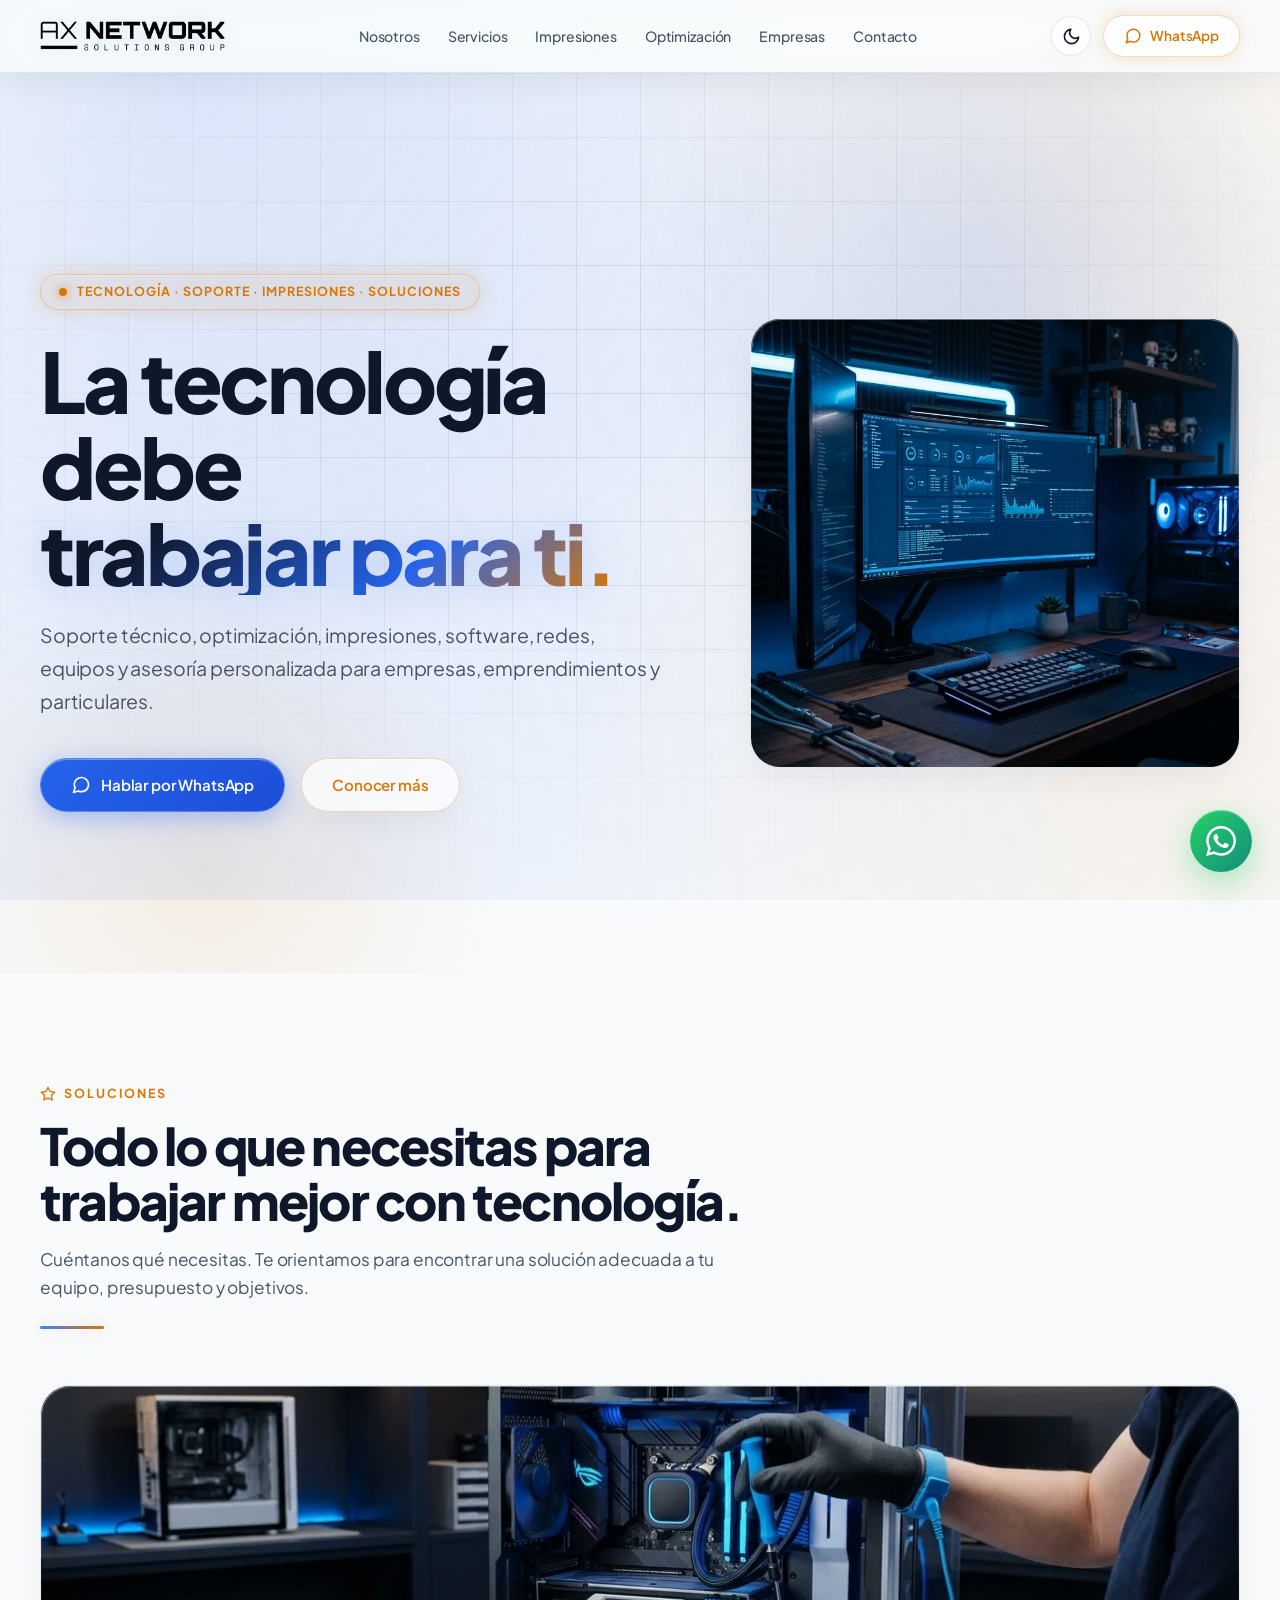
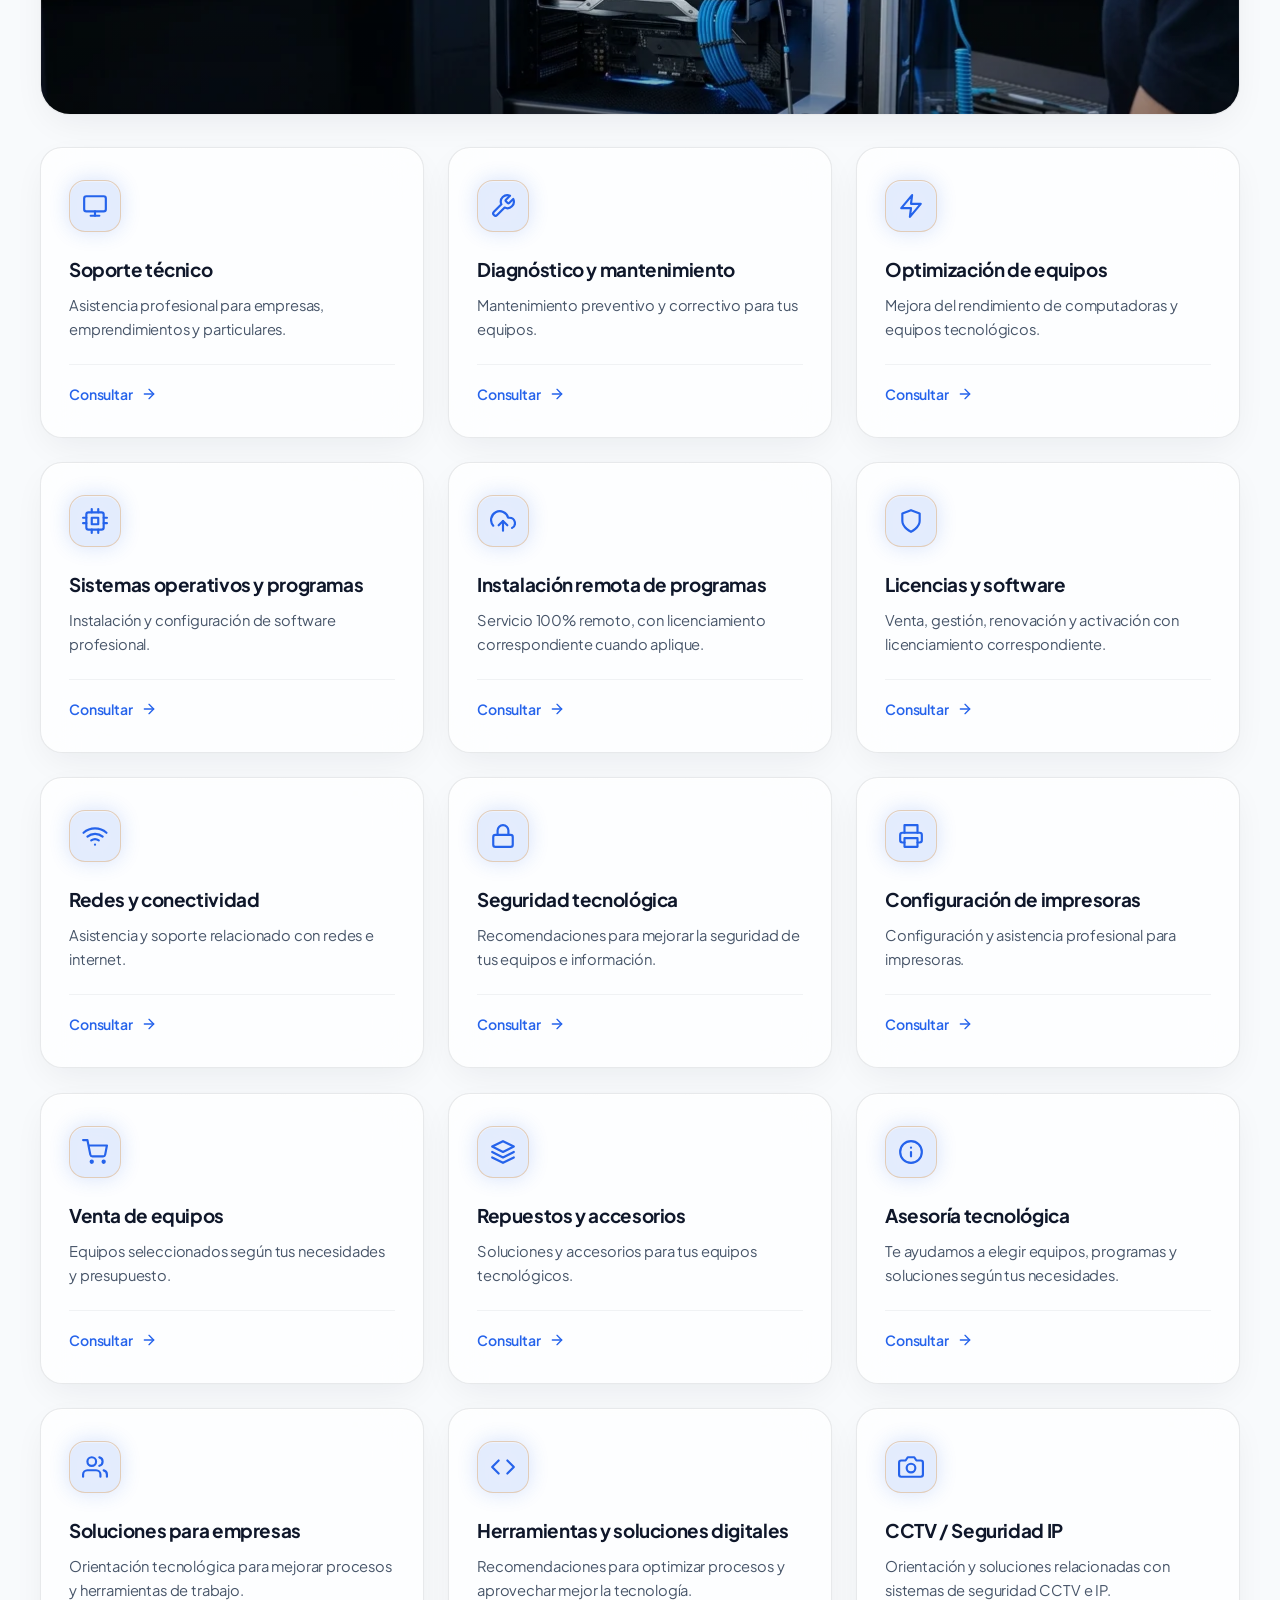
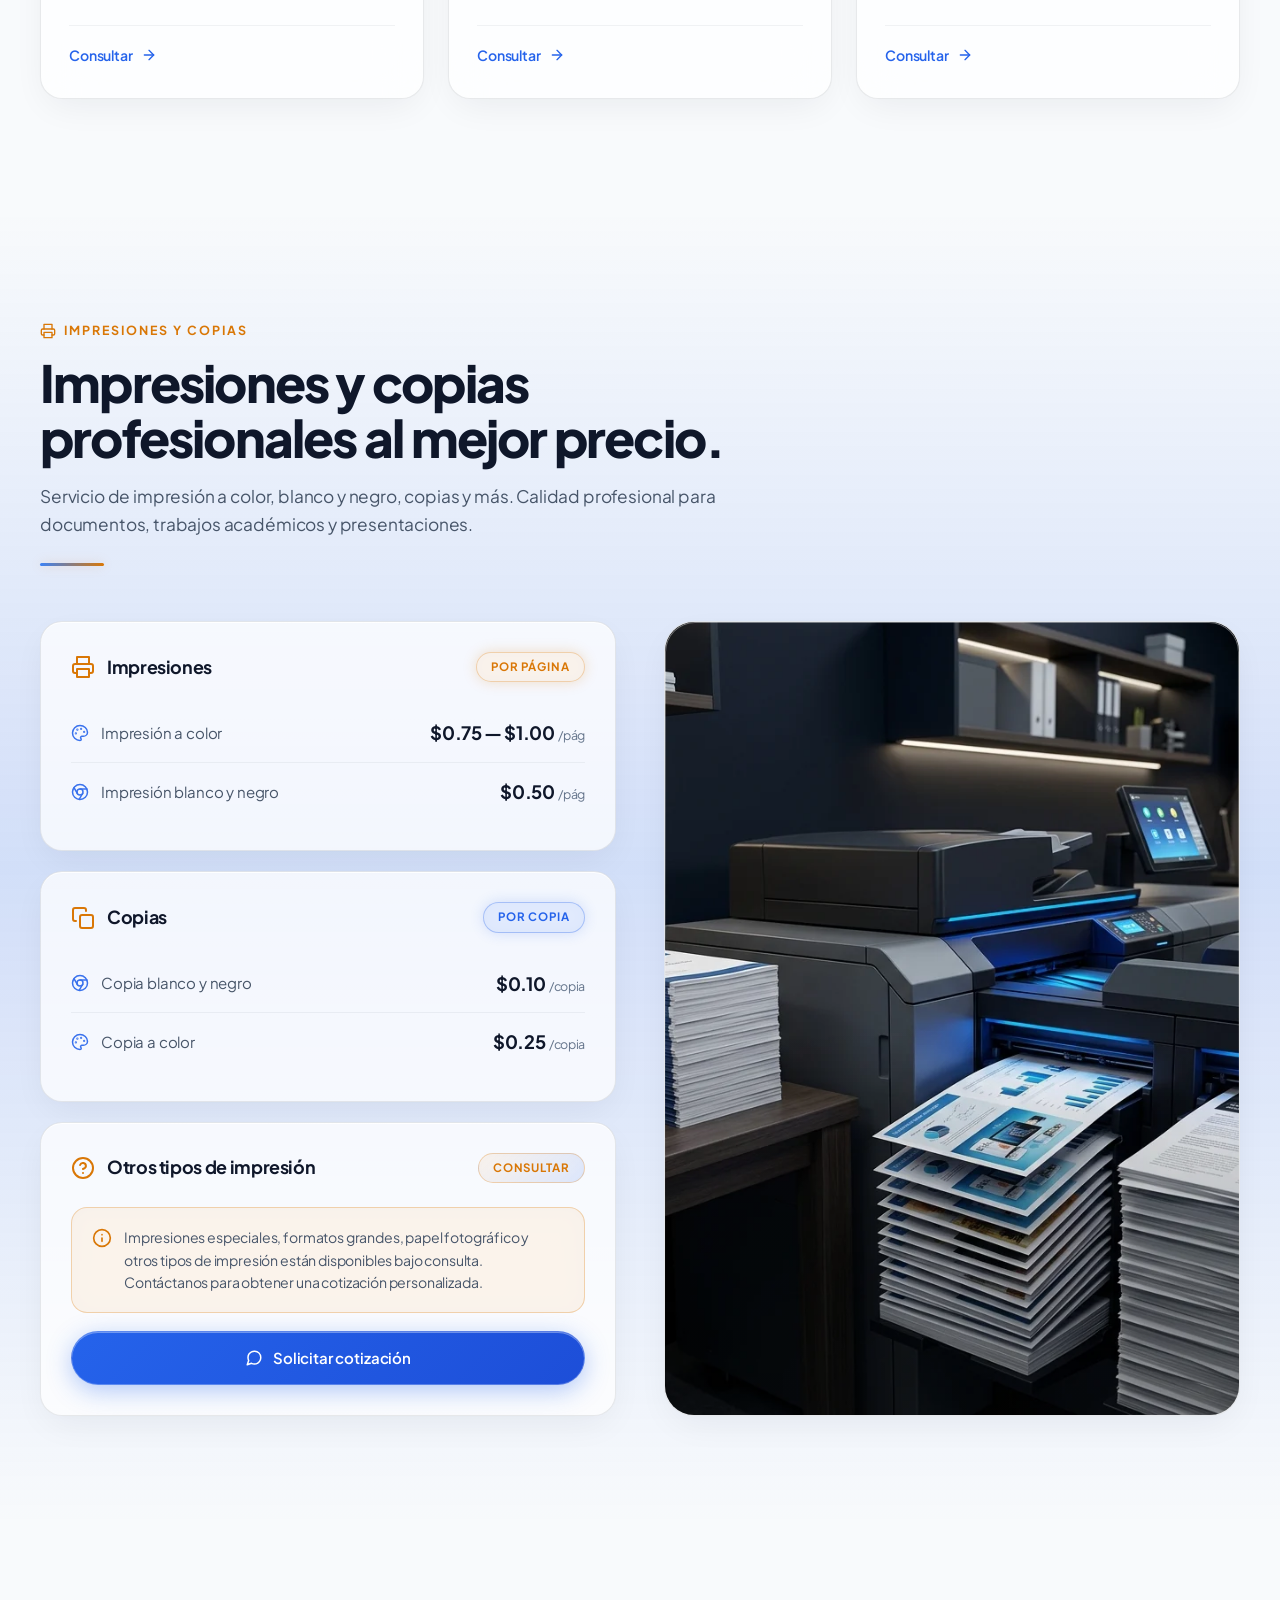
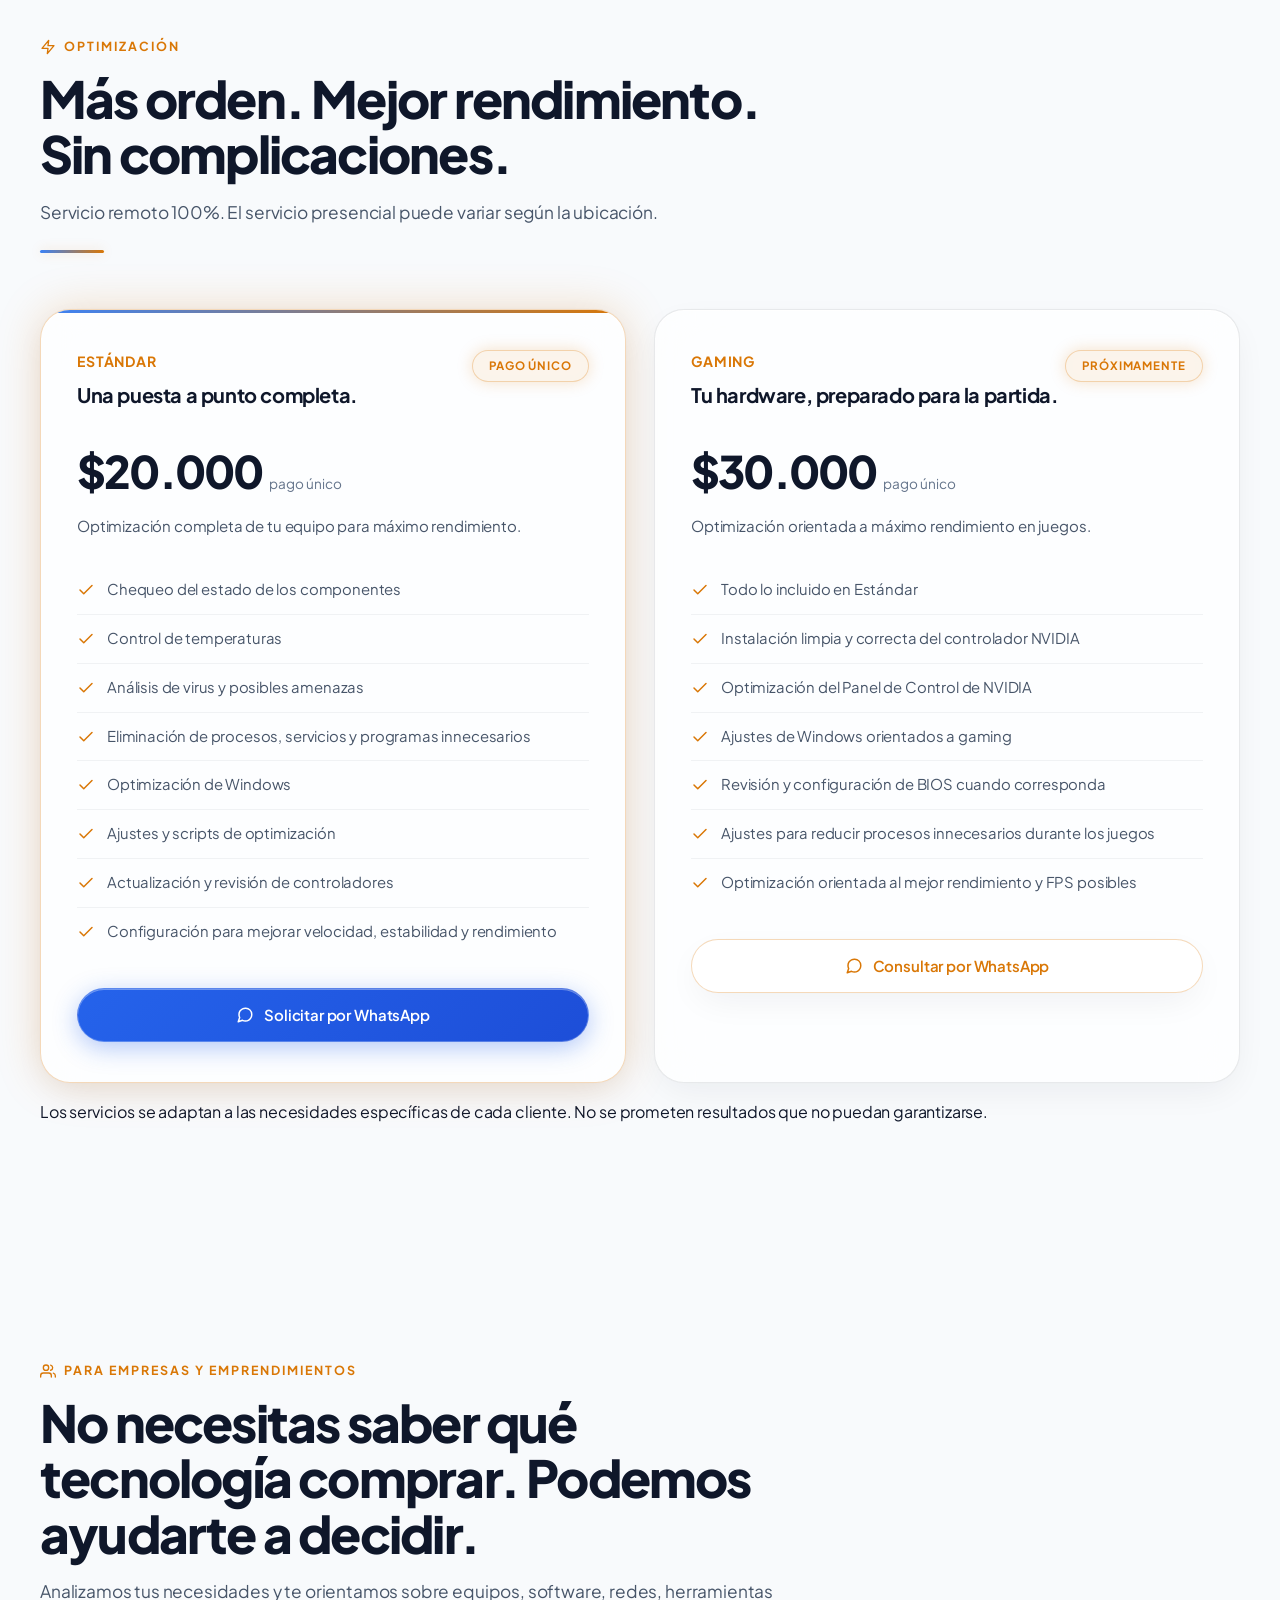
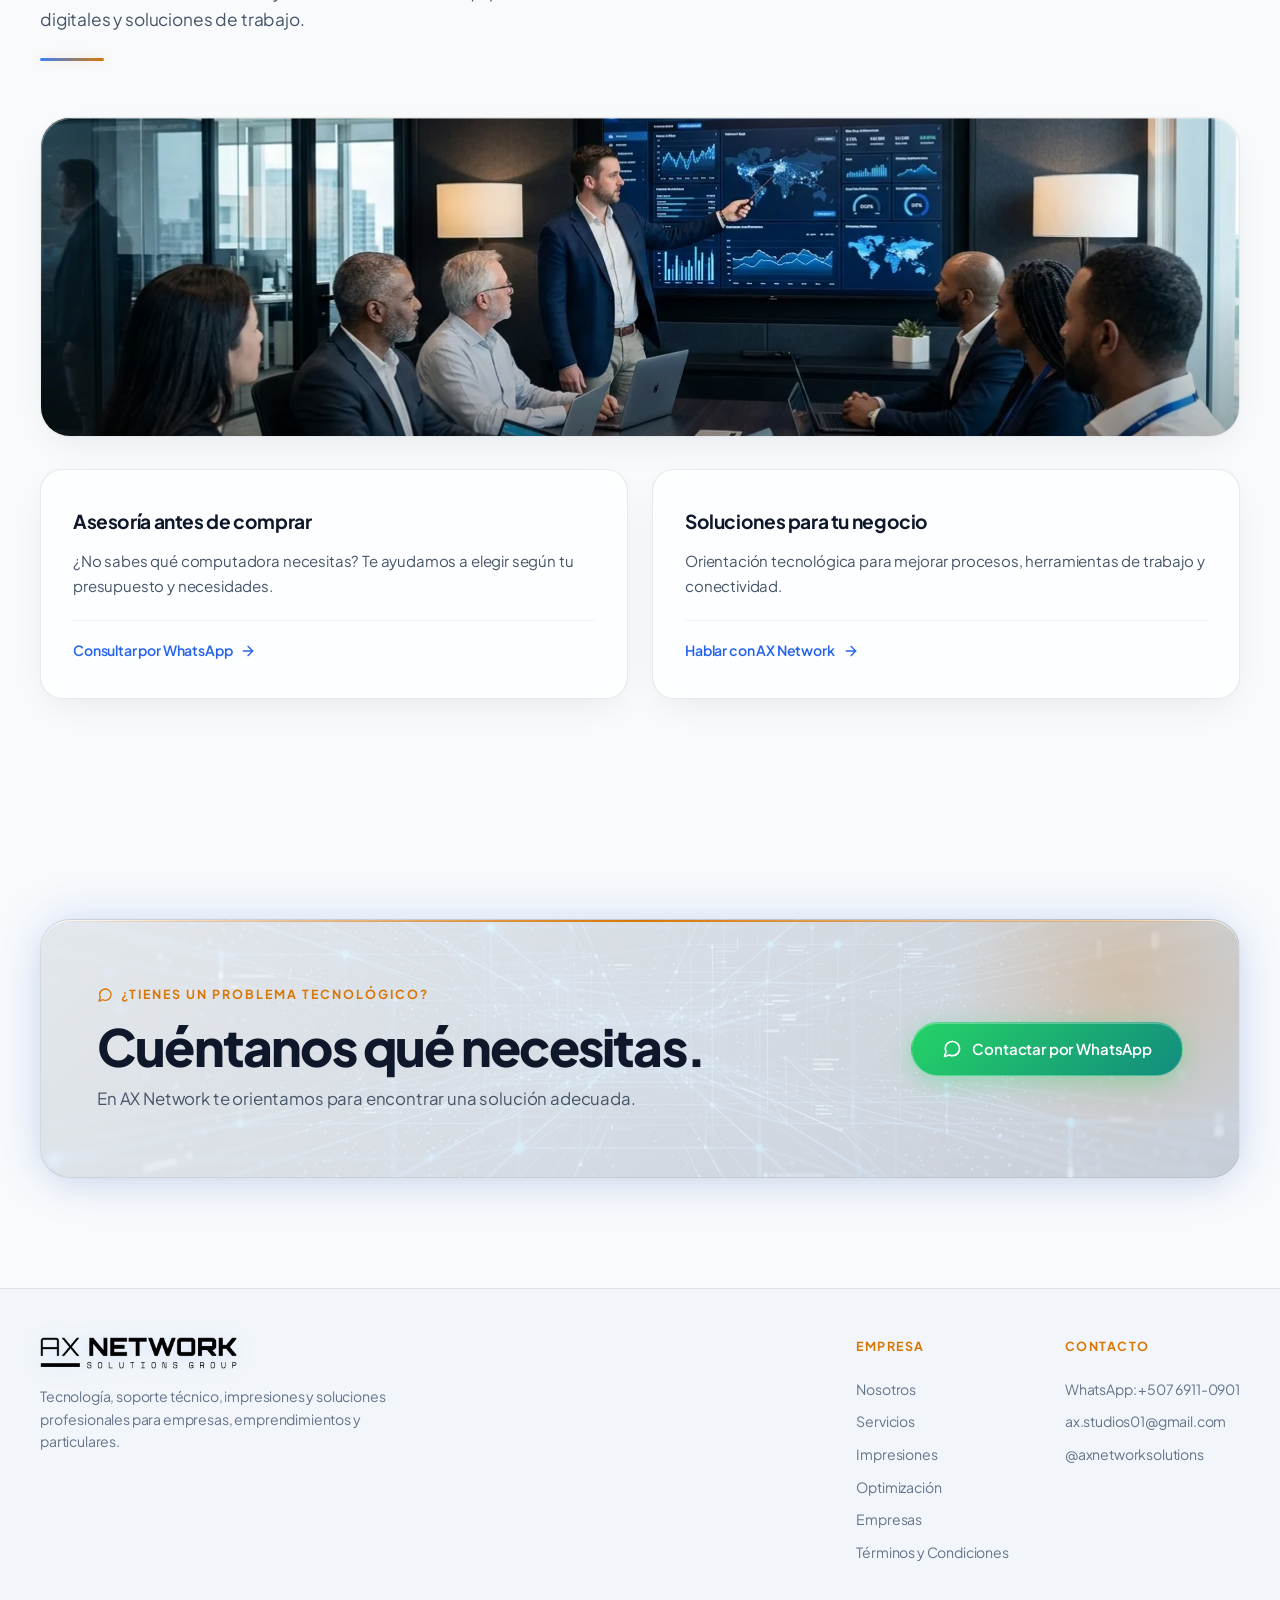
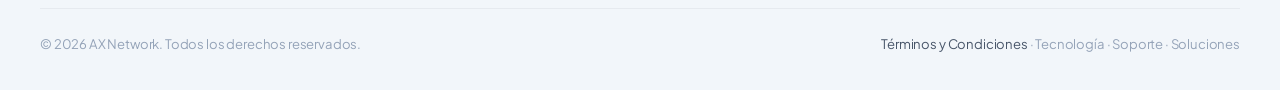
==== commit 7f992b84: "Update index.html" ====
--- a/AX-Network-Web/index.html
+++ b/AX-Network-Web/index.html
@@ -671,10 +671,10 @@
                 <path d="M6 18H4a2 2 0 0 1-2-2v-5a2 2 0 0 1 2-2h16a2 2 0 0 1 2 2v5a2 2 0 0 1-2 2h-2" />
                 <rect x="6" y="14" width="12" height="8" />
               </svg>
-              <span class="slot-tag">img/Impresiones-img.webp</span>
+              <span class="slot-tag">img</span>
               <p>Espacio reservado (800 x 600 px).</p>
             </div>
-            <img src="img/impresiones-img.webp" alt="Servicio de Impresiones AX Network"
+            <img src="img/Impresiones-img.webp" alt="Servicio de Impresiones AX Network"
               onerror="this.style.display='none'"
               onload="this.style.display='block';this.parentElement.classList.add('has-image')">
           </div>
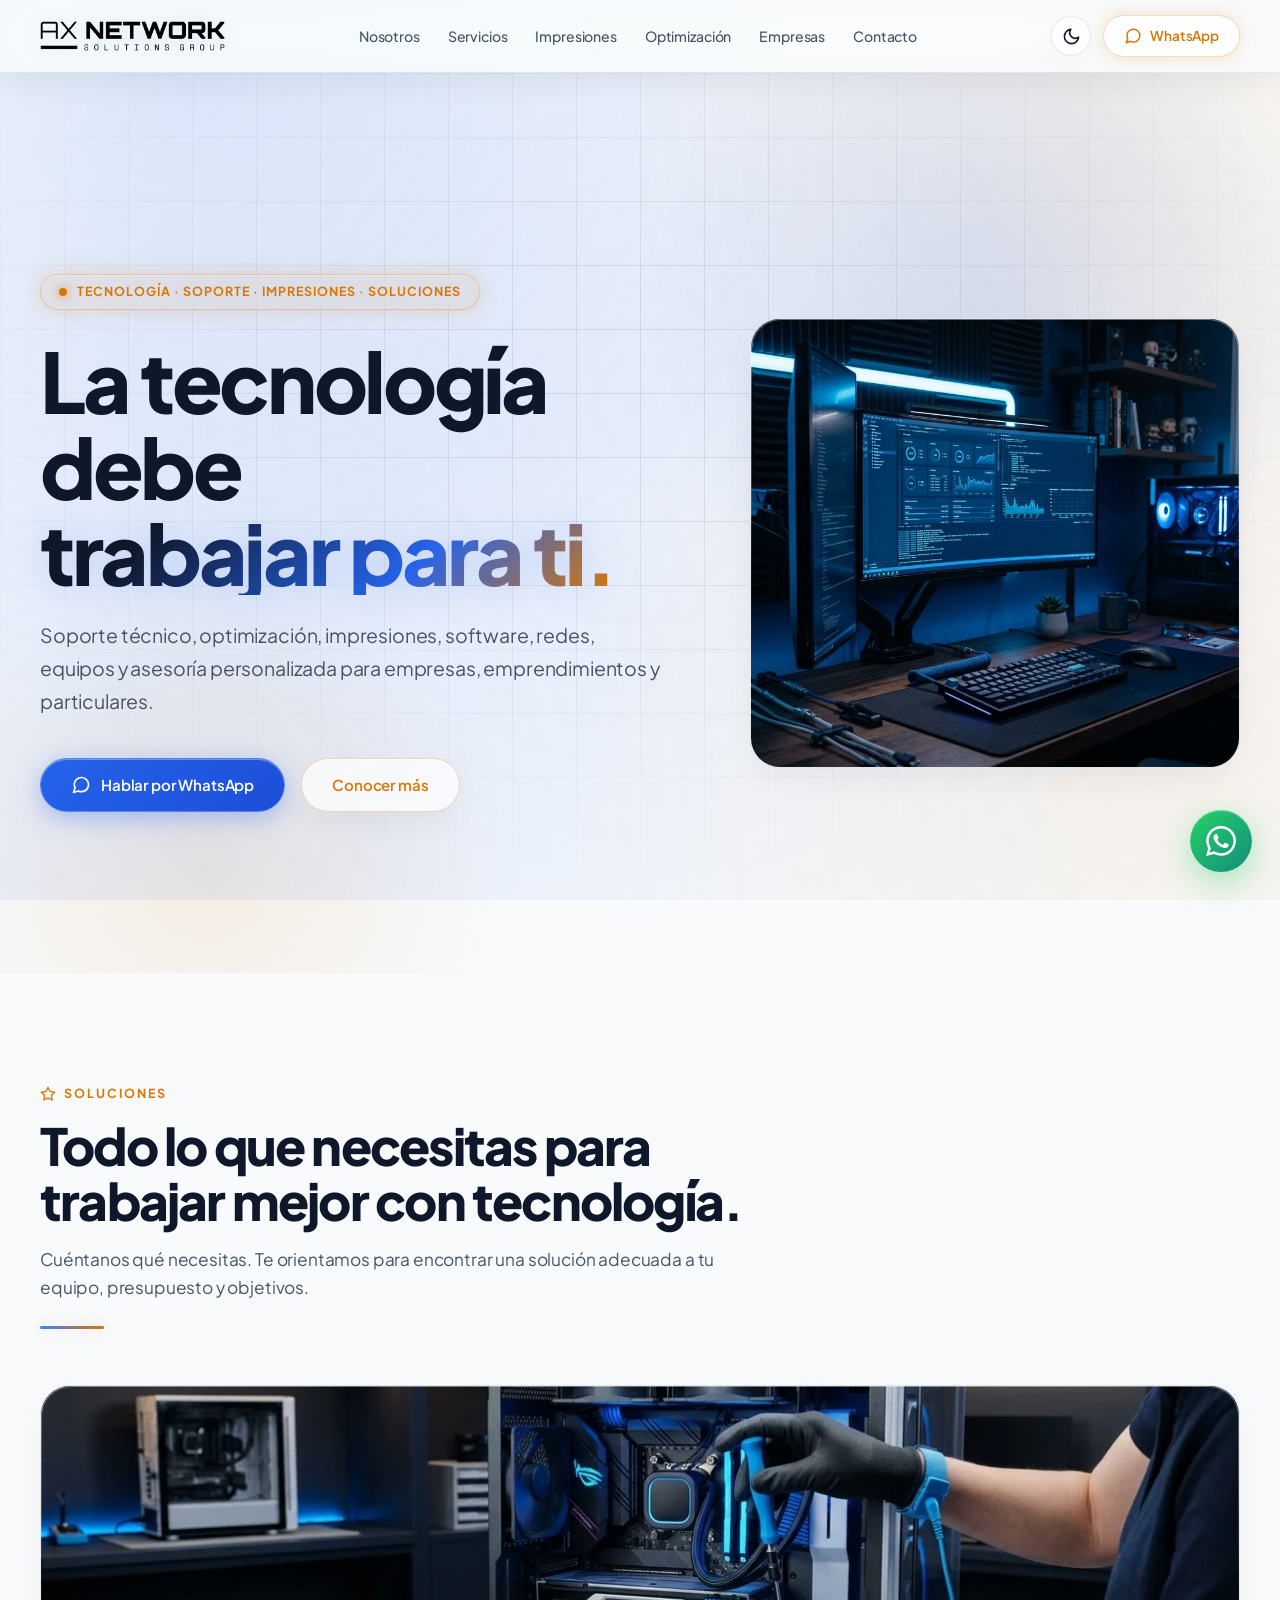
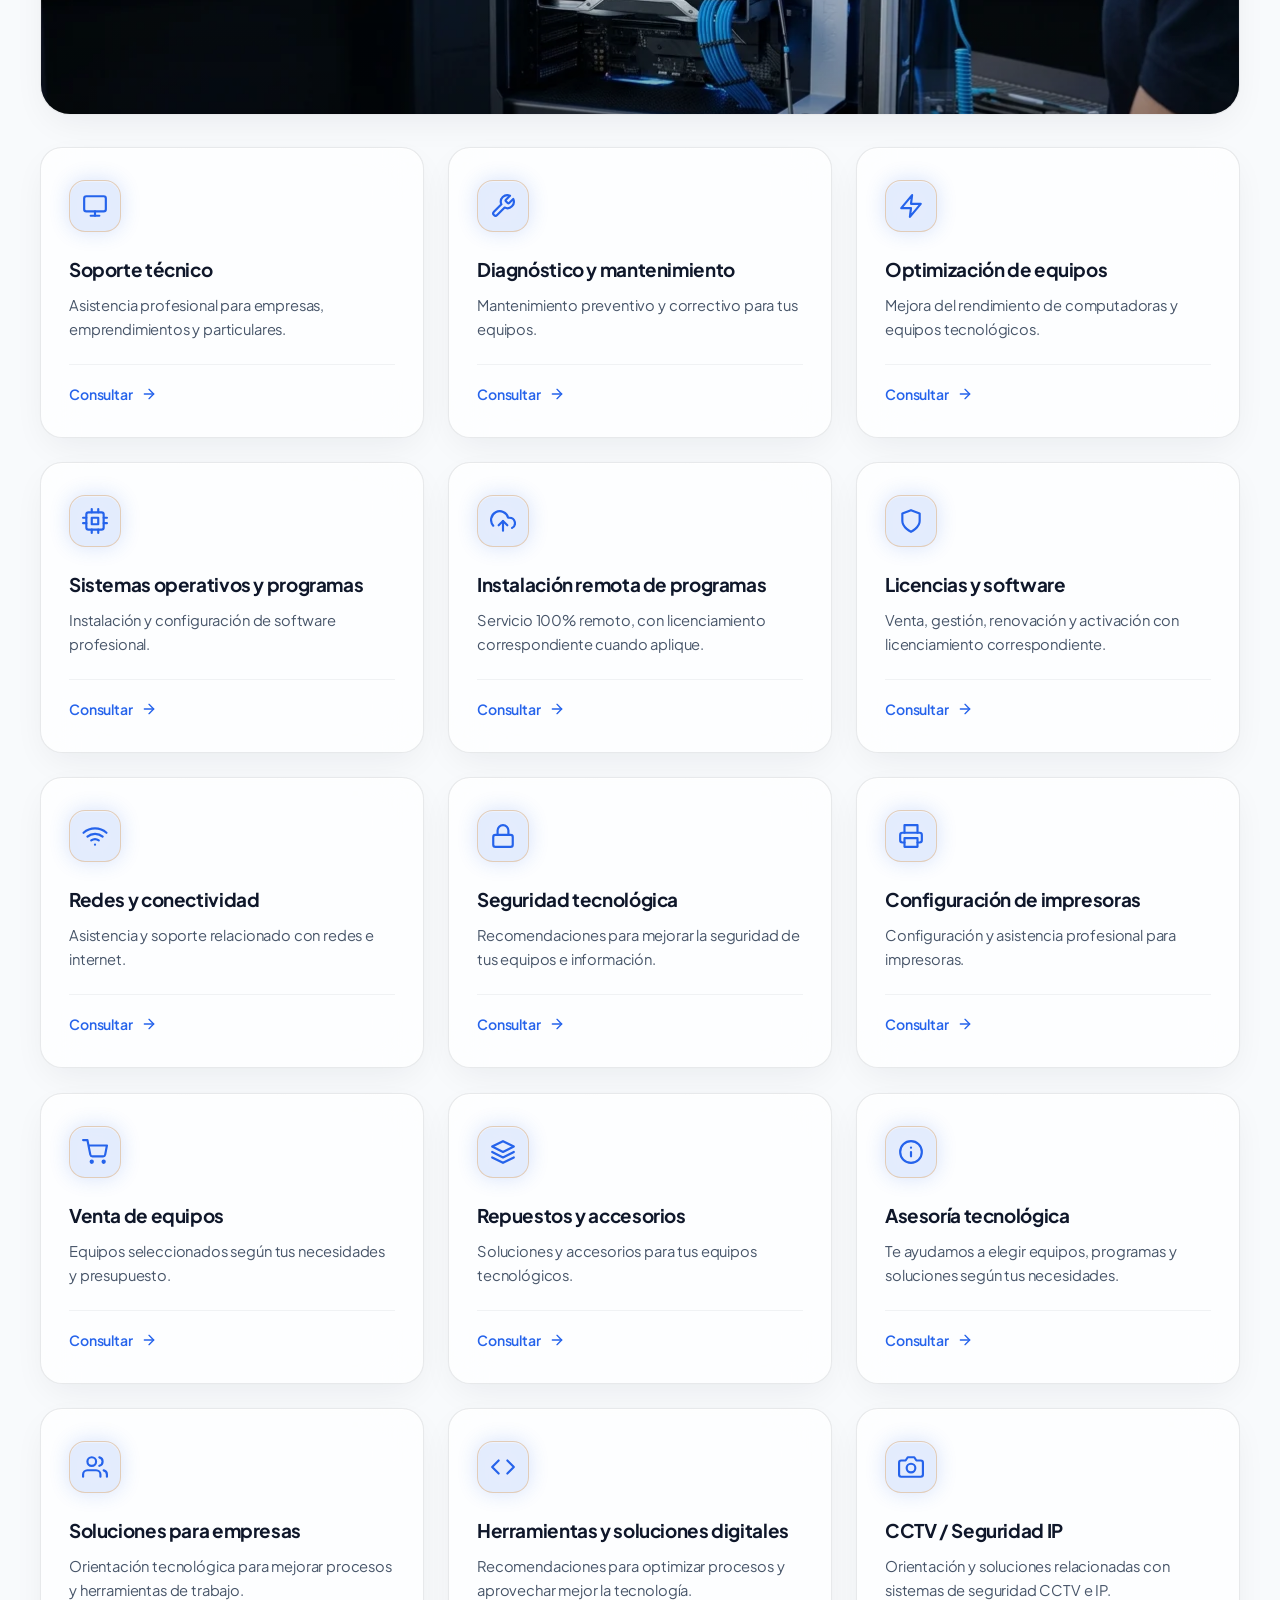
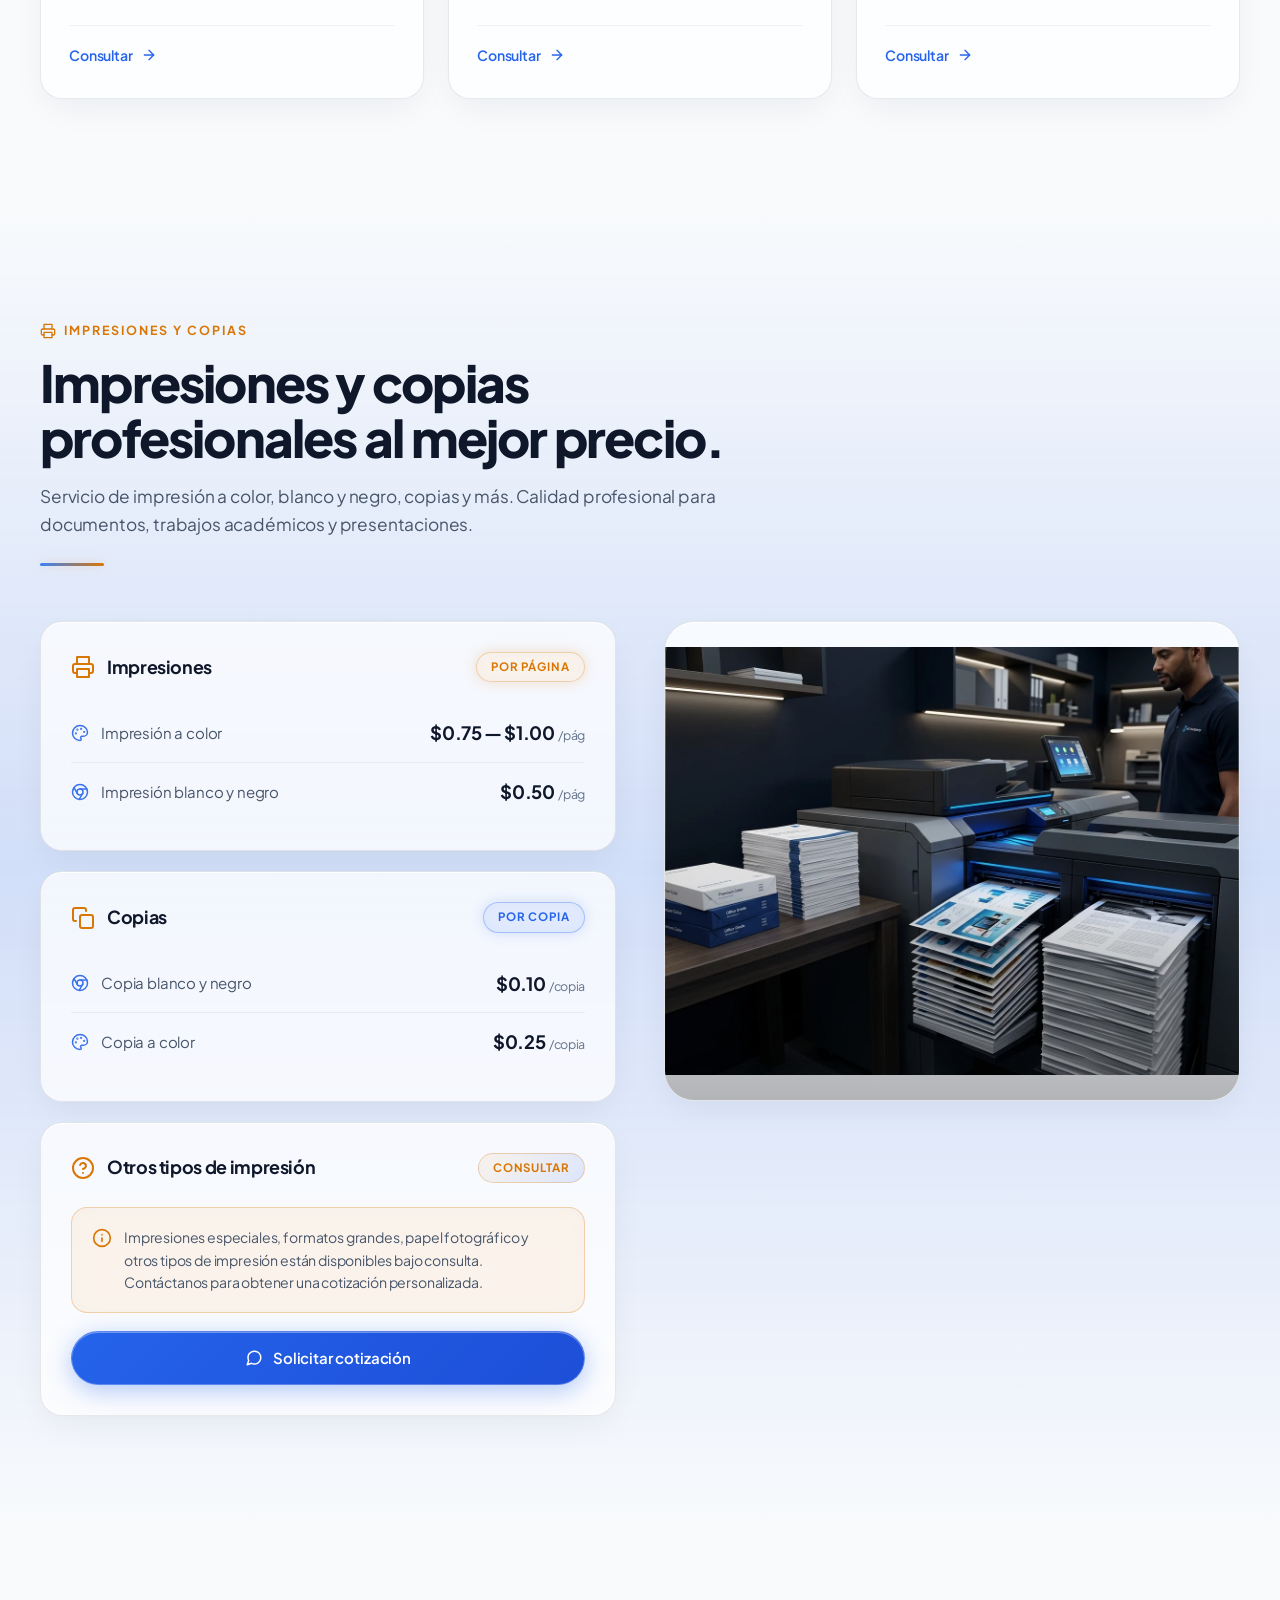
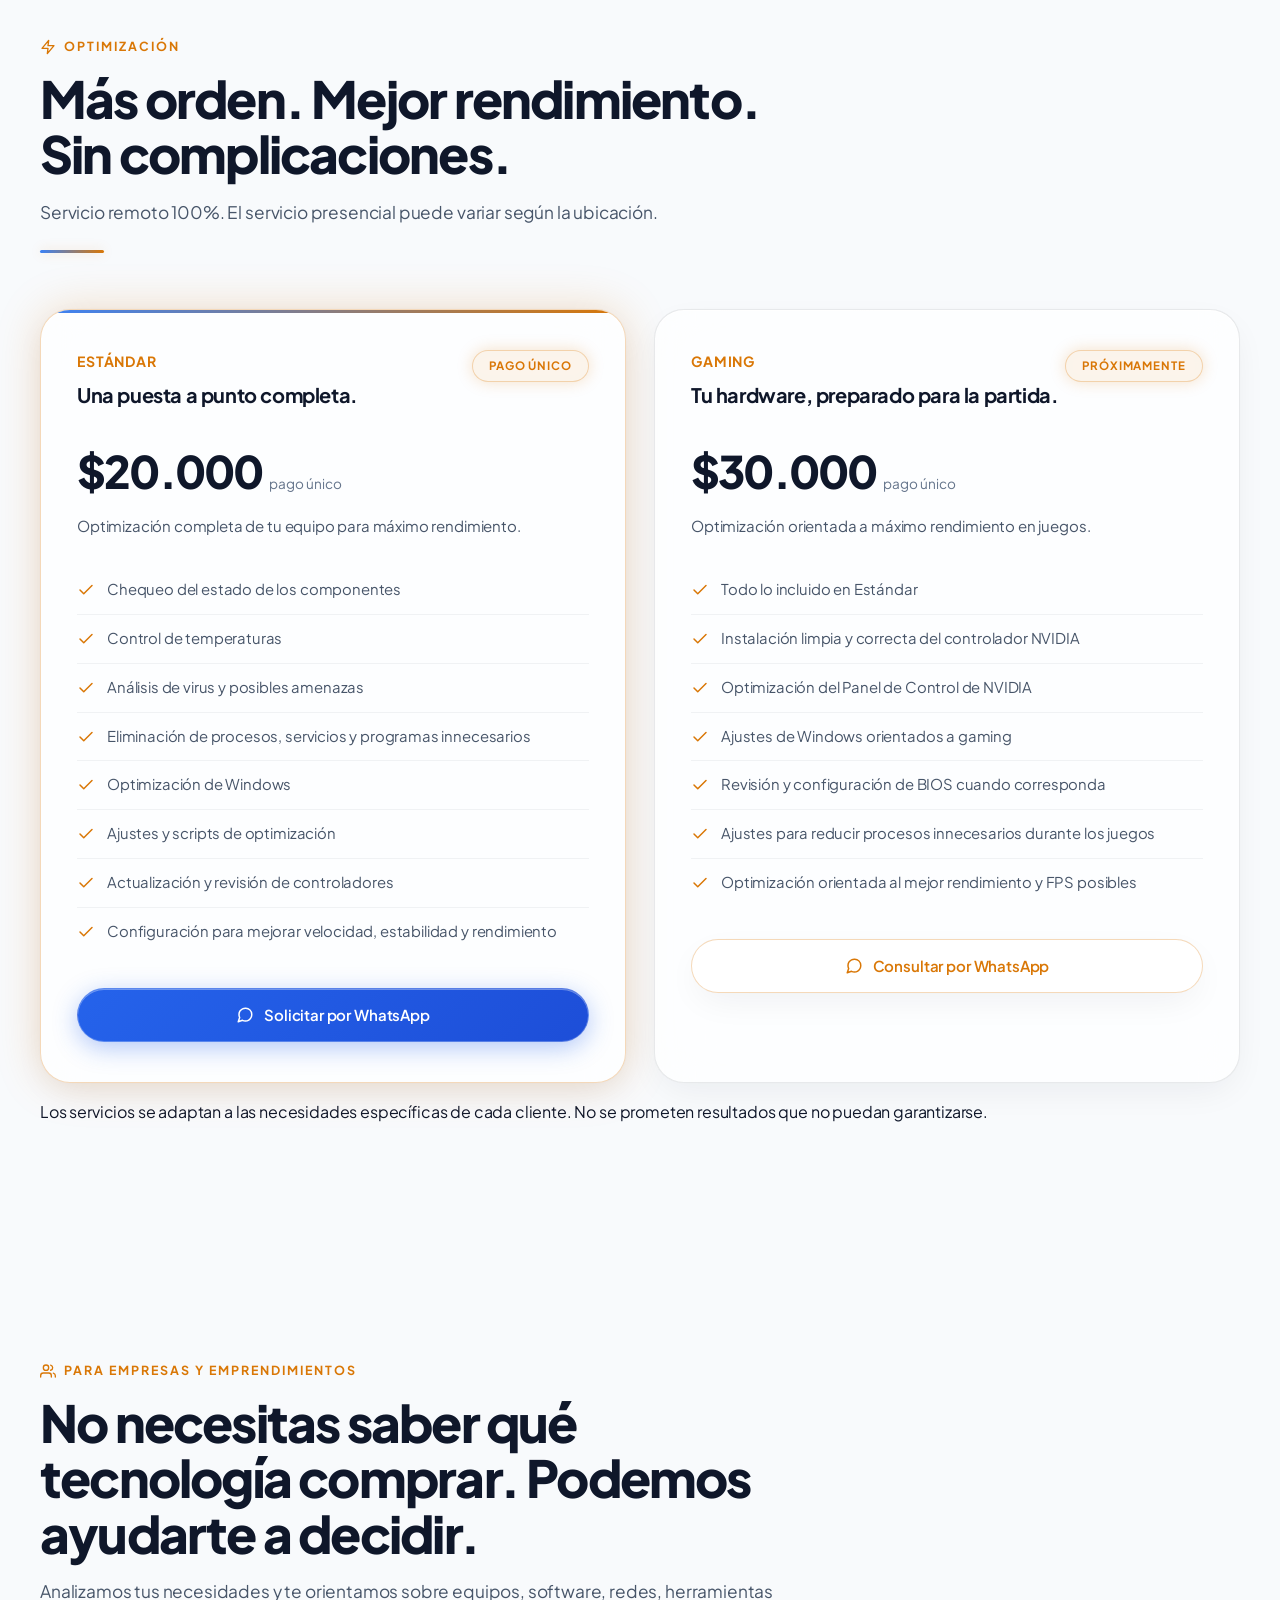
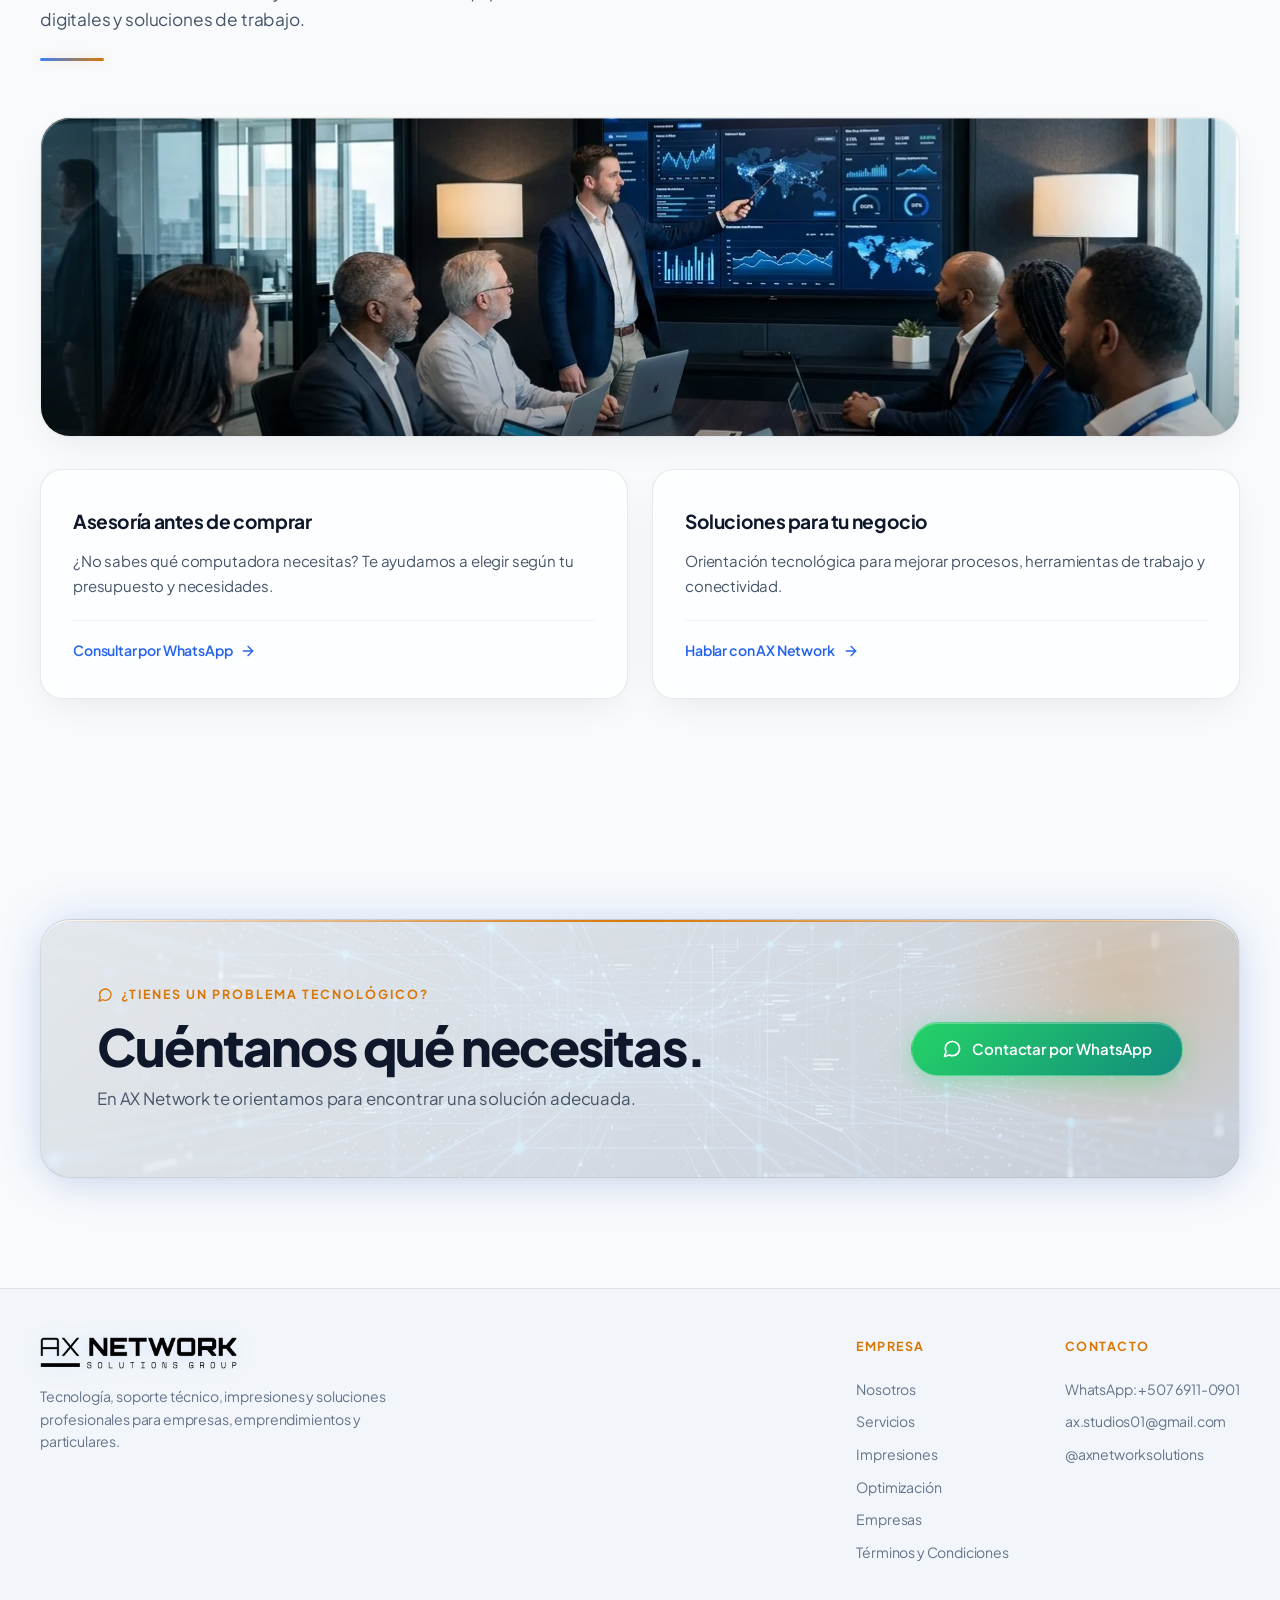
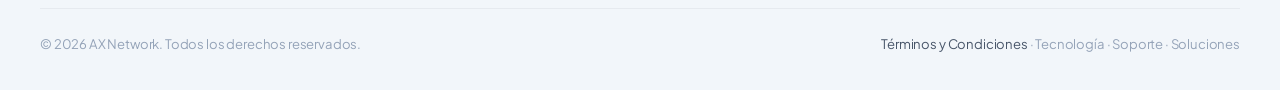
==== commit 42b3a36b: "Fix class name and update image slot tag Updated the class name and the slot tag for the image conta" ====
--- a/AX-Network-Web/index.html
+++ b/AX-Network-Web/index.html
@@ -663,7 +663,7 @@
           </div>
 
           <!-- Columna de imagen -->
-          <div class="img-slot-container impresiones-img-wrap reveal" style="min-height:480px">
+          <div class="img-slot-container Impresiones-img-wrap reveal" style="min-height:480px">
             <div class="img-slot-placeholder">
               <svg viewBox="0 0 24 24" fill="none" stroke="currentColor" stroke-width="2" stroke-linecap="round"
                 stroke-linejoin="round">
@@ -671,7 +671,7 @@
                 <path d="M6 18H4a2 2 0 0 1-2-2v-5a2 2 0 0 1 2-2h16a2 2 0 0 1 2 2v5a2 2 0 0 1-2 2h-2" />
                 <rect x="6" y="14" width="12" height="8" />
               </svg>
-              <span class="slot-tag">img</span>
+              <span class="slot-tag">img/Impresiones-img.webp</span>
               <p>Espacio reservado (800 x 600 px).</p>
             </div>
             <img src="img/Impresiones-img.webp" alt="Servicio de Impresiones AX Network"
